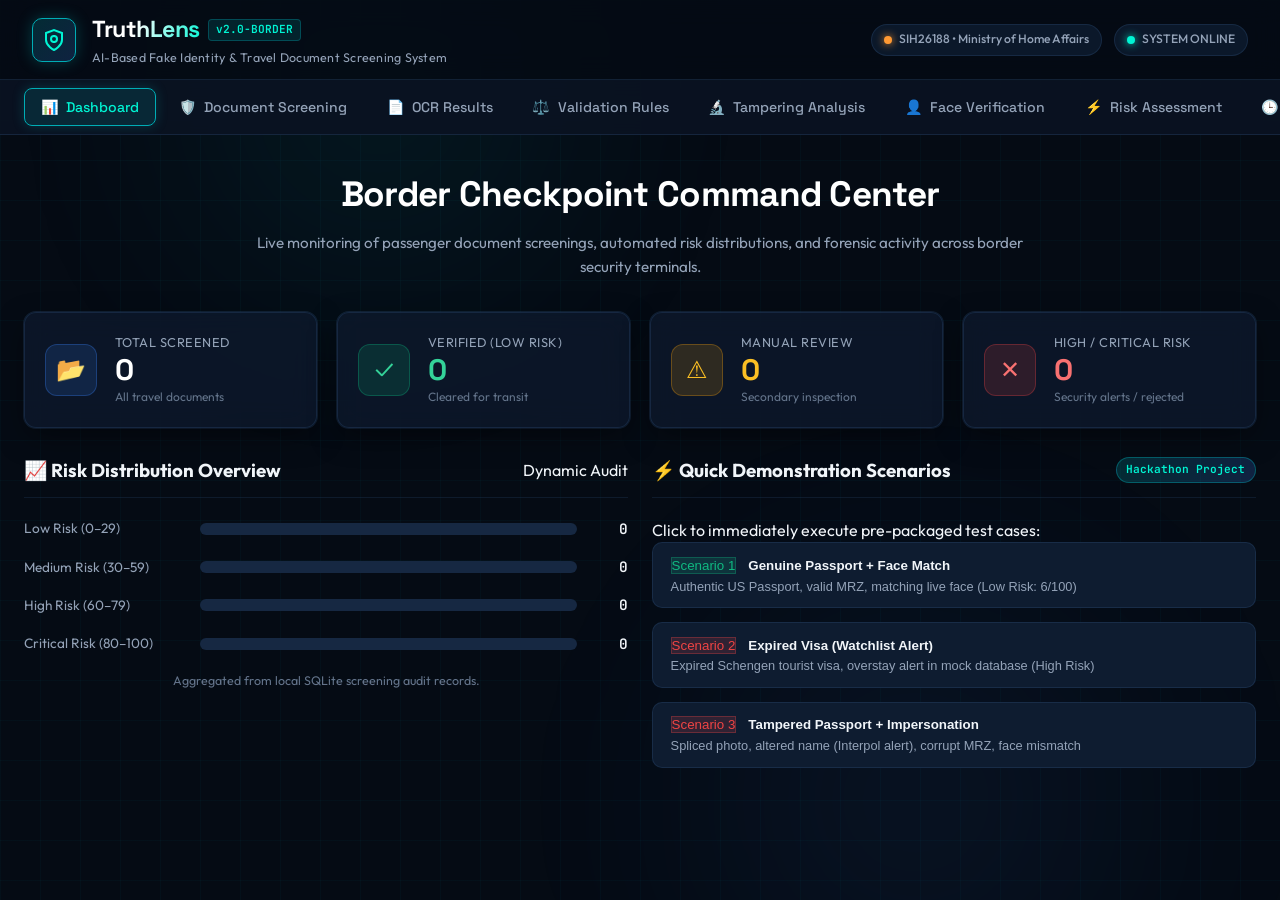
==== static/index.html @ 701fccf9 "updated by maneesha" ====
<!DOCTYPE html>
<html lang="en">

<head>
  <meta charset="UTF-8" />
  <meta name="viewport" content="width=device-width, initial-scale=1.0" />
  <title>TruthLens — AI-Based Fake Identity & Document Screening System (SIH26188)</title>
  <meta name="description"
    content="AI-Based Fake Identity & Document Screening System for Border Checkpoints (SIH26188). Autonomous screening combining OCR, ICAO 9303 MRZ, Verhoeff checksums, Error Level Analysis (ELA), and 1:1 Biometric Face Verification." />

  <!-- Modern Google Fonts -->
  <link rel="preconnect" href="https://fonts.googleapis.com">
  <link rel="preconnect" href="https://fonts.gstatic.com" crossorigin>
  <link href="https://fonts.googleapis.com/css2?family=Outfit:wght@300;400;500;600;700;800&family=Space+Grotesk:wght@400;500;600;700&family=JetBrains+Mono:wght@400;500;600&display=swap" rel="stylesheet">
  <link rel="stylesheet" href="/static/css/style.css?v=5.0" />
</head>

<body>
  <!-- Ambient Cyber Background -->
  <div class="cyber-grid"></div>
  <div class="glow-orb glow-teal"></div>
  <div class="glow-orb glow-blue"></div>

  <!-- Top Security Masthead -->
  <header class="masthead">
    <div class="header-container">
      <div class="brand-group">
        <div class="crest-icon">
          <svg viewBox="0 0 24 24" fill="none" stroke="currentColor" stroke-width="2">
            <path d="M12 22s8-4 8-10V5l-8-3-8 3v7c0 6 8 10 8 10z" />
            <circle cx="12" cy="11" r="3" stroke-width="2" />
            <path d="M12 8v-1" />
            <path d="M12 15v-1" />
          </svg>
        </div>
        <div class="brand-text">
          <div class="brand-title-row">
            <span class="brand-name">TruthLens</span>
            <span class="version-tag">v2.0-BORDER</span>
          </div>
          <p class="brand-subtitle">AI-Based Fake Identity &amp; Travel Document Screening System</p>
        </div>
      </div>

      <div class="badge-cluster">
        <div class="gov-pill">
          <span class="flag-dot"></span>
          <span>SIH26188 • Ministry of Home Affairs</span>
        </div>
        <div class="cyber-pill">
          <span class="pulse-dot"></span>
          <span id="system-status-text">SYSTEM ONLINE</span>
        </div>
      </div>
    </div>
  </header>

  <!-- Navigation Tab Bar (10 Dedicated Sections) -->
  <nav class="nav-bar">
    <div class="nav-container">
      <button type="button" class="nav-tab active" data-tab="tab-dashboard">
        <span class="nav-icon">📊</span> Dashboard
      </button>
      <button type="button" class="nav-tab" data-tab="tab-screening">
        <span class="nav-icon">🛡️</span> Document Screening
      </button>
      <button type="button" class="nav-tab" data-tab="tab-ocr">
        <span class="nav-icon">📄</span> OCR Results
      </button>
      <button type="button" class="nav-tab" data-tab="tab-validation">
        <span class="nav-icon">⚖️</span> Validation Rules
      </button>
      <button type="button" class="nav-tab" data-tab="tab-tampering">
        <span class="nav-icon">🔬</span> Tampering Analysis
      </button>
      <button type="button" class="nav-tab" data-tab="tab-face">
        <span class="nav-icon">👤</span> Face Verification
      </button>
      <button type="button" class="nav-tab" data-tab="tab-risk">
        <span class="nav-icon">⚡</span> Risk Assessment
      </button>
      <button type="button" class="nav-tab" data-tab="tab-history">
        <span class="nav-icon">🕒</span> Screening History
      </button>
      <button type="button" class="nav-tab" data-tab="tab-mockdb">
        <span class="nav-icon">🗄️</span> Mock Database
      </button>
      <button type="button" class="nav-tab" data-tab="tab-system">
        <span class="nav-icon">ℹ️</span> System Info
      </button>
    </div>
  </nav>

  <!-- Main Container -->
  <main class="main-wrapper">

    <!-- ================================================================= -->
    <!-- TAB 1: DASHBOARD OVERVIEW                                         -->
    <!-- ================================================================= -->
    <section id="tab-dashboard" class="tab-pane active">
      <div class="section-intro">
        <h1 class="page-title">Border Checkpoint Command Center</h1>
        <p class="page-desc">
          Live monitoring of passenger document screenings, automated risk distributions, and forensic activity across
          border security terminals.
        </p>
      </div>

      <!-- KPI Stat Cards -->
      <div class="kpi-grid">
        <div class="kpi-card">
          <div class="kpi-icon icon-blue">📂</div>
          <div class="kpi-details">
            <span class="kpi-label">Total Screened</span>
            <span class="kpi-value" id="kpi-total">0</span>
            <span class="kpi-meta">All travel documents</span>
          </div>
        </div>
        <div class="kpi-card">
          <div class="kpi-icon icon-green">✓</div>
          <div class="kpi-details">
            <span class="kpi-label">Verified (Low Risk)</span>
            <span class="kpi-value kpi-verified" id="kpi-verified">0</span>
            <span class="kpi-meta">Cleared for transit</span>
          </div>
        </div>
        <div class="kpi-card">
          <div class="kpi-icon icon-yellow">⚠</div>
          <div class="kpi-details">
            <span class="kpi-label">Manual Review</span>
            <span class="kpi-value kpi-review" id="kpi-review">0</span>
            <span class="kpi-meta">Secondary inspection</span>
          </div>
        </div>
        <div class="kpi-card">
          <div class="kpi-icon icon-red">✕</div>
          <div class="kpi-details">
            <span class="kpi-label">High / Critical Risk</span>
            <span class="kpi-value kpi-highrisk" id="kpi-highrisk">0</span>
            <span class="kpi-meta">Security alerts / rejected</span>
          </div>
        </div>
      </div>

      <!-- Risk Distribution & Quick Action -->
      <div class="dashboard-split">
        <div class="cyber-card">
          <div class="card-header">
            <h3>📈 Risk Distribution Overview</h3>
            <span class="badge-tech">Dynamic Audit</span>
          </div>
          <div class="card-body">
            <div class="risk-dist-bars">
              <div class="dist-row">
                <span class="dist-label">Low Risk (0–29)</span>
                <div class="dist-bar-track">
                  <div class="dist-bar-fill bar-green" id="dist-bar-low" style="width: 0%"></div>
                </div>
                <span class="dist-count" id="dist-count-low">0</span>
              </div>
              <div class="dist-row">
                <span class="dist-label">Medium Risk (30–59)</span>
                <div class="dist-bar-track">
                  <div class="dist-bar-fill bar-yellow" id="dist-bar-med" style="width: 0%"></div>
                </div>
                <span class="dist-count" id="dist-count-med">0</span>
              </div>
              <div class="dist-row">
                <span class="dist-label">High Risk (60–79)</span>
                <div class="dist-bar-track">
                  <div class="dist-bar-fill bar-orange" id="dist-bar-high" style="width: 0%"></div>
                </div>
                <span class="dist-count" id="dist-count-high">0</span>
              </div>
              <div class="dist-row">
                <span class="dist-label">Critical Risk (80–100)</span>
                <div class="dist-bar-track">
                  <div class="dist-bar-fill bar-red" id="dist-bar-critical" style="width: 0%"></div>
                </div>
                <span class="dist-count" id="dist-count-critical">0</span>
              </div>
            </div>
            <p class="chart-caption">Aggregated from local SQLite screening audit records.</p>
          </div>
        </div>

        <div class="cyber-card">
          <div class="card-header">
            <h3>⚡ Quick Demonstration Scenarios</h3>
            <span class="badge-judges">Hackathon Project</span>
          </div>
          <div class="card-body">
            <p class="card-desc">Click to immediately execute pre-packaged test cases:</p>
            <div class="demo-quick-buttons">
              <button type="button" class="quick-demo-btn btn-scenario-1" id="btn-quick-scenario-1">
                <div class="btn-top">
                  <span class="badge-green">Scenario 1</span>
                  <strong>Genuine Passport + Face Match</strong>
                </div>
                <small>Authentic US Passport, valid MRZ, matching live face (Low Risk: 6/100)</small>
              </button>

              <button type="button" class="quick-demo-btn btn-scenario-2" id="btn-quick-scenario-2">
                <div class="btn-top">
                  <span class="badge-red">Scenario 2</span>
                  <strong>Expired Visa (Watchlist Alert)</strong>
                </div>
                <small>Expired Schengen tourist visa, overstay alert in mock database (High Risk)</small>
              </button>

              <button type="button" class="quick-demo-btn btn-scenario-3" id="btn-quick-scenario-3">
                <div class="btn-top">
                  <span class="badge-red">Scenario 3</span>
                  <strong>Tampered Passport + Impersonation</strong>
                </div>
                <small>Spliced photo, altered name (Interpol alert), corrupt MRZ, face mismatch</small>
              </button>
            </div>
          </div>
        </div>
      </div>
    </section>

    <!-- ================================================================= -->
    <!-- TAB 2: DOCUMENT SCREENING & INTAKE                                -->
    <!-- ================================================================= -->
    <section id="tab-screening" class="tab-pane">
      <div class="section-intro">
        <h1 class="page-title">Document &amp; Identity Intake</h1>
        <p class="page-desc">
          Upload any travel document (Passport, Visa, National ID, Driving License, Permit) and optional passenger live
          photo or webcam snapshot to initiate screening.
        </p>
      </div>

      <!-- Interactive 7-Step Pipeline Tracker -->
      <div class="pipeline-tracker">
        <div class="pipeline-step active" data-step="1">
          <span class="step-num">1</span>
          <span class="step-title">Upload</span>
        </div>
        <div class="pipeline-arrow">→</div>
        <div class="pipeline-step" data-step="2">
          <span class="step-num">2</span>
          <span class="step-title">OCR &amp; MRZ</span>
        </div>
        <div class="pipeline-arrow">→</div>
        <div class="pipeline-step" data-step="3">
          <span class="step-num">3</span>
          <span class="step-title">Validation</span>
        </div>
        <div class="pipeline-arrow">→</div>
        <div class="pipeline-step" data-step="4">
          <span class="step-num">4</span>
          <span class="step-title">Tampering</span>
        </div>
        <div class="pipeline-arrow">→</div>
        <div class="pipeline-step" data-step="5">
          <span class="step-num">5</span>
          <span class="step-title">Face Match</span>
        </div>
        <div class="pipeline-arrow">→</div>
        <div class="pipeline-step" data-step="6">
          <span class="step-num">6</span>
          <span class="step-title">Risk Engine</span>
        </div>
        <div class="pipeline-arrow">→</div>
        <div class="pipeline-step" data-step="7">
          <span class="step-num">7</span>
          <span class="step-title">Final Verdict</span>
        </div>
      </div>

      <!-- Screening Controls & Intake Grid -->
      <div class="intake-grid">
        <!-- Document Upload Column -->
        <div class="intake-card">
          <div class="card-header">
            <h3>1. Identity / Travel Document</h3>
            <span class="badge-tech">Mandatory</span>
          </div>
          <div class="card-body">
            <div class="form-group">
              <label for="doc-type-select" class="form-label">Document Type Specification:</label>
              <select id="doc-type-select" class="form-select">
                <option value="AUTO">Auto-Detect (Passport / Visa / ID / DL)</option>
                <option value="PASSPORT">Passport (ICAO Doc 9303)</option>
                <option value="VISA">Entry / Transit Visa</option>
                <option value="AADHAAR">UIDAI Aadhaar Card</option>
                <option value="PAN">Income Tax PAN Card</option>
                <option value="DRIVING_LICENSE">Driving License</option>
                <option value="PERMIT">Travel / Residence Permit</option>
              </select>
            </div>

            <!-- Optional Identity Confirmation Inputs -->
            <div class="manual-id-grid" style="display: grid; grid-template-columns: 1fr 1fr; gap: 10px; margin-bottom: 14px;">
              <div class="form-group" style="margin-bottom: 0;">
                <label for="doc-number-input" class="form-label" style="font-size: 0.8rem; color: #94a3b8;">
                  Document / PAN No: <span style="font-weight: normal; color: #64748b;">(Optional)</span>
                </label>
                <input type="text" id="doc-number-input" class="form-select" placeholder="Auto-detect or enter" style="font-size: 0.82rem; text-transform: uppercase;" />
              </div>
              <div class="form-group" style="margin-bottom: 0;">
                <label for="person-name-input" class="form-label" style="font-size: 0.8rem; color: #94a3b8;">
                  Passenger Name: <span style="font-weight: normal; color: #64748b;">(Optional)</span>
                </label>
                <input type="text" id="person-name-input" class="form-select" placeholder="Auto-detect or enter" style="font-size: 0.82rem;" />
              </div>
            </div>

            <!-- Drag & Drop Dropzone -->
            <div class="dropzone" id="doc-dropzone">
              <input type="file" id="doc-file-input" accept="image/jpeg,image/png,image/jpg"
                class="file-input-hidden" />
              <div class="dropzone-content" id="doc-dropzone-content">
                <div class="drop-icon">📤</div>
                <h4 class="drop-title">Drop travel document image here</h4>
                <p class="drop-sub">or click to browse files (JPEG, PNG • Max 10MB)</p>
              </div>
              <div class="preview-box hidden" id="doc-preview-box">
                <img id="doc-preview-img" src="" alt="Document Preview" />
                <button type="button" class="btn-clear-img" id="btn-clear-doc" title="Remove image">✕</button>
              </div>
            </div>
          </div>
        </div>

        <!-- Live Passenger Photo / Webcam Column -->
        <div class="intake-card">
          <div class="card-header">
            <h3>2. Live Passenger Photo (Module 4)</h3>
            <span class="badge-tech">Biometric 1:1</span>
          </div>
          <div class="card-body">
            <div class="live-input-toggle">
              <button type="button" class="toggle-btn active" id="btn-mode-upload">Upload File</button>
              <button type="button" class="toggle-btn" id="btn-mode-webcam">Live Webcam</button>
            </div>

            <!-- File Upload for Live Face -->
            <div class="dropzone" id="live-dropzone">
              <input type="file" id="live-file-input" accept="image/jpeg,image/png,image/jpg"
                class="file-input-hidden" />
              <div class="dropzone-content" id="live-dropzone-content">
                <div class="drop-icon">👤</div>
                <h4 class="drop-title">Drop live passenger photo</h4>
                <p class="drop-sub">Frontal facial portrait for 1:1 biometric comparison</p>
              </div>
              <div class="preview-box hidden" id="live-preview-box">
                <img id="live-preview-img" src="" alt="Live Face Preview" />
                <button type="button" class="btn-clear-img" id="btn-clear-live" title="Remove image">✕</button>
              </div>
            </div>

            <!-- Webcam Viewfinder (Initially Hidden) -->
            <div class="webcam-box hidden" id="webcam-container">
              <video id="webcam-video" autoplay playsinline></video>
              <div class="webcam-controls">
                <button type="button" class="cyber-btn btn-secondary" id="btn-webcam-snap">📸 Capture Snapshot</button>
                <button type="button" class="cyber-btn btn-outline" id="btn-webcam-cancel">Cancel</button>
              </div>
            </div>
          </div>
        </div>
      </div>

      <!-- Action Button & Screening Progress -->
      <div class="action-bar">
        <button type="button" class="cyber-btn btn-primary" id="btn-start-screening">
          <span class="btn-icon">⚡</span>
          <span>Initiate Full AI Screening Pipeline</span>
        </button>
        <button type="button" class="cyber-btn btn-outline" id="btn-reset-form">
          <span>Reset Form</span>
        </button>
      </div>

      <!-- In-Progress Spinner Banner -->
      <div class="processing-banner hidden" id="processing-banner">
        <div class="scanner-laser"></div>
        <div class="processing-content">
          <div class="cyber-spinner"></div>
          <div class="processing-text">
            <h4 id="processing-status-title">Executing Deep Document Analysis...</h4>
            <p id="processing-status-sub">Running OCR extraction, MRZ decoding, ELA image forensics, and biometric face
              match...</p>
          </div>
        </div>
      </div>

      <!-- ============================================================= -->
      <!-- UNIFIED MASTER FORENSIC SCREENING DOSSIER (LIVE RESULT)       -->
      <!-- ============================================================= -->
      <div class="master-dossier-wrapper hidden" id="master-dossier-wrapper">
        
        <!-- Section Header Bar -->
        <div class="dossier-header-bar">
          <div class="dossier-header-title">
            <span class="pulse-indicator"></span>
            <h2>Official Screening Result &amp; Forensic Dossier</h2>
            <span class="dossier-id-badge" id="dossier-screening-id">ID: --</span>
          </div>
          <div class="dossier-header-actions">
            <span class="dossier-time" id="dossier-timestamp">--</span>
            <button type="button" class="cyber-btn btn-sm btn-print-report" id="dossier-btn-print">
              <span>🖨️ Download Certificate</span>
            </button>
          </div>
        </div>

        <!-- Master Verdict Banner -->
        <div class="dossier-verdict-banner" id="dossier-verdict-banner">
          <div class="verdict-banner-left">
            <div class="verdict-status-icon" id="dossier-verdict-icon">🛡️</div>
            <div class="verdict-status-info">
              <span class="verdict-kicker" id="dossier-verdict-kicker">AUTOMATED BORDER SCREENING DECISION</span>
              <h1 class="verdict-main-text" id="dossier-verdict-text">VERIFIED / AUTHENTIC</h1>
              <p class="verdict-reason-text" id="dossier-verdict-reason">
                Document verified authentic across optical, mathematical, and forensic checks.
              </p>
            </div>
          </div>
          <div class="verdict-banner-right">
            <div class="dossier-gauge-mini">
              <div class="gauge-value" id="dossier-risk-score">0</div>
              <div class="gauge-label">RISK SCORE / 100</div>
            </div>
            <div class="dossier-tier-badge" id="dossier-risk-tier">LOW RISK</div>
          </div>
        </div>

        <!-- 3-Column Dossier Content Grid -->
        <div class="dossier-grid">
          
          <!-- Column 1: Passenger ID Profile Card -->
          <div class="cyber-card dossier-id-card">
            <div class="card-header">
              <h3>🪪 Identity Profile</h3>
              <span class="badge-tech" id="dossier-doc-type-badge">PASSPORT</span>
            </div>
            <div class="card-body">
              <div class="id-card-layout">
                <div class="id-photo-frame">
                  <img id="dossier-face-crop-img" src="" alt="Passenger Face" class="hidden" />
                  <div class="id-photo-placeholder" id="dossier-face-placeholder">👤 No Face Crop</div>
                  <span class="id-photo-tag">Document Portrait</span>
                </div>
                <div class="id-details-list">
                  <div class="id-row">
                    <span class="id-lbl">Full Name</span>
                    <strong class="id-val highlight" id="dossier-val-name">--</strong>
                  </div>
                  <div class="id-row">
                    <span class="id-lbl">Document No</span>
                    <strong class="id-val mono" id="dossier-val-number">--</strong>
                  </div>
                  <div class="id-row">
                    <span class="id-lbl">Nationality</span>
                    <span class="id-val" id="dossier-val-country">--</span>
                  </div>
                  <div class="id-row">
                    <span class="id-lbl">Date of Birth</span>
                    <span class="id-val" id="dossier-val-dob">--</span>
                  </div>
                  <div class="id-row">
                    <span class="id-lbl">Expiry Date</span>
                    <span class="id-val" id="dossier-val-expiry">--</span>
                  </div>
                  <div class="id-row">
                    <span class="id-lbl">Validity Status</span>
                    <span class="badge-green" id="dossier-val-validity">ACTIVE / VALID</span>
                  </div>
                </div>
              </div>
            </div>
          </div>

          <!-- Column 2: Visual Forensic Evidence (Heatmap & Biometrics) -->
          <div class="cyber-card dossier-evidence-card">
            <div class="card-header">
              <h3>🔬 Visual Forensic Evidence</h3>
              <span class="badge-tech">Dual Scan</span>
            </div>
            <div class="card-body">
              <div class="evidence-duo">
                
                <!-- Forensic ELA Heatmap Box -->
                <div class="evidence-box">
                  <div class="evidence-title-row">
                    <span class="evidence-name">Tamper Heatmap (ELA)</span>
                    <span class="evidence-score" id="dossier-ela-score-badge">0.0% Tamper Index</span>
                  </div>
                  <div class="evidence-img-wrap">
                    <img id="dossier-ela-heatmap-img" src="" alt="ELA Tamper Heatmap" />
                    <div class="evidence-overlay-tag" id="dossier-ela-tag">UNIFORM COMPRESSION</div>
                  </div>
                  <p class="evidence-desc" id="dossier-ela-desc">
                    Error Level Analysis isolates resaved JPEG compression grids to expose spliced portraits and modified text.
                  </p>
                </div>

                <!-- Biometric Face Match Box -->
                <div class="evidence-box">
                  <div class="evidence-title-row">
                    <span class="evidence-name">1:1 Biometric Comparison</span>
                    <span class="evidence-score" id="dossier-face-match-badge">0% Match</span>
                  </div>
                  <div class="biometric-compare-row">
                    <div class="bio-thumb">
                      <img id="dossier-bio-doc-face" src="" alt="Doc Portrait" class="hidden" />
                      <div class="bio-thumb-placeholder" id="dossier-bio-doc-ph">Doc Face</div>
                      <span>Document</span>
                    </div>
                    <div class="bio-vs-badge" id="dossier-bio-vs">VS</div>
                    <div class="bio-thumb">
                      <img id="dossier-bio-live-face" src="" alt="Live Passenger" class="hidden" />
                      <div class="bio-thumb-placeholder" id="dossier-bio-live-ph">Live Photo</div>
                      <span>Live Photo</span>
                    </div>
                  </div>
                  <p class="evidence-desc" id="dossier-bio-desc">
                    Deep learning facial feature vector comparison (YuNet + SFace 128-d cosine distance).
                  </p>
                </div>

              </div>
            </div>
          </div>

          <!-- Column 3: 5-Point Security Clearance Checklist -->
          <div class="cyber-card dossier-checklist-card">
            <div class="card-header">
              <h3>🛡️ 5-Point Security Clearance</h3>
              <span class="badge-tech" id="dossier-checks-count">5 Checks</span>
            </div>
            <div class="card-body">
              <div class="checklist-stack" id="dossier-checklist-stack">
                <!-- Dynamically populated -->
              </div>
              <div class="officer-decision-box" id="dossier-officer-box">
                <div class="officer-box-title">👮 Border Officer Protocol:</div>
                <p class="officer-box-text" id="dossier-officer-rec">
                  Clear for transit. Document verified authentic across optical, mathematical, and forensic layers.
                </p>
              </div>
            </div>
          </div>

        </div>

        <!-- Full-Width Hugging Face AI Officer Copilot Card -->
        <div class="cyber-card dossier-hf-card" id="dossier-hf-card" style="margin-top: 20px; border-color: rgba(59, 130, 246, 0.4); background: linear-gradient(135deg, rgba(15, 23, 42, 0.95), rgba(30, 41, 59, 0.9));">
          <div class="card-header" style="display: flex; justify-content: space-between; align-items: center; border-bottom: 1px solid rgba(255, 255, 255, 0.08); padding-bottom: 12px;">
            <div style="display: flex; align-items: center; gap: 10px;">
              <span style="font-size: 1.5rem;">🤗</span>
              <div>
                <h3 style="margin: 0; font-size: 1.1rem; color: #f8fafc;">Hugging Face AI Officer Copilot</h3>
                <small style="color: #94a3b8; font-size: 0.78rem;">Autonomous Legal &amp; Forensic Intelligence Briefing (SIH26188 • Ministry of Home Affairs)</small>
              </div>
            </div>
            <div style="display: flex; gap: 8px; align-items: center;">
              <span class="badge-tech" id="dossier-hf-model-badge" style="background: rgba(59, 130, 246, 0.2); color: #60a5fa; border: 1px solid rgba(59, 130, 246, 0.4);">🤗 Mistral-7B / Qwen-2.5</span>
              <button type="button" class="cyber-btn btn-sm btn-outline" id="btn-refresh-llm" style="padding: 4px 10px; font-size: 0.75rem;">
                🔄 Regenerate
              </button>
            </div>
          </div>
          <div class="card-body" style="padding-top: 16px;">
            <div style="display: grid; grid-template-columns: 1fr 1fr; gap: 16px;">
              
              <!-- Left: Executive Summary & Evidence -->
              <div>
                <div style="margin-bottom: 14px;">
                  <h4 style="font-size: 0.85rem; text-transform: uppercase; letter-spacing: 0.05em; color: #38bdf8; margin-bottom: 6px; display: flex; align-items: center; gap: 6px;">
                    🛡️ Executive Assessment
                  </h4>
                  <p id="dossier-hf-summary" style="font-size: 0.88rem; line-height: 1.5; color: #e2e8f0; margin: 0; background: rgba(0, 0, 0, 0.25); padding: 10px 12px; border-radius: 6px; border-left: 3px solid #38bdf8;">
                    Analyzing transaction data...
                  </p>
                </div>
                <div>
                  <h4 style="font-size: 0.85rem; text-transform: uppercase; letter-spacing: 0.05em; color: #a78bfa; margin-bottom: 6px; display: flex; align-items: center; gap: 6px;">
                    🔬 Forensic &amp; Biometric Evidence
                  </h4>
                  <p id="dossier-hf-evidence" style="font-size: 0.85rem; line-height: 1.5; color: #cbd5e1; margin: 0; background: rgba(0, 0, 0, 0.25); padding: 10px 12px; border-radius: 6px; border-left: 3px solid #a78bfa;">
                    Evaluating compression artifacts and facial landmark embeddings...
                  </p>
                </div>
              </div>

              <!-- Right: Legal Grounds & Protocol -->
              <div>
                <div style="margin-bottom: 14px;">
                  <h4 style="font-size: 0.85rem; text-transform: uppercase; letter-spacing: 0.05em; color: #fbbf24; margin-bottom: 6px; display: flex; align-items: center; gap: 6px;">
                    ⚖️ Statutory Grounds (Indian Law)
                  </h4>
                  <p id="dossier-hf-legal" style="font-size: 0.85rem; line-height: 1.5; color: #cbd5e1; margin: 0; background: rgba(0, 0, 0, 0.25); padding: 10px 12px; border-radius: 6px; border-left: 3px solid #fbbf24;">
                    Mapping statutory compliance under Passports Act 1967 &amp; IPC 463/468/471...
                  </p>
                </div>
                <div>
                  <h4 style="font-size: 0.85rem; text-transform: uppercase; letter-spacing: 0.05em; color: #34d399; margin-bottom: 6px; display: flex; align-items: center; gap: 6px;">
                    🚨 Officer Operational Protocol
                  </h4>
                  <p id="dossier-hf-protocol" style="font-size: 0.85rem; line-height: 1.5; color: #cbd5e1; margin: 0; background: rgba(0, 0, 0, 0.25); padding: 10px 12px; border-radius: 6px; border-left: 3px solid #34d399;">
                    Awaiting protocol instructions...
                  </p>
                </div>
              </div>

            </div>
          </div>
        </div>

        <!-- Quick Navigation Footer to Deep Technical Tabs -->
        <div class="dossier-deep-links">
          <span class="deep-links-label">🔍 Deep Technical Audits:</span>
          <button type="button" class="btn-dossier-link" data-goto="tab-ocr">📄 Raw OCR &amp; MRZ</button>
          <button type="button" class="btn-dossier-link" data-goto="tab-validation">⚖️ Mathematical Rules</button>
          <button type="button" class="btn-dossier-link" data-goto="tab-tampering">🔬 ELA Matrix Analysis</button>
          <button type="button" class="btn-dossier-link" data-goto="tab-face">👤 Biometric Embedding</button>
          <button type="button" class="btn-dossier-link" data-goto="tab-risk">⚡ Full Risk Breakdown</button>
          <button type="button" class="btn-dossier-link" data-goto="tab-history">🕒 Screening Log</button>
        </div>

      </div>
    </section>

    <!-- ================================================================= -->
    <!-- TAB 3: OCR EXTRACTION RESULTS                                     -->
    <!-- ================================================================= -->
    <section id="tab-ocr" class="tab-pane">
      <div class="section-intro">
        <h1 class="page-title">Module 1: OCR Extraction &amp; MRZ Decoding</h1>
        <p class="page-desc">
          Optical Character Recognition extracted attributes, confidence metrics, and ICAO Doc 9303 Machine Readable
          Zone lines.
        </p>
      </div>

      <div class="cyber-card">
        <div class="card-header">
          <div class="card-title-group">
            <h3>Extracted Document Attributes</h3>
            <span class="badge-tech" id="ocr-doc-type-badge">Document: UNKNOWN</span>
          </div>
          <span class="badge-green" id="ocr-conf-badge">Mean OCR Confidence: --</span>
        </div>
        <div class="card-body">
          <div class="fields-table-wrapper">
            <table class="cyber-table" id="ocr-fields-table">
              <thead>
                <tr>
                  <th style="width: 28%">Field Attribute</th>
                  <th style="width: 52%">Extracted Value</th>
                  <th style="width: 20%">Status</th>
                </tr>
              </thead>
              <tbody id="ocr-fields-tbody">
                <tr>
                  <td colspan="3" class="table-empty">No document screened yet. Start screening from the intake tab.
                  </td>
                </tr>
              </tbody>
            </table>
          </div>

          <!-- ICAO 9303 MRZ Box -->
          <div class="mrz-card-box hidden" id="mrz-card-box">
            <h4>ICAO Doc 9303 Machine Readable Zone (MRZ)</h4>
            <div class="mrz-lines-display" id="mrz-lines-text">P&lt;USA...</div>
            <div class="mrz-checksum-summary" id="mrz-checksum-summary"></div>
          </div>

          <!-- Raw OCR Drawer -->
          <details class="raw-ocr-drawer">
            <summary>View Complete Raw OCR Text</summary>
            <pre class="raw-ocr-pre" id="raw-ocr-pre">Awaiting document...</pre>
          </details>
        </div>
      </div>
    </section>

    <!-- ================================================================= -->
    <!-- TAB 4: DOCUMENT VALIDATION RULES                                  -->
    <!-- ================================================================= -->
    <section id="tab-validation" class="tab-pane">
      <div class="section-intro">
        <h1 class="page-title">Module 2: Document Standards &amp; Database Validation</h1>
        <p class="page-desc">
          Mathematical checksum checks, date validity, border transit regulations, and Mock Watchlist query results.
        </p>
      </div>

      <div class="cyber-card">
        <div class="card-header">
          <h3>Validation Rule Audit Checklist</h3>
          <span class="badge-tech" id="val-summary-badge">Status: Pending</span>
        </div>
        <div class="card-body">
          <div class="checklist-grid" id="validation-checklist-container">
            <div class="checklist-empty">Awaiting document screening to execute validation rules.</div>
          </div>

          <!-- Mock DB Alert Callout -->
          <div class="mock-db-callout hidden" id="mock-db-callout">
            <div class="callout-icon">🚨</div>
            <div class="callout-content">
              <h4>Mock Verification Database Alert</h4>
              <p id="mock-db-callout-text"></p>
              <small class="disclaimer-text">DEMO DATA – NOT CONNECTED TO GOVERNMENT DATABASES</small>
            </div>
          </div>
        </div>
      </div>
    </section>

    <!-- ================================================================= -->
    <!-- TAB 5: TAMPERING DETECTION & FORENSICS (CORE INNOVATION)          -->
    <!-- ================================================================= -->
    <section id="tab-tampering" class="tab-pane">
      <div class="section-intro">
        <h1 class="page-title">Module 3: Tampering Detection &amp; Image Forensics</h1>
        <p class="page-desc">
          Error Level Analysis (ELA) recompression heatmaps, facial photo replacement detection, stamp forgery analysis,
          and EXIF metadata audit.
        </p>
      </div>

      <div class="tamper-layout">
        <!-- Left: Heatmap Viewer -->
        <div class="cyber-card">
          <div class="card-header">
            <h3>Forensic Error Level Analysis (ELA) Heatmap</h3>
            <div class="view-toggle-group">
              <button type="button" class="toggle-btn active" id="btn-view-overlay">Heatmap Overlay</button>
              <button type="button" class="toggle-btn" id="btn-view-pure-ela">Raw Heatmap</button>
            </div>
          </div>
          <div class="card-body heatmap-container">
            <div class="heatmap-wrapper">
              <img id="ela-heatmap-img" src="" alt="Forensic Heatmap" class="heatmap-img" />
              <div class="heatmap-legend">
                <span class="legend-chip chip-blue">Uniform (Authentic)</span>
                <span class="legend-chip chip-yellow">Moderate Delta</span>
                <span class="legend-chip chip-red">High Anomaly (Tampered)</span>
              </div>
            </div>
          </div>
        </div>

        <!-- Right: Tampering Diagnostics & EXIF -->
        <div class="cyber-card">
          <div class="card-header">
            <h3>Tamper Diagnostics &amp; Findings</h3>
            <span class="badge-red" id="tamper-score-badge">Tamper Score: --</span>
          </div>
          <div class="card-body">
            <!-- Tamper Meters -->
            <div class="tamper-metric-box">
              <div class="metric-row">
                <span>Tamper Probability:</span>
                <strong id="metric-tamper-pct">0.0%</strong>
              </div>
              <div class="metric-row">
                <span>Photo Splicing Detected:</span>
                <strong id="metric-photo-splice">No</strong>
              </div>
              <div class="metric-row">
                <span>Border Stamp Forgery:</span>
                <strong id="metric-stamp-forgery">Clean</strong>
              </div>
            </div>

            <!-- Detection Reasons List -->
            <h4 class="subhead">Explainable Forensic Reasons:</h4>
            <ul class="tamper-reasons-list" id="tamper-reasons-list">
              <li>Awaiting screening execution.</li>
            </ul>

            <!-- EXIF Metadata Audit Box -->
            <h4 class="subhead">EXIF &amp; Metadata Forensics:</h4>
            <div class="exif-audit-box" id="exif-audit-box">
              <div class="exif-row"><span>Editing Software:</span> <strong id="exif-software">Clean / None
                  Detected</strong></div>
              <div class="exif-row"><span>Timestamp Discrepancy:</span> <strong id="exif-timestamp">None</strong></div>
              <div class="exif-row"><span>Hardware Verified:</span> <strong id="exif-hardware">Yes / Optical
                  Scanner</strong></div>
            </div>
          </div>
        </div>
      </div>
    </section>

    <!-- ================================================================= -->
    <!-- TAB 6: BIOMETRIC FACE VERIFICATION                                -->
    <!-- ================================================================= -->
    <section id="tab-face" class="tab-pane">
      <div class="section-intro">
        <h1 class="page-title">Module 4: Biometric Face Verification</h1>
        <p class="page-desc">
          1:1 Biometric matching comparing facial portrait extracted from travel document against presented live
          passenger photograph.
        </p>
      </div>

      <div class="cyber-card">
        <div class="card-header">
          <h3>Biometric Facial Audit (Document vs Live Person)</h3>
          <span class="badge-tech" id="face-match-badge">Status: Pending</span>
        </div>
        <div class="card-body">
          <div class="face-compare-grid">
            <!-- Document Face Box -->
            <div class="face-crop-card">
              <h4>Document Photo Crop</h4>
              <div class="face-img-frame" id="doc-face-frame">
                <img id="doc-face-crop-img" src="" alt="Document Face" class="face-crop-img" />
                <span class="face-placeholder-text" id="doc-face-placeholder">Awaiting Document</span>
              </div>
              <span class="face-sublabel">Extracted via Anthropometric Haar Detection</span>
            </div>

            <!-- Center Match Gauge -->
            <div class="face-match-gauge">
              <div class="match-circle" id="match-circle">
                <span class="match-val" id="match-val-text">--%</span>
                <span class="match-lbl">SIMILARITY</span>
              </div>
              <div class="match-verdict-tag" id="match-verdict-tag">Awaiting Comparison</div>
              <p class="match-confidence-sub" id="match-conf-text">Confidence: --%</p>
            </div>

            <!-- Live Passenger Face Box -->
            <div class="face-crop-card">
              <h4>Live Passenger Photo</h4>
              <div class="face-img-frame" id="live-face-frame">
                <img id="live-face-crop-img" src="" alt="Live Face" class="face-crop-img" />
                <span class="face-placeholder-text" id="live-face-placeholder">Awaiting Live Photo</span>
              </div>
              <span class="face-sublabel">Presented Individual / Webcam Capture</span>
            </div>
          </div>

          <div class="face-explain-box" id="face-explain-box">
            Provide a live passenger photo to execute 1:1 facial biometric matching.
          </div>
        </div>
      </div>
    </section>

    <!-- ================================================================= -->
    <!-- TAB 7: RISK ASSESSMENT & FINAL VERDICT                            -->
    <!-- ================================================================= -->
    <section id="tab-risk" class="tab-pane">
      <div class="section-intro">
        <h1 class="page-title">Dynamic Risk Assessment &amp; Final Verdict</h1>
        <p class="page-desc">
          Composite transparent 0–100 risk score combining validation failures, tampering probability, watchlist hits,
          and biometric mismatch.
        </p>
      </div>

      <!-- Verdict Banner -->
      <div class="verdict-banner banner-pending" id="master-verdict-banner">
        <div class="verdict-icon" id="master-verdict-icon">🛡️</div>
        <div class="verdict-details">
          <span class="verdict-kicker">AUTOMATED SCREENING DECISION</span>
          <h2 class="verdict-headline" id="master-verdict-headline">Awaiting Screening Execution</h2>
          <p class="verdict-summary" id="master-verdict-summary">Initiate document screening from the intake tab to
            generate an assessment.</p>
        </div>
        <button type="button" class="cyber-btn btn-print-report" id="btn-print-certificate">
          <span>🖨️ Download Screening Certificate</span>
        </button>
      </div>

      <!-- Risk Score Radial Meter & Factors Table -->
      <div class="risk-layout">
        <div class="cyber-card">
          <div class="card-header">
            <h3>Composite Risk Score</h3>
            <span class="badge-tech">0 – 100 Scale</span>
          </div>
          <div class="card-body text-center">
            <div class="risk-gauge-circle" id="risk-gauge-circle">
              <span class="risk-number" id="risk-number-display">0</span>
              <span class="risk-denom">/ 100</span>
            </div>
            <div class="risk-tier-badge badge-green" id="risk-tier-badge">LOW RISK</div>
            <p class="risk-threshold-guide">
              0–29: LOW • 30–59: MEDIUM • 60–79: HIGH • 80–100: CRITICAL
            </p>
          </div>
        </div>

        <div class="cyber-card">
          <div class="card-header">
            <h3>Contributing Risk Factors Breakdown</h3>
            <span class="badge-tech" id="factors-count-badge">0 Factors</span>
          </div>
          <div class="card-body">
            <table class="cyber-table">
              <thead>
                <tr>
                  <th>Severity</th>
                  <th>Factor Name</th>
                  <th>Description</th>
                  <th>Points</th>
                </tr>
              </thead>
              <tbody id="risk-factors-tbody">
                <tr>
                  <td colspan="4" class="table-empty">No active risk factors recorded.</td>
                </tr>
              </tbody>
            </table>
          </div>
        </div>
      </div>
    </section>

    <!-- ================================================================= -->
    <!-- TAB 8: SCREENING HISTORY (SQLITE AUDIT TRAIL)                     -->
    <!-- ================================================================= -->
    <section id="tab-history" class="tab-pane">
      <div class="section-intro">
        <h1 class="page-title">Border Security Screening History</h1>
        <p class="page-desc">
          Persistent local SQLite audit log of all screened passengers and documents. Click any record to inspect full
          forensic report.
        </p>
      </div>

      <div class="cyber-card">
        <div class="card-header">
          <h3>Screening Audit Log</h3>
          <button type="button" class="cyber-btn btn-secondary btn-sm" id="btn-refresh-history">↻ Refresh
            History</button>
        </div>
        <div class="card-body">
          <div class="table-responsive">
            <table class="cyber-table" id="history-table">
              <thead>
                <tr>
                  <th>Screening ID</th>
                  <th>Date &amp; Time</th>
                  <th>Document Type</th>
                  <th>Subject Name</th>
                  <th>Document No</th>
                  <th>Risk Score</th>
                  <th>Verdict</th>
                  <th>Action</th>
                </tr>
              </thead>
              <tbody id="history-tbody">
                <tr>
                  <td colspan="8" class="table-empty">Loading history records...</td>
                </tr>
              </tbody>
            </table>
          </div>
        </div>
      </div>
    </section>

    <!-- ================================================================= -->
    <!-- TAB 9: MOCK VERIFICATION DATABASE                                 -->
    <!-- ================================================================= -->
    <section id="tab-mockdb" class="tab-pane">
      <div class="section-intro">
        <h1 class="page-title">Mock Border Verification Database</h1>
        <p class="page-desc">
          Simulated border control registry containing mock watchlists, Interpol notices, stolen passport stock, and
          expired visas.
        </p>
      </div>

      <div class="mock-disclaimer-banner">
        <strong>⚠️ DEMO DATA – NOT CONNECTED TO GOVERNMENT DATABASES</strong>
        <p>This database is purely local to this demonstration prototype for illustrating automated cross-border
          watchlist hits.</p>
      </div>

      <div class="cyber-card">
        <div class="card-header">
          <h3>Simulated Watchlist &amp; Revocation Registry</h3>
          <span class="badge-tech">SQLite Local Table</span>
        </div>
        <div class="card-body">
          <table class="cyber-table" id="mockdb-table">
            <thead>
              <tr>
                <th>Document No</th>
                <th>Type</th>
                <th>Subject Name</th>
                <th>Status</th>
                <th>Flagged Reason</th>
                <th>Country</th>
                <th>Security Notes</th>
              </tr>
            </thead>
            <tbody id="mockdb-tbody">
              <tr>
                <td colspan="7" class="table-empty">Loading simulated watchlist records...</td>
              </tr>
            </tbody>
          </table>
        </div>
      </div>
    </section>

    <!-- ================================================================= -->
    <!-- TAB 10: SYSTEM INFORMATION & ARCHITECTURE                         -->
    <!-- ================================================================= -->
    <section id="tab-system" class="tab-pane">
      <div class="section-intro">
        <h1 class="page-title">System Information &amp; Technical Architecture</h1>
        <p class="page-desc">
          Algorithmic specifications, hardware diagnostics, and engine status for SIH26188 evaluation.
        </p>
      </div>

      <div class="system-grid">
        <div class="cyber-card">
          <div class="card-header">
            <h3>🛡️ System Diagnostics</h3>
            <span class="badge-green">ONLINE</span>
          </div>
          <div class="card-body">
            <ul class="system-info-list" id="system-info-list">
              <li><strong>Problem Statement:</strong> SIH26188 (Ministry of Home Affairs)</li>
              <li><strong>Category:</strong> Blockchain &amp; Cybersecurity</li>
              <li><strong>Framework:</strong> FastAPI Python Core Server (Windows Native)</li>
              <li><strong>OCR Engine:</strong> Tesseract OCR with Bilateral Noise Reduction</li>
              <li><strong>Computer Vision:</strong> OpenCV 5.0 (Error Level Analysis, Haar Cascade)</li>
              <li><strong>Local Database:</strong> SQLite3 Persistent Storage</li>
            </ul>
          </div>
        </div>

        <div class="cyber-card">
          <div class="card-header">
            <h3>⚙️ 5-Layer Forensic Pipeline</h3>
            <span class="badge-tech">Deterministic</span>
          </div>
          <div class="card-body">
            <ol class="pipeline-spec-list">
              <li><strong>Layer 1: OCR &amp; MRZ</strong> — ICAO Doc 9303 7-3-1 weighting checksum verification.</li>
              <li><strong>Layer 2: Rule Engine</strong> — Expiry dates, border 6-month validity rule, and Verhoeff D5
                mathematical checksums.</li>
              <li><strong>Layer 3: Forensics (ELA)</strong> — Resaves at 90% JPEG quality to isolate spliced facial ROIs
                and pasted text.</li>
              <li><strong>Layer 4: Metadata Forensics</strong> — EXIF analysis for Adobe Photoshop, Canva, or GIMP
                signatures.</li>
              <li><strong>Layer 5: Biometric Verification</strong> — 1:1 HSV &amp; structural template facial
                correlation.</li>
            </ol>
          </div>
        </div>
      </div>
    </section>

  </main>

  <!-- Printable Border Screening Certificate (Modal / Print Template) -->
  <div class="certificate-modal hidden" id="certificate-modal">
    <div class="certificate-container" id="printable-certificate">
      <div class="cert-header">
        <div class="cert-crest">🛡️</div>
        <div class="cert-header-text">
          <h2>MINISTRY OF HOME AFFAIRS — BORDER SECURITY SCREENING</h2>
          <p>TruthLens Automated Identity &amp; Travel Document Forensic Certificate</p>
        </div>
        <div class="cert-ref">
          <span>Ref ID:</span>
          <strong id="cert-screening-id">TL-20260903-XXXX</strong>
        </div>
      </div>

      <div class="cert-divider"></div>

      <div class="cert-body">
        <div class="cert-row">
          <div class="cert-col"><strong>Document Type:</strong> <span id="cert-doc-type">PASSPORT</span></div>
          <div class="cert-col"><strong>Subject Name:</strong> <span id="cert-subject-name">JOHNATHAN DOE</span></div>
          <div class="cert-col"><strong>Document Number:</strong> <span id="cert-doc-number">A89412051</span></div>
        </div>
        <div class="cert-row">
          <div class="cert-col"><strong>Screening Timestamp:</strong> <span id="cert-timestamp">--</span></div>
          <div class="cert-col"><strong>Risk Score:</strong> <span id="cert-risk-score">6 / 100</span></div>
          <div class="cert-col"><strong>Final Verdict:</strong> <span id="cert-verdict">VERIFIED / LOW RISK</span></div>
        </div>

        <div class="cert-section-title">Forensic Audit Summary</div>
        <p id="cert-summary-text">Document verified authentic across optical, mathematical, and forensic checks.</p>

        <div class="cert-section-title">Officer Enforcement Recommendation</div>
        <p id="cert-rec-text">Clear for transit. Document verified authentic.</p>

        <div class="cert-footer">
          <small>Generated by TruthLens (SIH26188) • Recommendation requires officer oversight before
            enforcement.</small>
          <div class="cert-stamp">VERIFIED BY TRUTHLENS AI</div>
        </div>
      </div>

      <div class="cert-modal-actions">
        <button type="button" class="cyber-btn btn-primary" onclick="window.print()">Print / Save as PDF</button>
        <button type="button" class="cyber-btn btn-outline" id="btn-close-cert">Close</button>
      </div>
    </div>
  </div>

  <!-- Client Application Script -->
  <script src="/static/js/app.js?v=5.0"></script>
</body>

</html>
---- static/css/style.css ----
/* ==========================================================================
   TruthLens Design System & Styling
   SIH26188 | Ministry of Home Affairs | Blockchain & Cybersecurity
   Deep Navy & Vibrant Teal Trust-Themed Palette
   ========================================================================== */

:root {
  /* Color Palette: Cyber Navy & Trust Teal */
  --bg-darkest: #050B14;
  --bg-dark: #0A1322;
  --bg-card: rgba(14, 26, 46, 0.75);
  --bg-card-hover: rgba(20, 36, 64, 0.85);
  --bg-surface: #0E1C30;
  --bg-surface-light: #162842;
  
  --border-subtle: rgba(45, 75, 115, 0.35);
  --border-active: rgba(0, 173, 181, 0.55);
  --border-glow: rgba(0, 245, 212, 0.3);

  --teal-primary: #00ADB5;
  --teal-neon: #00F5D4;
  --teal-dark: #007A80;
  --teal-glow: rgba(0, 173, 181, 0.25);

  --blue-accent: #3B82F6;
  --blue-dark: #1D4ED8;

  /* Status Colors */
  --verdict-genuine: #10B981;
  --verdict-genuine-glow: rgba(16, 185, 129, 0.25);
  --verdict-suspicious: #F59E0B;
  --verdict-suspicious-glow: rgba(245, 158, 11, 0.25);
  --verdict-fake: #EF4444;
  --verdict-fake-glow: rgba(239, 68, 68, 0.28);

  /* Typography Colors */
  --text-main: #F1F5F9;
  --text-muted: #94A3B8;
  --text-dim: #64748B;
  --text-highlight: #FFFFFF;

  /* Typography */
  --font-display: 'Outfit', -apple-system, sans-serif;
  --font-mono: 'JetBrains Mono', monospace;
  --font-tech: 'Space Grotesk', sans-serif;

  /* Shadows & Glassmorphism */
  --shadow-card: 0 10px 30px -5px rgba(0, 0, 0, 0.5), 0 0 0 1px var(--border-subtle);
  --shadow-glow-teal: 0 0 25px -3px rgba(0, 173, 181, 0.35);
  --glass-blur: blur(14px);
}

/* ==========================================================================
   Base & Reset
   ========================================================================== */
*, *::before, *::after {
  box-sizing: border-box;
  margin: 0;
  padding: 0;
}

html {
  font-size: 16px;
  scroll-behavior: smooth;
}

body {
  background-color: var(--bg-darkest);
  color: var(--text-main);
  font-family: var(--font-display);
  line-height: 1.55;
  min-height: 100vh;
  overflow-x: hidden;
  position: relative;
  -webkit-font-smoothing: antialiased;
}

/* Cyber Grid Background */
.cyber-grid {
  position: fixed;
  top: 0;
  left: 0;
  width: 100vw;
  height: 100vh;
  background-image: 
    linear-gradient(to right, rgba(0, 173, 181, 0.04) 1px, transparent 1px),
    linear-gradient(to bottom, rgba(0, 173, 181, 0.04) 1px, transparent 1px);
  background-size: 40px 40px;
  pointer-events: none;
  z-index: 0;
}

/* Ambient Glow Orbs */
.glow-orb {
  position: fixed;
  border-radius: 50%;
  filter: blur(120px);
  pointer-events: none;
  z-index: 0;
  opacity: 0.45;
}

.glow-teal {
  width: 500px;
  height: 500px;
  top: -150px;
  left: 10%;
  background: radial-gradient(circle, rgba(0, 173, 181, 0.35) 0%, transparent 70%);
}

.glow-blue {
  width: 600px;
  height: 600px;
  bottom: -200px;
  right: 5%;
  background: radial-gradient(circle, rgba(59, 130, 246, 0.25) 0%, transparent 70%);
}

/* ==========================================================================
   Masthead & Header
   ========================================================================== */
.masthead {
  position: sticky;
  top: 0;
  z-index: 100;
  background: rgba(5, 11, 20, 0.85);
  backdrop-filter: var(--glass-blur);
  border-bottom: 1px solid var(--border-subtle);
  padding: 0.75rem 2rem;
}

.header-container {
  max-width: 1380px;
  margin: 0 auto;
  display: flex;
  align-items: center;
  justify-content: space-between;
  gap: 1.5rem;
}

.brand-group {
  display: flex;
  align-items: center;
  gap: 1rem;
}

.crest-icon {
  width: 44px;
  height: 44px;
  border-radius: 10px;
  background: linear-gradient(135deg, rgba(0, 173, 181, 0.2), rgba(59, 130, 246, 0.2));
  border: 1px solid var(--teal-primary);
  display: flex;
  align-items: center;
  justify-content: center;
  color: var(--teal-neon);
  box-shadow: 0 0 15px rgba(0, 173, 181, 0.3);
}

.crest-icon svg {
  width: 24px;
  height: 24px;
}

.brand-title-row {
  display: flex;
  align-items: center;
  gap: 0.5rem;
}

.brand-name {
  font-family: var(--font-tech);
  font-size: 1.45rem;
  font-weight: 700;
  letter-spacing: -0.02em;
  background: linear-gradient(110deg, #FFFFFF 40%, var(--teal-neon) 100%);
  -webkit-background-clip: text;
  -webkit-text-fill-color: transparent;
}

.version-tag {
  font-size: 0.7rem;
  font-family: var(--font-mono);
  background: rgba(0, 173, 181, 0.15);
  color: var(--teal-neon);
  border: 1px solid rgba(0, 173, 181, 0.3);
  padding: 0.1rem 0.45rem;
  border-radius: 4px;
  font-weight: 600;
}

.brand-subtitle {
  font-size: 0.78rem;
  color: var(--text-muted);
  letter-spacing: 0.02em;
}

.badge-cluster {
  display: flex;
  align-items: center;
  gap: 0.75rem;
}

.gov-pill, .cyber-pill {
  display: flex;
  align-items: center;
  gap: 0.45rem;
  font-size: 0.76rem;
  font-weight: 500;
  padding: 0.35rem 0.75rem;
  border-radius: 999px;
  background: rgba(14, 28, 48, 0.85);
  border: 1px solid var(--border-subtle);
  color: var(--text-muted);
}

.flag-dot {
  width: 8px;
  height: 8px;
  border-radius: 50%;
  background: #FF9933;
  box-shadow: 0 0 8px #FF9933;
}

.pulse-dot {
  width: 8px;
  height: 8px;
  border-radius: 50%;
  background: var(--teal-neon);
  box-shadow: 0 0 8px var(--teal-neon);
  animation: pulse-glow 2s infinite;
}

@keyframes pulse-glow {
  0%, 100% { opacity: 1; transform: scale(1); }
  50% { opacity: 0.4; transform: scale(0.85); }
}

/* ==========================================================================
   Main Wrapper & Screen Switching
   ========================================================================== */
.main-wrapper {
  max-width: 1380px;
  margin: 0 auto;
  padding: 2rem 1.5rem 4rem;
  position: relative;
  z-index: 1;
}

.view-screen {
  display: none;
  animation: fadeIn 0.35s ease-out forwards;
}

.view-screen.active {
  display: block;
}

@keyframes fadeIn {
  from { opacity: 0; transform: translateY(8px); }
  to { opacity: 1; transform: translateY(0); }
}

/* ==========================================================================
   Screen 1: Upload & Intake
   ========================================================================== */
.section-intro {
  text-align: center;
  max-width: 780px;
  margin: 0 auto 2rem;
}

.page-title {
  font-family: var(--font-tech);
  font-size: 2.2rem;
  font-weight: 700;
  color: var(--text-highlight);
  letter-spacing: -0.02em;
  margin-bottom: 0.6rem;
}

.page-desc {
  font-size: 0.95rem;
  color: var(--text-muted);
  line-height: 1.6;
}

.page-desc strong {
  color: var(--teal-neon);
}

/* Demo Samples Bar */
.demo-samples-card {
  background: var(--bg-card);
  backdrop-filter: var(--glass-blur);
  border: 1px solid var(--border-subtle);
  border-radius: 14px;
  padding: 1.25rem 1.5rem;
  margin-bottom: 2rem;
  box-shadow: var(--shadow-card);
}

.demo-header {
  display: flex;
  align-items: center;
  justify-content: space-between;
  margin-bottom: 1rem;
  border-bottom: 1px solid rgba(45, 75, 115, 0.25);
  padding-bottom: 0.75rem;
}

.demo-title-group {
  display: flex;
  align-items: center;
  gap: 0.5rem;
}

.demo-icon {
  font-size: 1.2rem;
}

.demo-title-group h3 {
  font-size: 1rem;
  font-weight: 600;
  color: var(--text-highlight);
}

.demo-sub {
  font-size: 0.8rem;
  color: var(--text-dim);
  margin-left: 0.5rem;
}

.badge-judges {
  font-size: 0.7rem;
  font-family: var(--font-mono);
  background: linear-gradient(90deg, rgba(0, 173, 181, 0.2), rgba(59, 130, 246, 0.2));
  color: var(--teal-neon);
  border: 1px solid rgba(0, 173, 181, 0.4);
  padding: 0.2rem 0.6rem;
  border-radius: 999px;
  font-weight: 600;
}

.sample-btn-grid {
  display: grid;
  grid-template-columns: repeat(auto-fit, minmax(280px, 1fr));
  gap: 1rem;
}

.sample-btn {
  background: rgba(10, 20, 36, 0.7);
  border: 1px solid var(--border-subtle);
  border-radius: 10px;
  padding: 0.85rem 1rem;
  display: flex;
  align-items: center;
  gap: 0.75rem;
  cursor: pointer;
  text-align: left;
  transition: all 0.2s ease;
  position: relative;
  overflow: hidden;
}

.sample-btn:hover {
  background: var(--bg-card-hover);
  border-color: var(--teal-primary);
  transform: translateY(-2px);
  box-shadow: 0 4px 15px rgba(0, 173, 181, 0.2);
}

.sample-btn.selected {
  border-color: var(--teal-neon);
  background: rgba(0, 173, 181, 0.12);
  box-shadow: 0 0 15px rgba(0, 245, 212, 0.25);
}

.sample-status-dot {
  width: 10px;
  height: 10px;
  border-radius: 50%;
  flex-shrink: 0;
}

.dot-green { background: var(--verdict-genuine); box-shadow: 0 0 8px var(--verdict-genuine); }
.dot-red { background: var(--verdict-fake); box-shadow: 0 0 8px var(--verdict-fake); }

.sample-info {
  flex: 1;
  min-width: 0;
}

.sample-name {
  display: block;
  font-size: 0.88rem;
  color: var(--text-highlight);
  white-space: nowrap;
  overflow: hidden;
  text-overflow: ellipsis;
}

.sample-meta {
  display: block;
  font-size: 0.74rem;
  color: var(--text-dim);
  white-space: nowrap;
  overflow: hidden;
  text-overflow: ellipsis;
}

.sample-expected {
  font-size: 0.68rem;
  font-family: var(--font-mono);
  padding: 0.2rem 0.5rem;
  border-radius: 4px;
  font-weight: 600;
  flex-shrink: 0;
}

.badge-green { background: rgba(16, 185, 129, 0.15); color: var(--verdict-genuine); border: 1px solid rgba(16, 185, 129, 0.3); }
.badge-red { background: rgba(239, 68, 68, 0.15); color: var(--verdict-fake); border: 1px solid rgba(239, 68, 68, 0.3); }

/* Dropzone */
.upload-container {
  max-width: 860px;
  margin: 0 auto 2.5rem;
}

.dropzone {
  background: var(--bg-card);
  backdrop-filter: var(--glass-blur);
  border: 2px dashed rgba(0, 173, 181, 0.4);
  border-radius: 16px;
  padding: 2.5rem 2rem;
  text-align: center;
  position: relative;
  cursor: pointer;
  transition: all 0.25s ease;
  box-shadow: var(--shadow-card);
  min-height: 260px;
  display: flex;
  flex-direction: column;
  justify-content: center;
  align-items: center;
}

.dropzone:hover, .dropzone.dragover {
  border-color: var(--teal-neon);
  background: rgba(16, 32, 58, 0.85);
  box-shadow: var(--shadow-glow-teal);
  transform: translateY(-2px);
}

.dropzone input[type="file"] {
  position: absolute;
  top: 0;
  left: 0;
  width: 100%;
  height: 100%;
  opacity: 0;
  cursor: pointer;
  z-index: 10;
}

.upload-orb {
  width: 68px;
  height: 68px;
  border-radius: 50%;
  background: linear-gradient(135deg, rgba(0, 173, 181, 0.15), rgba(59, 130, 246, 0.15));
  border: 1px solid rgba(0, 173, 181, 0.4);
  color: var(--teal-neon);
  display: flex;
  align-items: center;
  justify-content: center;
  margin: 0 auto 1.25rem;
  box-shadow: 0 0 20px rgba(0, 173, 181, 0.2);
  transition: transform 0.2s ease;
}

.dropzone:hover .upload-orb {
  transform: scale(1.08);
}

.upload-orb svg {
  width: 32px;
  height: 32px;
}

.dropzone-title {
  font-size: 1.25rem;
  font-weight: 600;
  color: var(--text-highlight);
  margin-bottom: 0.35rem;
}

.dropzone-text {
  font-size: 0.9rem;
  color: var(--text-muted);
  margin-bottom: 1rem;
}

.browse-link {
  color: var(--teal-neon);
  text-decoration: underline;
  font-weight: 500;
}

.supported-formats {
  font-size: 0.75rem;
  color: var(--text-dim);
  font-family: var(--font-mono);
}

/* Preview Inside Dropzone */
.preview-content {
  width: 100%;
  max-width: 520px;
  margin: 0 auto;
}

.preview-img-wrapper {
  position: relative;
  border-radius: 10px;
  overflow: hidden;
  border: 1px solid var(--teal-primary);
  box-shadow: 0 6px 20px rgba(0, 0, 0, 0.6);
  max-height: 240px;
  background: #000;
}

.preview-img-wrapper img {
  width: 100%;
  height: auto;
  max-height: 240px;
  object-fit: contain;
  display: block;
}

.btn-clear-img {
  position: absolute;
  top: 8px;
  right: 8px;
  width: 28px;
  height: 28px;
  border-radius: 50%;
  background: rgba(239, 68, 68, 0.85);
  color: #fff;
  border: none;
  cursor: pointer;
  display: flex;
  align-items: center;
  justify-content: center;
  font-size: 0.85rem;
  z-index: 20;
  transition: background 0.2s;
}

.btn-clear-img:hover {
  background: #DC2626;
}

.preview-meta {
  margin-top: 0.85rem;
  display: flex;
  justify-content: space-between;
  font-size: 0.82rem;
  background: rgba(10, 20, 36, 0.8);
  padding: 0.5rem 0.85rem;
  border-radius: 6px;
  border: 1px solid var(--border-subtle);
}

.meta-label {
  color: var(--text-dim);
  margin-right: 0.35rem;
}

.meta-val {
  color: var(--teal-neon);
}

/* Action Bar */
.action-bar {
  margin-top: 1.5rem;
  display: flex;
  justify-content: center;
}

.btn-primary-cta {
  background: linear-gradient(135deg, var(--teal-primary) 0%, #00818A 100%);
  color: #FFFFFF;
  font-family: var(--font-tech);
  font-size: 1.05rem;
  font-weight: 600;
  letter-spacing: 0.02em;
  padding: 0.95rem 2.5rem;
  border-radius: 12px;
  border: none;
  cursor: pointer;
  display: flex;
  align-items: center;
  gap: 0.75rem;
  box-shadow: 0 4px 20px rgba(0, 173, 181, 0.4);
  transition: all 0.2s ease;
}

.btn-primary-cta:hover:not(:disabled) {
  background: linear-gradient(135deg, var(--teal-neon) 0%, var(--teal-primary) 100%);
  color: var(--bg-darkest);
  transform: translateY(-2px);
  box-shadow: 0 6px 25px rgba(0, 245, 212, 0.5);
}

.btn-primary-cta:disabled {
  opacity: 0.45;
  cursor: not-allowed;
  box-shadow: none;
}

.btn-icon svg {
  width: 20px;
  height: 20px;
}

/* 4 Pillars Grid */
.pillars-grid {
  display: grid;
  grid-template-columns: repeat(auto-fit, minmax(240px, 1fr));
  gap: 1.25rem;
  max-width: 1200px;
  margin: 0 auto;
}

.pillar-card {
  background: rgba(14, 26, 46, 0.5);
  border: 1px solid var(--border-subtle);
  border-radius: 12px;
  padding: 1.25rem;
  transition: border-color 0.2s;
}

.pillar-card:hover {
  border-color: rgba(0, 173, 181, 0.4);
}

.pillar-icon {
  font-size: 1.5rem;
  margin-bottom: 0.5rem;
}

.pillar-card h4 {
  font-size: 0.95rem;
  color: var(--text-highlight);
  margin-bottom: 0.35rem;
}

.pillar-card p {
  font-size: 0.8rem;
  color: var(--text-dim);
  line-height: 1.5;
}

/* ==========================================================================
   Processing & Radar State
   ========================================================================== */
.processing-card {
  max-width: 680px;
  margin: 3rem auto;
  background: var(--bg-card);
  backdrop-filter: var(--glass-blur);
  border: 1px solid var(--border-active);
  border-radius: 18px;
  padding: 3rem 2.5rem;
  text-align: center;
  box-shadow: var(--shadow-glow-teal);
}

/* Radar Animation */
.radar-spinner-container {
  width: 120px;
  height: 120px;
  margin: 0 auto 2rem;
  position: relative;
  display: flex;
  align-items: center;
  justify-content: center;
}

.radar-circle {
  position: absolute;
  width: 100%;
  height: 100%;
  border-radius: 50%;
  border: 2px solid rgba(0, 173, 181, 0.25);
  box-shadow: inset 0 0 20px rgba(0, 173, 181, 0.1);
}

.radar-circle::before {
  content: '';
  position: absolute;
  top: 20%;
  left: 20%;
  width: 60%;
  height: 60%;
  border-radius: 50%;
  border: 1px dashed rgba(0, 173, 181, 0.35);
}

.radar-sweep {
  position: absolute;
  width: 50%;
  height: 50%;
  top: 0;
  left: 50%;
  transform-origin: bottom left;
  background: linear-gradient(45deg, rgba(0, 245, 212, 0.6) 0%, transparent 80%);
  border-radius: 100% 0 0 0;
  animation: radar-spin 2s linear infinite;
}

@keyframes radar-spin {
  from { transform: rotate(0deg); }
  to { transform: rotate(360deg); }
}

.radar-core {
  position: relative;
  z-index: 2;
  color: var(--teal-neon);
}

.radar-core svg {
  width: 32px;
  height: 32px;
}

.processing-title {
  font-family: var(--font-tech);
  font-size: 1.5rem;
  color: var(--text-highlight);
  margin-bottom: 0.4rem;
}

.processing-desc {
  font-size: 0.9rem;
  color: var(--text-muted);
  margin-bottom: 2rem;
}

.progress-checklist {
  display: flex;
  flex-direction: column;
  gap: 0.65rem;
  text-align: left;
  background: rgba(10, 20, 36, 0.7);
  padding: 1.25rem 1.5rem;
  border-radius: 12px;
  border: 1px solid var(--border-subtle);
}

.step-item {
  display: flex;
  align-items: center;
  gap: 0.75rem;
  font-size: 0.85rem;
  color: var(--text-dim);
  transition: all 0.25s ease;
}

.step-item.active {
  color: var(--teal-neon);
  font-weight: 500;
}

.step-item.completed {
  color: var(--verdict-genuine);
}

.step-status-icon {
  font-size: 1rem;
  width: 20px;
  text-align: center;
}

/* ==========================================================================
   Screen 2: Result Dashboard
   ========================================================================== */
.result-topbar {
  display: flex;
  align-items: center;
  justify-content: space-between;
  margin-bottom: 1.5rem;
  flex-wrap: wrap;
  gap: 1rem;
}

.dossier-meta {
  display: flex;
  align-items: center;
  gap: 0.75rem;
}

.dossier-tag {
  font-family: var(--font-mono);
  font-size: 0.72rem;
  background: rgba(59, 130, 246, 0.15);
  color: var(--blue-accent);
  border: 1px solid rgba(59, 130, 246, 0.3);
  padding: 0.2rem 0.5rem;
  border-radius: 4px;
  font-weight: 600;
}

.dossier-id {
  font-family: var(--font-mono);
  font-size: 0.85rem;
  color: var(--text-highlight);
  font-weight: 600;
}

.dossier-time {
  font-size: 0.8rem;
  color: var(--text-dim);
}

.result-actions {
  display: flex;
  align-items: center;
  gap: 0.75rem;
}

.btn-secondary {
  background: rgba(14, 28, 48, 0.85);
  color: var(--text-main);
  border: 1px solid var(--border-subtle);
  font-size: 0.85rem;
  padding: 0.55rem 1rem;
  border-radius: 8px;
  cursor: pointer;
  display: flex;
  align-items: center;
  gap: 0.5rem;
  transition: all 0.2s;
}

.btn-secondary:hover {
  background: var(--bg-card-hover);
  border-color: var(--teal-primary);
  color: var(--teal-neon);
}

.btn-primary {
  background: var(--teal-primary);
  color: #fff;
  border: none;
  font-size: 0.85rem;
  font-weight: 600;
  padding: 0.55rem 1.15rem;
  border-radius: 8px;
  cursor: pointer;
  display: flex;
  align-items: center;
  gap: 0.5rem;
  transition: all 0.2s;
}

.btn-primary:hover {
  background: var(--teal-neon);
  color: var(--bg-darkest);
}

/* Verdict Hero Card (State Differentiated) */
.verdict-hero-card {
  background: var(--bg-card);
  backdrop-filter: var(--glass-blur);
  border: 2px solid var(--border-subtle);
  border-radius: 16px;
  padding: 1.75rem 2.25rem;
  margin-bottom: 1.75rem;
  display: flex;
  align-items: center;
  justify-content: space-between;
  gap: 2rem;
  box-shadow: var(--shadow-card);
  transition: all 0.3s ease;
  position: relative;
  overflow: hidden;
}

/* Genuine Glow State */
.verdict-hero-card.verdict-genuine {
  border-color: var(--verdict-genuine);
  background: linear-gradient(135deg, rgba(16, 185, 129, 0.12) 0%, rgba(10, 25, 47, 0.85) 100%);
  box-shadow: 0 0 35px var(--verdict-genuine-glow);
}

/* Suspicious Glow State */
.verdict-hero-card.verdict-suspicious {
  border-color: var(--verdict-suspicious);
  background: linear-gradient(135deg, rgba(245, 158, 11, 0.12) 0%, rgba(10, 25, 47, 0.85) 100%);
  box-shadow: 0 0 35px var(--verdict-suspicious-glow);
}

/* Fake / Tampered Glow State */
.verdict-hero-card.verdict-fake {
  border-color: var(--verdict-fake);
  background: linear-gradient(135deg, rgba(239, 68, 68, 0.15) 0%, rgba(10, 25, 47, 0.85) 100%);
  box-shadow: 0 0 35px var(--verdict-fake-glow);
}

.verdict-primary-col {
  flex: 1;
}

.verdict-badge-row {
  display: flex;
  align-items: center;
  gap: 0.6rem;
  margin-bottom: 0.6rem;
}

.verdict-shield-icon {
  font-size: 1.4rem;
}

.verdict-badge-pill {
  font-family: var(--font-mono);
  font-size: 0.75rem;
  font-weight: 700;
  letter-spacing: 0.05em;
  padding: 0.25rem 0.65rem;
  border-radius: 4px;
}

.verdict-genuine .verdict-badge-pill { background: rgba(16, 185, 129, 0.2); color: var(--verdict-genuine); border: 1px solid var(--verdict-genuine); }
.verdict-suspicious .verdict-badge-pill { background: rgba(245, 158, 11, 0.2); color: var(--verdict-suspicious); border: 1px solid var(--verdict-suspicious); }
.verdict-fake .verdict-badge-pill { background: rgba(239, 68, 68, 0.2); color: var(--verdict-fake); border: 1px solid var(--verdict-fake); }

.doc-type-pill {
  font-size: 0.75rem;
  background: rgba(255, 255, 255, 0.08);
  color: var(--text-muted);
  padding: 0.25rem 0.65rem;
  border-radius: 4px;
}

.verdict-main-title {
  font-family: var(--font-tech);
  font-size: 2.5rem;
  font-weight: 800;
  letter-spacing: -0.01em;
  line-height: 1.1;
  margin-bottom: 0.5rem;
}

.verdict-genuine .verdict-main-title { color: var(--verdict-genuine); }
.verdict-suspicious .verdict-main-title { color: var(--verdict-suspicious); }
.verdict-fake .verdict-main-title { color: var(--verdict-fake); }

.verdict-summary {
  font-size: 0.95rem;
  color: var(--text-muted);
  max-width: 680px;
}

/* Circular Confidence Dial */
.confidence-dial {
  width: 125px;
  height: 125px;
  position: relative;
  display: flex;
  align-items: center;
  justify-content: center;
}

.dial-svg {
  width: 100%;
  height: 100%;
  transform: rotate(-90deg);
}

.dial-bg {
  fill: none;
  stroke: rgba(255, 255, 255, 0.08);
  stroke-width: 8;
}

.dial-fill {
  fill: none;
  stroke: var(--teal-primary);
  stroke-width: 8;
  stroke-linecap: round;
  stroke-dasharray: 264;
  stroke-dashoffset: 26.4; /* default ~90% */
  transition: stroke-dashoffset 0.8s ease, stroke 0.3s ease;
}

.verdict-genuine .dial-fill { stroke: var(--verdict-genuine); }
.verdict-suspicious .dial-fill { stroke: var(--verdict-suspicious); }
.verdict-fake .dial-fill { stroke: var(--verdict-fake); }

.dial-value-box {
  position: absolute;
  text-align: center;
  display: flex;
  flex-direction: column;
  align-items: center;
}

.dial-number {
  font-family: var(--font-tech);
  font-size: 1.6rem;
  font-weight: 700;
  color: var(--text-highlight);
  line-height: 1;
}

.dial-percent {
  font-size: 0.9rem;
  color: var(--text-dim);
}

.dial-label {
  font-size: 0.65rem;
  color: var(--text-dim);
  text-transform: uppercase;
  letter-spacing: 0.05em;
  margin-top: 2px;
}

/* Metrics Ribbon */
.metrics-ribbon {
  display: grid;
  grid-template-columns: repeat(auto-fit, minmax(220px, 1fr));
  gap: 1rem;
  margin-bottom: 2rem;
}

.metric-chip {
  background: var(--bg-card);
  backdrop-filter: var(--glass-blur);
  border: 1px solid var(--border-subtle);
  border-radius: 12px;
  padding: 1rem 1.25rem;
  display: flex;
  flex-direction: column;
  gap: 0.2rem;
  box-shadow: var(--shadow-card);
}

.chip-label {
  font-size: 0.74rem;
  color: var(--text-dim);
  text-transform: uppercase;
  letter-spacing: 0.04em;
}

.chip-val {
  font-family: var(--font-tech);
  font-size: 1.35rem;
  color: var(--text-highlight);
}

.chip-sub {
  font-size: 0.75rem;
  color: var(--teal-neon);
}

/* Result 2-Column Grid */
.result-grid-2col {
  display: grid;
  grid-template-columns: 1fr 1fr;
  gap: 1.75rem;
  margin-bottom: 2rem;
}

@media (max-width: 1024px) {
  .result-grid-2col {
    grid-template-columns: 1fr;
  }
}

.forensic-card {
  background: var(--bg-card);
  backdrop-filter: var(--glass-blur);
  border: 1px solid var(--border-subtle);
  border-radius: 16px;
  padding: 1.5rem;
  box-shadow: var(--shadow-card);
}

.card-header {
  display: flex;
  align-items: center;
  justify-content: space-between;
  margin-bottom: 1.25rem;
  border-bottom: 1px solid rgba(45, 75, 115, 0.25);
  padding-bottom: 0.75rem;
}

.card-title-group {
  display: flex;
  align-items: center;
  gap: 0.5rem;
}

.card-icon {
  font-size: 1.2rem;
}

.card-title-group h3 {
  font-family: var(--font-tech);
  font-size: 1.05rem;
  color: var(--text-highlight);
  font-weight: 600;
}

.card-tag {
  font-size: 0.72rem;
  font-family: var(--font-mono);
  background: rgba(255, 255, 255, 0.06);
  color: var(--text-muted);
  padding: 0.2rem 0.5rem;
  border-radius: 4px;
}

/* Explainability Reasons List (The Star Feature) */
.reasons-intro {
  font-size: 0.82rem;
  color: var(--text-dim);
  margin-bottom: 0.85rem;
}

.reasons-bullet-list {
  list-style: none;
  display: flex;
  flex-direction: column;
  gap: 0.75rem;
  margin-bottom: 1.75rem;
}

.reason-item {
  display: flex;
  align-items: flex-start;
  gap: 0.75rem;
  background: rgba(10, 20, 36, 0.75);
  border: 1px solid var(--border-subtle);
  border-radius: 8px;
  padding: 0.75rem 0.95rem;
  font-size: 0.85rem;
  line-height: 1.5;
}

.reason-item.sev-critical {
  border-color: rgba(239, 68, 68, 0.45);
  background: rgba(239, 68, 68, 0.08);
}

.reason-item.sev-warning {
  border-color: rgba(245, 158, 11, 0.45);
  background: rgba(245, 158, 11, 0.08);
}

.reason-item.sev-pass {
  border-color: rgba(16, 185, 129, 0.35);
  background: rgba(16, 185, 129, 0.06);
}

.sev-badge {
  font-size: 0.65rem;
  font-family: var(--font-mono);
  font-weight: 700;
  padding: 0.2rem 0.45rem;
  border-radius: 4px;
  flex-shrink: 0;
  text-transform: uppercase;
  margin-top: 1px;
}

.badge-sev-critical { background: var(--verdict-fake); color: #FFFFFF; }
.badge-sev-warning { background: var(--verdict-suspicious); color: #000000; }
.badge-sev-pass { background: var(--verdict-genuine); color: #000000; }
.badge-sev-info { background: #3B82F6; color: #FFFFFF; }

.reason-content {
  flex: 1;
}

.reason-cat {
  display: inline-block;
  font-size: 0.7rem;
  font-family: var(--font-mono);
  color: var(--teal-neon);
  margin-right: 0.35rem;
}

.reason-text {
  color: var(--text-main);
}

/* Cross-Verification Matrix Table */
.cross-matrix-section {
  border-top: 1px solid rgba(45, 75, 115, 0.3);
  padding-top: 1.25rem;
}

.cross-matrix-section h4 {
  font-size: 0.88rem;
  color: var(--text-highlight);
  margin-bottom: 0.75rem;
}

.table-responsive {
  overflow-x: auto;
}

.matrix-table {
  width: 100%;
  border-collapse: collapse;
  font-size: 0.8rem;
}

.matrix-table th {
  background: rgba(10, 20, 36, 0.85);
  color: var(--text-dim);
  text-align: left;
  padding: 0.6rem 0.75rem;
  font-weight: 600;
  font-size: 0.74rem;
  text-transform: uppercase;
  letter-spacing: 0.04em;
  border-bottom: 1px solid var(--border-subtle);
}

.matrix-table td {
  padding: 0.65rem 0.75rem;
  border-bottom: 1px solid rgba(45, 75, 115, 0.2);
  color: var(--text-muted);
}

.matrix-table tr:hover td {
  background: rgba(255, 255, 255, 0.02);
}

.matrix-table strong {
  color: var(--text-highlight);
}

.status-pill {
  font-size: 0.68rem;
  font-family: var(--font-mono);
  font-weight: 700;
  padding: 0.15rem 0.45rem;
  border-radius: 4px;
  display: inline-block;
}

.status-match { background: rgba(16, 185, 129, 0.15); color: var(--verdict-genuine); border: 1px solid rgba(16, 185, 129, 0.3); }
.status-mismatch { background: rgba(239, 68, 68, 0.15); color: var(--verdict-fake); border: 1px solid rgba(239, 68, 68, 0.3); }
.status-partial { background: rgba(245, 158, 11, 0.15); color: var(--verdict-suspicious); border: 1px solid rgba(245, 158, 11, 0.3); }
.status-missing { background: rgba(255, 255, 255, 0.08); color: var(--text-dim); }

/* Visualizer Card (ELA Heatmap) */
.view-toggle-pills {
  display: flex;
  gap: 0.35rem;
  background: rgba(10, 20, 36, 0.75);
  padding: 0.25rem;
  border-radius: 8px;
  border: 1px solid var(--border-subtle);
}

.toggle-pill {
  background: none;
  border: none;
  color: var(--text-dim);
  font-size: 0.75rem;
  font-weight: 500;
  padding: 0.35rem 0.65rem;
  border-radius: 6px;
  cursor: pointer;
  transition: all 0.2s;
}

.toggle-pill.active {
  background: var(--teal-primary);
  color: #fff;
}

.forensic-viewport {
  margin-bottom: 1.25rem;
}

.viewport-frame {
  position: relative;
  background: #000;
  border-radius: 12px;
  overflow: hidden;
  border: 1px solid var(--border-subtle);
  min-height: 280px;
  display: flex;
  align-items: center;
  justify-content: center;
}

.viewport-frame img {
  width: 100%;
  height: auto;
  max-height: 380px;
  object-fit: contain;
  display: block;
}

.viewport-tag {
  position: absolute;
  bottom: 8px;
  left: 8px;
  font-size: 0.7rem;
  font-family: var(--font-mono);
  background: rgba(0, 0, 0, 0.75);
  backdrop-filter: blur(4px);
  color: var(--teal-neon);
  padding: 0.25rem 0.6rem;
  border-radius: 4px;
  border: 1px solid rgba(0, 173, 181, 0.3);
}

.heatmap-legend {
  margin-top: 0.75rem;
  display: flex;
  align-items: center;
  justify-content: space-between;
  gap: 0.75rem;
  font-size: 0.72rem;
  color: var(--text-dim);
}

.legend-bar {
  flex: 1;
  height: 8px;
  border-radius: 4px;
  background: linear-gradient(90deg, #000080, #0000FF, #00FFFF, #FFFF00, #FF0000);
}

.ela-stat-box {
  display: grid;
  grid-template-columns: repeat(3, 1fr);
  gap: 0.75rem;
  background: rgba(10, 20, 36, 0.85);
  border: 1px solid var(--border-subtle);
  border-radius: 8px;
  padding: 0.85rem;
  margin-bottom: 1rem;
  text-align: center;
}

.stat-label {
  display: block;
  font-size: 0.72rem;
  color: var(--text-dim);
  margin-bottom: 0.2rem;
}

.stat-val {
  font-family: var(--font-tech);
  font-size: 1.1rem;
  color: var(--text-highlight);
}

.forensic-note {
  font-size: 0.76rem;
  color: var(--text-dim);
  line-height: 1.5;
  background: rgba(255, 255, 255, 0.02);
  border-left: 2px solid var(--teal-primary);
  padding: 0.5rem 0.75rem;
  border-radius: 0 6px 6px 0;
}

/* Raw Drawer */
.raw-inspector-drawer {
  background: var(--bg-card);
  backdrop-filter: var(--glass-blur);
  border: 1px solid var(--border-subtle);
  border-radius: 12px;
  padding: 0.85rem 1.25rem;
}

.raw-inspector-drawer summary {
  font-size: 0.85rem;
  font-weight: 600;
  color: var(--text-muted);
  cursor: pointer;
  outline: none;
}

.raw-inspector-drawer summary:hover {
  color: var(--teal-neon);
}

.inspector-content {
  display: grid;
  grid-template-columns: 1fr 1fr;
  gap: 1rem;
  margin-top: 1rem;
  padding-top: 0.75rem;
  border-top: 1px solid rgba(45, 75, 115, 0.2);
}

@media (max-width: 768px) {
  .inspector-content { grid-template-columns: 1fr; }
}

.inspector-box h5 {
  font-size: 0.8rem;
  color: var(--text-dim);
  margin-bottom: 0.5rem;
}

.code-box {
  background: #02060D;
  border: 1px solid var(--border-subtle);
  border-radius: 8px;
  padding: 0.75rem;
  font-family: var(--font-mono);
  font-size: 0.75rem;
  color: #38BDF8;
  max-height: 160px;
  overflow-y: auto;
  white-space: pre-wrap;
  word-break: break-all;
}

/* ==========================================================================
   Print Stylesheet (Official Government Forensic Certificate)
   ========================================================================== */
.print-certificate-container {
  display: none;
}

@media print {
  body {
    background: #FFFFFF !important;
    color: #000000 !important;
  }

  .cyber-grid, .glow-orb, .masthead, .main-wrapper {
    display: none !important;
  }

  .print-certificate-container {
    display: block !important;
    padding: 2rem;
    font-family: 'Times New Roman', serif;
    color: #000000;
  }

  .cert-header {
    text-align: center;
    border-bottom: 2px double #000;
    padding-bottom: 1rem;
    margin-bottom: 1.5rem;
  }

  .cert-header h2 { font-size: 1.3rem; margin-bottom: 0.3rem; }
  .cert-header h3 { font-size: 1.1rem; margin-bottom: 0.3rem; }
  .cert-header p { font-size: 0.85rem; color: #555; }

  .cert-verdict {
    border: 3px solid #000;
    padding: 1rem;
    text-align: center;
    margin-bottom: 1.5rem;
    font-weight: bold;
    font-size: 1.4rem;
  }

  .cert-body {
    font-size: 0.95rem;
    line-height: 1.6;
  }

  .cert-body table {
    width: 100%;
    border-collapse: collapse;
    margin: 1rem 0;
  }

  .cert-body th, .cert-body td {
    border: 1px solid #333;
    padding: 0.5rem;
    text-align: left;
  }
}

/* ==========================================================================
   Border Checkpoint Navigation Bar (10 Tabs)
   ========================================================================== */
.nav-bar {
  background: rgba(10, 19, 34, 0.92);
  border-bottom: 1px solid var(--border-subtle);
  position: sticky;
  top: 0;
  z-index: 99;
  backdrop-filter: var(--glass-blur);
}

.nav-container {
  max-width: 1400px;
  margin: 0 auto;
  display: flex;
  gap: 0.35rem;
  overflow-x: auto;
  padding: 0.5rem 1.5rem;
}

.nav-tab {
  background: transparent;
  border: 1px solid transparent;
  color: var(--text-muted);
  padding: 0.55rem 1rem;
  border-radius: 8px;
  font-family: var(--font-tech);
  font-size: 0.88rem;
  font-weight: 500;
  cursor: pointer;
  display: flex;
  align-items: center;
  gap: 0.45rem;
  white-space: nowrap;
  transition: all 0.2s ease;
}

.nav-tab:hover {
  background: var(--bg-surface-light);
  color: var(--text-main);
  border-color: var(--border-subtle);
}

.nav-tab.active {
  background: rgba(0, 173, 181, 0.15);
  color: var(--teal-neon);
  border-color: var(--teal-primary);
  box-shadow: 0 0 12px rgba(0, 173, 181, 0.25);
}

/* Tab Panes */
.tab-pane {
  display: none;
  animation: fadeInPane 0.25s ease forwards;
}

.tab-pane.active {
  display: block;
}

@keyframes fadeInPane {
  from { opacity: 0; transform: translateY(6px); }
  to { opacity: 1; transform: translateY(0); }
}

/* ==========================================================================
   Dashboard KPI Cards & Split View
   ========================================================================== */
.kpi-grid {
  display: grid;
  grid-template-columns: repeat(auto-fit, minmax(240px, 1fr));
  gap: 1.25rem;
  margin-bottom: 1.75rem;
}

.kpi-card {
  background: var(--bg-card);
  border: 1px solid var(--border-subtle);
  border-radius: 12px;
  padding: 1.25rem;
  display: flex;
  align-items: center;
  gap: 1.1rem;
  backdrop-filter: var(--glass-blur);
  box-shadow: var(--shadow-card);
  transition: transform 0.2s ease;
}

.kpi-card:hover {
  transform: translateY(-2px);
  border-color: var(--border-active);
}

.kpi-icon {
  width: 52px;
  height: 52px;
  border-radius: 12px;
  display: flex;
  align-items: center;
  justify-content: center;
  font-size: 1.5rem;
  flex-shrink: 0;
}

.icon-blue { background: rgba(59, 130, 246, 0.15); color: #60A5FA; border: 1px solid rgba(59, 130, 246, 0.3); }
.icon-green { background: rgba(16, 185, 129, 0.15); color: #34D399; border: 1px solid rgba(16, 185, 129, 0.3); }
.icon-yellow { background: rgba(245, 158, 11, 0.15); color: #FBBF24; border: 1px solid rgba(245, 158, 11, 0.3); }
.icon-red { background: rgba(239, 68, 68, 0.15); color: #F87171; border: 1px solid rgba(239, 68, 68, 0.3); }

.kpi-details {
  display: flex;
  flex-direction: column;
}

.kpi-label {
  font-size: 0.8rem;
  color: var(--text-muted);
  text-transform: uppercase;
  letter-spacing: 0.5px;
}

.kpi-value {
  font-size: 1.85rem;
  font-weight: 700;
  font-family: var(--font-tech);
  color: var(--text-highlight);
  line-height: 1.2;
}

.kpi-verified { color: #34D399; }
.kpi-review { color: #FBBF24; }
.kpi-highrisk { color: #F87171; }

.kpi-meta {
  font-size: 0.75rem;
  color: var(--text-dim);
}

.dashboard-split {
  display: grid;
  grid-template-columns: 1fr 1fr;
  gap: 1.5rem;
  margin-bottom: 2rem;
}

@media (max-width: 900px) {
  .dashboard-split { grid-template-columns: 1fr; }
}

/* Risk Distribution Horizontal Bars */
.risk-dist-bars {
  display: flex;
  flex-direction: column;
  gap: 1rem;
  margin: 1rem 0;
}

.dist-row {
  display: flex;
  align-items: center;
  gap: 1rem;
}

.dist-label {
  width: 160px;
  font-size: 0.85rem;
  color: var(--text-muted);
  flex-shrink: 0;
}

.dist-bar-track {
  flex: 1;
  height: 12px;
  background: var(--bg-surface-light);
  border-radius: 6px;
  overflow: hidden;
}

.dist-bar-fill {
  height: 100%;
  border-radius: 6px;
  transition: width 0.6s cubic-bezier(0.4, 0, 0.2, 1);
}

.bar-green { background: #10B981; }
.bar-yellow { background: #F59E0B; }
.bar-orange { background: #F97316; }
.bar-red { background: #EF4444; }

.dist-count {
  width: 35px;
  text-align: right;
  font-family: var(--font-mono);
  font-weight: 600;
  font-size: 0.9rem;
}

.chart-caption {
  font-size: 0.78rem;
  color: var(--text-dim);
  text-align: center;
  margin-top: 0.5rem;
}

/* Quick Demo Scenario Buttons */
.demo-quick-buttons {
  display: flex;
  flex-direction: column;
  gap: 0.85rem;
}

.quick-demo-btn {
  background: var(--bg-surface);
  border: 1px solid var(--border-subtle);
  border-radius: 10px;
  padding: 0.85rem 1.1rem;
  text-align: left;
  cursor: pointer;
  transition: all 0.2s ease;
  color: var(--text-main);
  display: flex;
  flex-direction: column;
  gap: 0.3rem;
}

.quick-demo-btn:hover {
  background: var(--bg-surface-light);
  border-color: var(--border-active);
  transform: translateX(4px);
}

.quick-demo-btn .btn-top {
  display: flex;
  align-items: center;
  gap: 0.75rem;
}

.quick-demo-btn small {
  color: var(--text-muted);
  font-size: 0.8rem;
}

/* ==========================================================================
   Interactive 7-Step Pipeline Tracker
   ========================================================================== */
.pipeline-tracker {
  display: flex;
  align-items: center;
  justify-content: space-between;
  background: var(--bg-card);
  border: 1px solid var(--border-subtle);
  border-radius: 12px;
  padding: 0.85rem 1.5rem;
  margin-bottom: 1.5rem;
  overflow-x: auto;
}

.pipeline-step {
  display: flex;
  align-items: center;
  gap: 0.5rem;
  color: var(--text-dim);
  font-family: var(--font-tech);
  font-size: 0.85rem;
  font-weight: 500;
  white-space: nowrap;
}

.pipeline-step .step-num {
  width: 26px;
  height: 26px;
  border-radius: 50%;
  background: var(--bg-surface-light);
  border: 1px solid var(--border-subtle);
  display: flex;
  align-items: center;
  justify-content: center;
  font-size: 0.75rem;
  font-weight: 700;
}

.pipeline-step.active {
  color: var(--teal-neon);
}

.pipeline-step.active .step-num {
  background: var(--teal-primary);
  color: #000;
  border-color: var(--teal-neon);
  box-shadow: 0 0 10px rgba(0, 173, 181, 0.4);
}

.pipeline-step.completed {
  color: #34D399;
}

.pipeline-step.completed .step-num {
  background: #10B981;
  color: #000;
}

.pipeline-arrow {
  color: var(--text-dim);
  font-size: 0.9rem;
}

/* ==========================================================================
   Document & Live Face Intake Grid
   ========================================================================== */
.intake-grid {
  display: grid;
  grid-template-columns: 1fr 1fr;
  gap: 1.5rem;
  margin-bottom: 1.5rem;
}

@media (max-width: 900px) {
  .intake-grid { grid-template-columns: 1fr; }
}

.intake-card {
  background: var(--bg-card);
  border: 1px solid var(--border-subtle);
  border-radius: 12px;
  overflow: hidden;
}

.form-group {
  margin-bottom: 1rem;
}

.form-label {
  display: block;
  font-size: 0.82rem;
  color: var(--text-muted);
  margin-bottom: 0.4rem;
  font-weight: 500;
}

.form-select {
  width: 100%;
  background: var(--bg-surface);
  border: 1px solid var(--border-subtle);
  color: var(--text-main);
  padding: 0.65rem 0.9rem;
  border-radius: 8px;
  font-family: var(--font-display);
  font-size: 0.9rem;
  outline: none;
}

.form-select:focus {
  border-color: var(--teal-primary);
}

/* Dropzone & Preview Box */
.dropzone {
  border: 2px dashed var(--border-subtle);
  border-radius: 12px;
  padding: 2rem 1.5rem;
  text-align: center;
  cursor: pointer;
  transition: all 0.2s ease;
  background: rgba(14, 28, 48, 0.4);
  position: relative;
  min-height: 220px;
  display: flex;
  align-items: center;
  justify-content: center;
}

.dropzone:hover, .dropzone.dragover {
  border-color: var(--teal-primary);
  background: rgba(0, 173, 181, 0.08);
}

.file-input-hidden {
  display: none;
}

.drop-icon {
  font-size: 2.4rem;
  margin-bottom: 0.5rem;
}

.drop-title {
  font-size: 1.05rem;
  font-weight: 600;
  margin-bottom: 0.25rem;
}

.drop-sub {
  font-size: 0.82rem;
  color: var(--text-dim);
}

.preview-box {
  width: 100%;
  position: relative;
}

.preview-box img {
  max-width: 100%;
  max-height: 240px;
  border-radius: 8px;
  object-fit: contain;
  border: 1px solid var(--border-subtle);
}

.btn-clear-img {
  position: absolute;
  top: -10px;
  right: -10px;
  width: 28px;
  height: 28px;
  background: #EF4444;
  color: #fff;
  border: none;
  border-radius: 50%;
  font-weight: bold;
  cursor: pointer;
  box-shadow: 0 2px 8px rgba(0,0,0,0.4);
}

/* Live Mode Toggle & Webcam */
.live-input-toggle {
  display: flex;
  gap: 0.5rem;
  margin-bottom: 1rem;
}

.toggle-btn {
  flex: 1;
  background: var(--bg-surface);
  border: 1px solid var(--border-subtle);
  color: var(--text-muted);
  padding: 0.5rem;
  border-radius: 6px;
  cursor: pointer;
  font-size: 0.85rem;
  font-weight: 500;
  transition: all 0.2s;
}

.toggle-btn.active {
  background: var(--teal-primary);
  color: #000;
  font-weight: 600;
  border-color: var(--teal-neon);
}

.webcam-box {
  border: 1px solid var(--border-subtle);
  border-radius: 12px;
  overflow: hidden;
  background: #000;
  text-align: center;
}

.webcam-box video {
  width: 100%;
  max-height: 220px;
  object-fit: cover;
  display: block;
}

.webcam-controls {
  padding: 0.75rem;
  display: flex;
  gap: 0.5rem;
  justify-content: center;
  background: var(--bg-surface);
}

/* Action Bar */
.action-bar {
  display: flex;
  gap: 1rem;
  margin-bottom: 1.5rem;
}

/* Processing Spinner Banner */
.processing-banner {
  background: rgba(14, 26, 46, 0.95);
  border: 1px solid var(--teal-primary);
  border-radius: 12px;
  padding: 1.5rem 2rem;
  margin-bottom: 1.5rem;
  box-shadow: 0 0 25px rgba(0, 173, 181, 0.3);
  position: relative;
  overflow: hidden;
}

.scanner-laser {
  position: absolute;
  top: 0;
  left: 0;
  right: 0;
  height: 3px;
  background: linear-gradient(90deg, transparent, var(--teal-neon), transparent);
  animation: scanLaser 1.5s infinite ease-in-out;
}

@keyframes scanLaser {
  0% { transform: translateY(0); }
  50% { transform: translateY(80px); }
  100% { transform: translateY(0); }
}

.processing-content {
  display: flex;
  align-items: center;
  gap: 1.5rem;
}

.cyber-spinner {
  width: 44px;
  height: 44px;
  border: 3px solid rgba(0, 173, 181, 0.2);
  border-top-color: var(--teal-neon);
  border-radius: 50%;
  animation: spin 0.8s linear infinite;
  flex-shrink: 0;
}

@keyframes spin {
  to { transform: rotate(360deg); }
}

/* ==========================================================================
   Face Verification Side-by-Side Cards
   ========================================================================== */
.face-compare-grid {
  display: grid;
  grid-template-columns: 1fr auto 1fr;
  gap: 1.5rem;
  align-items: center;
  margin: 1.5rem 0;
}

@media (max-width: 800px) {
  .face-compare-grid { grid-template-columns: 1fr; }
}

.face-crop-card {
  background: var(--bg-surface);
  border: 1px solid var(--border-subtle);
  border-radius: 12px;
  padding: 1.25rem;
  text-align: center;
}

.face-crop-card h4 {
  font-size: 0.95rem;
  color: var(--text-muted);
  margin-bottom: 0.85rem;
}

.face-img-frame {
  width: 180px;
  height: 220px;
  margin: 0 auto 0.75rem auto;
  border: 2px dashed var(--border-subtle);
  border-radius: 10px;
  display: flex;
  align-items: center;
  justify-content: center;
  background: var(--bg-darkest);
  overflow: hidden;
  position: relative;
}

.face-crop-img {
  width: 100%;
  height: 100%;
  object-fit: cover;
}

.face-placeholder-text {
  font-size: 0.8rem;
  color: var(--text-dim);
  padding: 1rem;
}

.face-sublabel {
  font-size: 0.78rem;
  color: var(--text-dim);
}

.face-match-gauge {
  display: flex;
  flex-direction: column;
  align-items: center;
  justify-content: center;
  padding: 1rem;
}

.match-circle {
  width: 110px;
  height: 110px;
  border-radius: 50%;
  border: 4px solid var(--teal-primary);
  display: flex;
  flex-direction: column;
  align-items: center;
  justify-content: center;
  margin-bottom: 0.75rem;
  box-shadow: 0 0 20px rgba(0, 173, 181, 0.25);
}

.match-val {
  font-size: 1.7rem;
  font-weight: 800;
  font-family: var(--font-tech);
  color: var(--teal-neon);
  line-height: 1;
}

.match-lbl {
  font-size: 0.65rem;
  color: var(--text-dim);
  letter-spacing: 0.5px;
  margin-top: 4px;
}

.match-verdict-tag {
  font-family: var(--font-tech);
  font-weight: 700;
  font-size: 0.95rem;
  padding: 0.35rem 0.85rem;
  border-radius: 6px;
  margin-bottom: 0.35rem;
  background: rgba(0, 173, 181, 0.15);
  color: var(--teal-neon);
}

.match-confidence-sub {
  font-size: 0.78rem;
  color: var(--text-dim);
}

.face-explain-box {
  background: var(--bg-surface);
  border: 1px solid var(--border-subtle);
  border-radius: 8px;
  padding: 0.85rem 1.25rem;
  font-size: 0.9rem;
  color: var(--text-muted);
  line-height: 1.5;
}

/* ==========================================================================
   Master Verdict Banner & Risk Score Circle
   ========================================================================== */
.verdict-banner {
  background: var(--bg-card);
  border: 2px solid var(--border-subtle);
  border-radius: 14px;
  padding: 1.5rem 2rem;
  display: flex;
  align-items: center;
  gap: 1.75rem;
  margin-bottom: 1.75rem;
  box-shadow: var(--shadow-card);
}

.banner-verified {
  border-color: #10B981;
  background: linear-gradient(135deg, rgba(16, 185, 129, 0.12), rgba(14, 26, 46, 0.9));
}

.banner-review {
  border-color: #F59E0B;
  background: linear-gradient(135deg, rgba(245, 158, 11, 0.12), rgba(14, 26, 46, 0.9));
}

.banner-highrisk {
  border-color: #EF4444;
  background: linear-gradient(135deg, rgba(239, 68, 68, 0.14), rgba(14, 26, 46, 0.9));
}

.verdict-icon {
  font-size: 3rem;
  flex-shrink: 0;
}

.verdict-details {
  flex: 1;
}

.verdict-kicker {
  font-size: 0.75rem;
  letter-spacing: 1px;
  text-transform: uppercase;
  color: var(--text-dim);
  font-family: var(--font-tech);
}

.verdict-headline {
  font-size: 1.75rem;
  font-weight: 800;
  margin: 0.2rem 0;
}

.verdict-summary {
  font-size: 0.92rem;
  color: var(--text-muted);
}

.btn-print-report {
  background: rgba(59, 130, 246, 0.15);
  border-color: #3B82F6;
  color: #93C5FD;
  white-space: nowrap;
}

.btn-print-report:hover {
  background: #3B82F6;
  color: #fff;
}

/* Risk Score Radial Circle */
.risk-layout {
  display: grid;
  grid-template-columns: 320px 1fr;
  gap: 1.5rem;
  margin-bottom: 2rem;
}

@media (max-width: 850px) {
  .risk-layout { grid-template-columns: 1fr; }
}

.risk-gauge-circle {
  width: 140px;
  height: 140px;
  border-radius: 50%;
  border: 6px solid var(--teal-primary);
  margin: 1.5rem auto 1rem auto;
  display: flex;
  flex-direction: column;
  align-items: center;
  justify-content: center;
  box-shadow: 0 0 25px rgba(0, 173, 181, 0.25);
}

.risk-number {
  font-size: 2.8rem;
  font-weight: 800;
  font-family: var(--font-tech);
  line-height: 1;
}

.risk-denom {
  font-size: 0.85rem;
  color: var(--text-dim);
}

.risk-tier-badge {
  display: inline-block;
  font-family: var(--font-tech);
  font-weight: 700;
  padding: 0.35rem 1rem;
  border-radius: 20px;
  font-size: 0.9rem;
  margin-bottom: 0.75rem;
}

.risk-threshold-guide {
  font-size: 0.76rem;
  color: var(--text-dim);
}

/* ==========================================================================
   Mock Database Disclaimer & Table
   ========================================================================== */
.mock-disclaimer-banner {
  background: rgba(245, 158, 11, 0.15);
  border: 1px solid #F59E0B;
  border-radius: 10px;
  padding: 1rem 1.5rem;
  margin-bottom: 1.5rem;
  color: #FDE68A;
}

.mock-disclaimer-banner strong {
  display: block;
  font-size: 0.95rem;
  margin-bottom: 0.25rem;
}

.mock-disclaimer-banner p {
  font-size: 0.85rem;
  color: var(--text-muted);
}

/* Modal for Printable Certificate */
.certificate-modal {
  position: fixed;
  inset: 0;
  background: rgba(5, 11, 20, 0.85);
  backdrop-filter: var(--glass-blur);
  z-index: 999;
  display: flex;
  align-items: center;
  justify-content: center;
  padding: 1.5rem;
}

.certificate-modal.hidden {
  display: none !important;
}

.certificate-container {
  background: #0A1322;
  border: 2px solid var(--border-active);
  border-radius: 14px;
  max-width: 800px;
  width: 100%;
  max-height: 90vh;
  overflow-y: auto;
  padding: 2rem;
  box-shadow: 0 20px 50px rgba(0,0,0,0.8);
}

.cert-header {
  display: flex;
  align-items: center;
  gap: 1rem;
  margin-bottom: 1rem;
}

.cert-crest { font-size: 2.5rem; }
.cert-header-text h2 { font-size: 1.15rem; font-weight: 700; color: #fff; }
.cert-header-text p { font-size: 0.82rem; color: var(--text-muted); }
.cert-ref { margin-left: auto; text-align: right; font-family: var(--font-mono); font-size: 0.8rem; }
.cert-ref strong { display: block; color: var(--teal-neon); font-size: 0.95rem; }

.cert-divider {
  height: 1px;
  background: var(--border-subtle);
  margin: 1rem 0;
}

.cert-row {
  display: grid;
  grid-template-columns: repeat(3, 1fr);
  gap: 1rem;
  margin-bottom: 0.85rem;
  font-size: 0.88rem;
}

.cert-section-title {
  font-size: 0.85rem;
  text-transform: uppercase;
  color: var(--text-dim);
  font-weight: 700;
  margin: 1.25rem 0 0.4rem 0;
}

.cert-footer {
  margin-top: 1.5rem;
  border-top: 1px dashed var(--border-subtle);
  padding-top: 1rem;
  display: flex;
  align-items: center;
  justify-content: space-between;
}

.cert-stamp {
  border: 2px solid #10B981;
  color: #10B981;
  font-family: var(--font-tech);
  font-weight: 800;
  font-size: 0.8rem;
  padding: 0.35rem 0.75rem;
  transform: rotate(-5deg);
  border-radius: 4px;
}

.cert-modal-actions {
  display: flex;
  gap: 1rem;
  margin-top: 1.5rem;
  justify-content: flex-end;
}

/* ==========================================================================
   MASTER FORENSIC SCREENING DOSSIER (LIVE ALL-IN-ONE RESULT)
   ========================================================================== */
.master-dossier-wrapper {
  margin-top: 2.5rem;
  padding-top: 2rem;
  border-top: 1px solid rgba(0, 173, 181, 0.25);
  animation: fadeInDossier 0.5s cubic-bezier(0.16, 1, 0.3, 1);
}

@keyframes fadeInDossier {
  from {
    opacity: 0;
    transform: translateY(24px);
  }
  to {
    opacity: 1;
    transform: translateY(0);
  }
}

.dossier-header-bar {
  display: flex;
  align-items: center;
  justify-content: space-between;
  margin-bottom: 1.25rem;
  flex-wrap: wrap;
  gap: 1rem;
}

.dossier-header-title {
  display: flex;
  align-items: center;
  gap: 0.85rem;
}

.dossier-header-title h2 {
  font-family: var(--font-tech);
  font-size: 1.4rem;
  font-weight: 700;
  color: var(--text-highlight);
  letter-spacing: -0.02em;
}

.pulse-indicator {
  width: 10px;
  height: 10px;
  border-radius: 50%;
  background: var(--teal-neon);
  box-shadow: 0 0 12px var(--teal-neon);
  animation: pulseGlow 1.8s infinite;
}

@keyframes pulseGlow {
  0%, 100% { opacity: 1; transform: scale(1); }
  50% { opacity: 0.4; transform: scale(0.85); }
}

.dossier-id-badge {
  font-family: var(--font-mono);
  font-size: 0.82rem;
  background: rgba(0, 173, 181, 0.15);
  color: var(--teal-neon);
  border: 1px solid rgba(0, 173, 181, 0.35);
  padding: 0.2rem 0.6rem;
  border-radius: 4px;
}

.dossier-header-actions {
  display: flex;
  align-items: center;
  gap: 1rem;
}

.dossier-time {
  font-family: var(--font-mono);
  font-size: 0.82rem;
  color: var(--text-muted);
}

/* Master Verdict Banner */
.dossier-verdict-banner {
  display: flex;
  align-items: center;
  justify-content: space-between;
  padding: 1.6rem 2rem;
  border-radius: 12px;
  margin-bottom: 2rem;
  background: rgba(14, 28, 48, 0.8);
  border: 1px solid var(--border-subtle);
  backdrop-filter: var(--glass-blur);
  box-shadow: 0 12px 36px rgba(0, 0, 0, 0.4);
  transition: all 0.35s ease;
  position: relative;
  overflow: hidden;
}

.dossier-verdict-banner::before {
  content: '';
  position: absolute;
  top: 0;
  left: 0;
  width: 5px;
  height: 100%;
}

.dossier-verdict-banner.verdict-genuine {
  border-color: rgba(16, 185, 129, 0.5);
  background: linear-gradient(135deg, rgba(16, 185, 129, 0.12) 0%, rgba(10, 19, 34, 0.85) 100%);
  box-shadow: 0 10px 30px rgba(16, 185, 129, 0.15);
}
.dossier-verdict-banner.verdict-genuine::before {
  background: #10B981;
}

.dossier-verdict-banner.verdict-fake {
  border-color: rgba(239, 68, 68, 0.5);
  background: linear-gradient(135deg, rgba(239, 68, 68, 0.15) 0%, rgba(10, 19, 34, 0.85) 100%);
  box-shadow: 0 10px 30px rgba(239, 68, 68, 0.18);
}
.dossier-verdict-banner.verdict-fake::before {
  background: #EF4444;
}

.dossier-verdict-banner.verdict-review {
  border-color: rgba(245, 158, 11, 0.5);
  background: linear-gradient(135deg, rgba(245, 158, 11, 0.12) 0%, rgba(10, 19, 34, 0.85) 100%);
  box-shadow: 0 10px 30px rgba(245, 158, 11, 0.15);
}
.dossier-verdict-banner.verdict-review::before {
  background: #F59E0B;
}

.verdict-banner-left {
  display: flex;
  align-items: center;
  gap: 1.5rem;
  max-width: 70%;
}

.verdict-status-icon {
  font-size: 3.2rem;
  line-height: 1;
  filter: drop-shadow(0 0 10px rgba(255, 255, 255, 0.2));
}

.verdict-kicker {
  font-family: var(--font-tech);
  font-size: 0.72rem;
  letter-spacing: 0.12em;
  color: var(--teal-neon);
  font-weight: 700;
  text-transform: uppercase;
  margin-bottom: 0.3rem;
  display: block;
}

.verdict-main-text {
  font-family: var(--font-tech);
  font-size: 1.85rem;
  font-weight: 800;
  letter-spacing: -0.01em;
  color: #fff;
  margin-bottom: 0.4rem;
}

.verdict-genuine .verdict-main-text { color: #10B981; }
.verdict-fake .verdict-main-text { color: #F87171; }
.verdict-review .verdict-main-text { color: #FBBF24; }

.verdict-reason-text {
  font-size: 0.95rem;
  color: var(--text-main);
  line-height: 1.45;
}

.verdict-banner-right {
  display: flex;
  flex-direction: column;
  align-items: center;
  gap: 0.6rem;
  text-align: center;
}

.dossier-gauge-mini {
  background: rgba(5, 11, 20, 0.75);
  border: 2px solid var(--border-subtle);
  border-radius: 50%;
  width: 90px;
  height: 90px;
  display: flex;
  flex-direction: column;
  align-items: center;
  justify-content: center;
  box-shadow: inset 0 0 15px rgba(0, 0, 0, 0.6);
}

.dossier-gauge-mini .gauge-value {
  font-family: var(--font-tech);
  font-size: 2rem;
  font-weight: 900;
  line-height: 1;
  color: #fff;
}

.dossier-gauge-mini .gauge-label {
  font-size: 0.55rem;
  font-family: var(--font-tech);
  letter-spacing: 0.08em;
  color: var(--text-dim);
  margin-top: 0.2rem;
}

.dossier-tier-badge {
  font-family: var(--font-tech);
  font-size: 0.75rem;
  font-weight: 700;
  letter-spacing: 0.08em;
  padding: 0.25rem 0.8rem;
  border-radius: 20px;
}

/* Dossier 3-Column Grid */
.dossier-grid {
  display: grid;
  grid-template-columns: 1fr 1.15fr 1fr;
  gap: 1.5rem;
  margin-bottom: 2rem;
}

@media (max-width: 1200px) {
  .dossier-grid {
    grid-template-columns: 1fr;
  }
}

/* Column 1: ID Card Layout */
.id-card-layout {
  display: flex;
  flex-direction: column;
  gap: 1.25rem;
}

.id-photo-frame {
  position: relative;
  width: 140px;
  height: 170px;
  margin: 0 auto;
  border-radius: 8px;
  overflow: hidden;
  border: 2px solid var(--border-active);
  box-shadow: 0 6px 18px rgba(0, 0, 0, 0.5);
  background: #050B14;
}

.id-photo-frame img {
  width: 100%;
  height: 100%;
  object-fit: cover;
  display: block;
}

.id-photo-placeholder {
  width: 100%;
  height: 100%;
  display: flex;
  align-items: center;
  justify-content: center;
  font-size: 0.85rem;
  color: var(--text-dim);
  text-align: center;
  padding: 0.5rem;
}

.id-photo-tag {
  position: absolute;
  bottom: 0;
  left: 0;
  width: 100%;
  background: rgba(0, 0, 0, 0.75);
  font-size: 0.65rem;
  text-align: center;
  padding: 0.2rem;
  color: var(--teal-neon);
  letter-spacing: 0.05em;
  font-family: var(--font-tech);
  text-transform: uppercase;
}

.id-details-list {
  display: flex;
  flex-direction: column;
  gap: 0.75rem;
  background: rgba(5, 11, 20, 0.4);
  padding: 1rem;
  border-radius: 8px;
  border: 1px solid rgba(45, 75, 115, 0.25);
}

.id-row {
  display: flex;
  justify-content: space-between;
  align-items: center;
  font-size: 0.88rem;
  border-bottom: 1px dashed rgba(45, 75, 115, 0.2);
  padding-bottom: 0.4rem;
}
.id-row:last-child {
  border-bottom: none;
  padding-bottom: 0;
}

.id-lbl {
  color: var(--text-muted);
  font-size: 0.8rem;
}

.id-val {
  color: var(--text-main);
  text-align: right;
  font-weight: 500;
}

.id-val.highlight {
  color: #fff;
  font-weight: 700;
  font-size: 0.95rem;
}

.id-val.mono {
  font-family: var(--font-mono);
  color: var(--teal-neon);
  letter-spacing: 0.05em;
}

/* Column 2: Evidence Duo */
.evidence-duo {
  display: flex;
  flex-direction: column;
  gap: 1.5rem;
}

.evidence-box {
  background: rgba(5, 11, 20, 0.45);
  border: 1px solid rgba(45, 75, 115, 0.3);
  border-radius: 8px;
  padding: 0.9rem;
}

.evidence-title-row {
  display: flex;
  justify-content: space-between;
  align-items: center;
  margin-bottom: 0.6rem;
}

.evidence-name {
  font-family: var(--font-tech);
  font-size: 0.88rem;
  font-weight: 700;
  color: #fff;
}

.evidence-score {
  font-family: var(--font-mono);
  font-size: 0.78rem;
  background: rgba(0, 173, 181, 0.15);
  color: var(--teal-neon);
  padding: 0.15rem 0.55rem;
  border-radius: 4px;
}

.evidence-img-wrap {
  position: relative;
  border-radius: 6px;
  overflow: hidden;
  height: 130px;
  background: #050B14;
  margin-bottom: 0.5rem;
}

.evidence-img-wrap img {
  width: 100%;
  height: 100%;
  object-fit: contain;
  display: block;
}

.evidence-overlay-tag {
  position: absolute;
  top: 0.4rem;
  right: 0.4rem;
  background: rgba(0, 0, 0, 0.8);
  font-size: 0.65rem;
  color: #10B981;
  padding: 0.15rem 0.45rem;
  border-radius: 3px;
  font-family: var(--font-tech);
  letter-spacing: 0.05em;
}

.biometric-compare-row {
  display: flex;
  align-items: center;
  justify-content: center;
  gap: 1rem;
  padding: 0.5rem 0;
  margin-bottom: 0.4rem;
}

.bio-thumb {
  display: flex;
  flex-direction: column;
  align-items: center;
  gap: 0.35rem;
}

.bio-thumb img, .bio-thumb-placeholder {
  width: 70px;
  height: 80px;
  border-radius: 6px;
  object-fit: cover;
  border: 1px solid var(--border-subtle);
  background: #050B14;
}

.bio-thumb-placeholder {
  display: flex;
  align-items: center;
  justify-content: center;
  font-size: 0.72rem;
  color: var(--text-dim);
  text-align: center;
}

.bio-thumb span {
  font-size: 0.7rem;
  color: var(--text-muted);
}

.bio-vs-badge {
  font-family: var(--font-tech);
  font-size: 0.75rem;
  font-weight: 800;
  background: rgba(45, 75, 115, 0.3);
  color: var(--teal-neon);
  padding: 0.35rem 0.5rem;
  border-radius: 50%;
  border: 1px solid rgba(0, 173, 181, 0.3);
}

.evidence-desc {
  font-size: 0.78rem;
  color: var(--text-muted);
  line-height: 1.35;
}

/* Column 3: 5-Point Security Clearance Checklist */
.checklist-stack {
  display: flex;
  flex-direction: column;
  gap: 0.75rem;
  margin-bottom: 1.25rem;
}

.checkpoint-card {
  display: flex;
  align-items: flex-start;
  gap: 0.85rem;
  padding: 0.75rem 0.9rem;
  background: rgba(5, 11, 20, 0.45);
  border: 1px solid rgba(45, 75, 115, 0.25);
  border-radius: 8px;
  transition: border-color 0.2s;
}

.checkpoint-card.status-pass {
  border-left: 3px solid #10B981;
}

.checkpoint-card.status-fail {
  border-left: 3px solid #EF4444;
  background: rgba(239, 68, 68, 0.08);
}

.checkpoint-card.status-warn {
  border-left: 3px solid #F59E0B;
}

.checkpoint-card.status-info {
  border-left: 3px solid #3B82F6;
}

.cp-icon {
  font-size: 1.1rem;
  line-height: 1.2;
}

.cp-body {
  flex: 1;
}

.cp-title-row {
  display: flex;
  justify-content: space-between;
  align-items: center;
  margin-bottom: 0.25rem;
}

.cp-title {
  font-weight: 700;
  font-size: 0.85rem;
  color: #fff;
}

.cp-badge {
  font-family: var(--font-tech);
  font-size: 0.65rem;
  font-weight: 700;
  padding: 0.1rem 0.45rem;
  border-radius: 3px;
  text-transform: uppercase;
}

.cp-badge.pass { background: rgba(16, 185, 129, 0.2); color: #10B981; }
.cp-badge.fail { background: rgba(239, 68, 68, 0.2); color: #F87171; }
.cp-badge.warn { background: rgba(245, 158, 11, 0.2); color: #FBBF24; }
.cp-badge.info { background: rgba(59, 130, 246, 0.2); color: #60A5FA; }

.cp-detail {
  font-size: 0.78rem;
  color: var(--text-muted);
  line-height: 1.35;
}

.officer-decision-box {
  background: rgba(0, 173, 181, 0.08);
  border: 1px solid rgba(0, 173, 181, 0.25);
  border-radius: 8px;
  padding: 0.85rem;
}

.officer-box-title {
  font-family: var(--font-tech);
  font-size: 0.78rem;
  font-weight: 700;
  color: var(--teal-neon);
  margin-bottom: 0.3rem;
}

.officer-box-text {
  font-size: 0.82rem;
  color: var(--text-main);
  line-height: 1.4;
}

/* Dossier Deep Links */
.dossier-deep-links {
  display: flex;
  align-items: center;
  flex-wrap: wrap;
  gap: 0.75rem;
  padding: 1rem 1.25rem;
  background: rgba(10, 19, 34, 0.6);
  border: 1px solid var(--border-subtle);
  border-radius: 8px;
}

.deep-links-label {
  font-family: var(--font-tech);
  font-size: 0.8rem;
  font-weight: 700;
  color: var(--text-muted);
}

.btn-dossier-link {
  background: rgba(14, 28, 48, 0.8);
  border: 1px solid rgba(45, 75, 115, 0.4);
  color: var(--text-main);
  padding: 0.4rem 0.85rem;
  border-radius: 6px;
  font-size: 0.82rem;
  font-family: var(--font-display);
  cursor: pointer;
  transition: all 0.2s ease;
}

.btn-dossier-link:hover {
  background: var(--teal-glow);
  border-color: var(--teal-neon);
  color: #fff;
  transform: translateY(-1px);
}
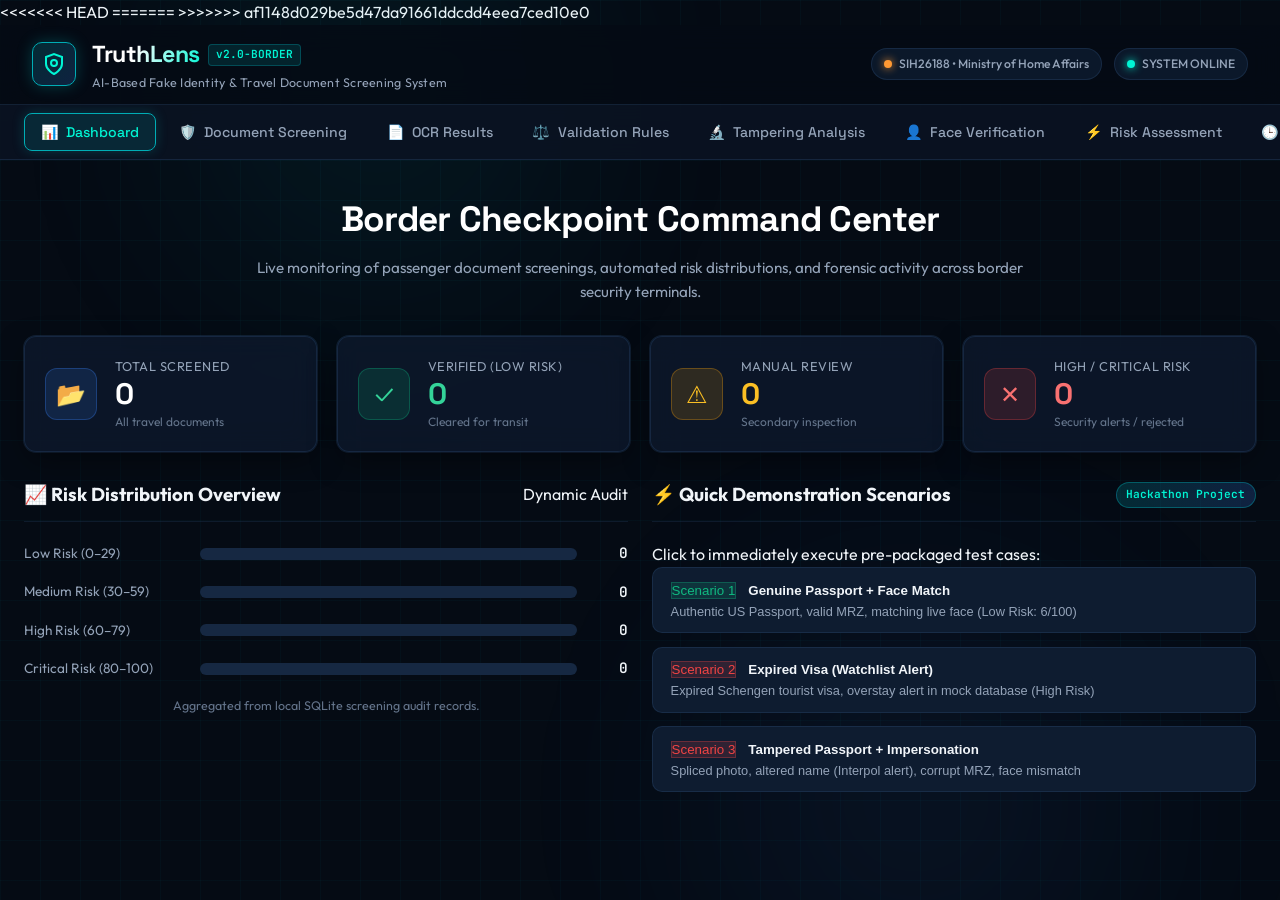
==== commit f94f9d17: "updated by maneesha2" ====
--- a/static/index.html
+++ b/static/index.html
@@ -12,7 +12,11 @@
   <link rel="preconnect" href="https://fonts.googleapis.com">
   <link rel="preconnect" href="https://fonts.gstatic.com" crossorigin>
   <link href="https://fonts.googleapis.com/css2?family=Outfit:wght@300;400;500;600;700;800&family=Space+Grotesk:wght@400;500;600;700&family=JetBrains+Mono:wght@400;500;600&display=swap" rel="stylesheet">
+<<<<<<< HEAD
   <link rel="stylesheet" href="/static/css/style.css?v=5.0" />
+=======
+  <link rel="stylesheet" href="/static/css/style.css?v=6.0" />
+>>>>>>> af1148d029be5d47da91661ddcdd4eea7ced10e0
 </head>
 
 <body>
@@ -549,69 +553,6 @@
 
         </div>
 
-        <!-- Full-Width Hugging Face AI Officer Copilot Card -->
-        <div class="cyber-card dossier-hf-card" id="dossier-hf-card" style="margin-top: 20px; border-color: rgba(59, 130, 246, 0.4); background: linear-gradient(135deg, rgba(15, 23, 42, 0.95), rgba(30, 41, 59, 0.9));">
-          <div class="card-header" style="display: flex; justify-content: space-between; align-items: center; border-bottom: 1px solid rgba(255, 255, 255, 0.08); padding-bottom: 12px;">
-            <div style="display: flex; align-items: center; gap: 10px;">
-              <span style="font-size: 1.5rem;">🤗</span>
-              <div>
-                <h3 style="margin: 0; font-size: 1.1rem; color: #f8fafc;">Hugging Face AI Officer Copilot</h3>
-                <small style="color: #94a3b8; font-size: 0.78rem;">Autonomous Legal &amp; Forensic Intelligence Briefing (SIH26188 • Ministry of Home Affairs)</small>
-              </div>
-            </div>
-            <div style="display: flex; gap: 8px; align-items: center;">
-              <span class="badge-tech" id="dossier-hf-model-badge" style="background: rgba(59, 130, 246, 0.2); color: #60a5fa; border: 1px solid rgba(59, 130, 246, 0.4);">🤗 Mistral-7B / Qwen-2.5</span>
-              <button type="button" class="cyber-btn btn-sm btn-outline" id="btn-refresh-llm" style="padding: 4px 10px; font-size: 0.75rem;">
-                🔄 Regenerate
-              </button>
-            </div>
-          </div>
-          <div class="card-body" style="padding-top: 16px;">
-            <div style="display: grid; grid-template-columns: 1fr 1fr; gap: 16px;">
-              
-              <!-- Left: Executive Summary & Evidence -->
-              <div>
-                <div style="margin-bottom: 14px;">
-                  <h4 style="font-size: 0.85rem; text-transform: uppercase; letter-spacing: 0.05em; color: #38bdf8; margin-bottom: 6px; display: flex; align-items: center; gap: 6px;">
-                    🛡️ Executive Assessment
-                  </h4>
-                  <p id="dossier-hf-summary" style="font-size: 0.88rem; line-height: 1.5; color: #e2e8f0; margin: 0; background: rgba(0, 0, 0, 0.25); padding: 10px 12px; border-radius: 6px; border-left: 3px solid #38bdf8;">
-                    Analyzing transaction data...
-                  </p>
-                </div>
-                <div>
-                  <h4 style="font-size: 0.85rem; text-transform: uppercase; letter-spacing: 0.05em; color: #a78bfa; margin-bottom: 6px; display: flex; align-items: center; gap: 6px;">
-                    🔬 Forensic &amp; Biometric Evidence
-                  </h4>
-                  <p id="dossier-hf-evidence" style="font-size: 0.85rem; line-height: 1.5; color: #cbd5e1; margin: 0; background: rgba(0, 0, 0, 0.25); padding: 10px 12px; border-radius: 6px; border-left: 3px solid #a78bfa;">
-                    Evaluating compression artifacts and facial landmark embeddings...
-                  </p>
-                </div>
-              </div>
-
-              <!-- Right: Legal Grounds & Protocol -->
-              <div>
-                <div style="margin-bottom: 14px;">
-                  <h4 style="font-size: 0.85rem; text-transform: uppercase; letter-spacing: 0.05em; color: #fbbf24; margin-bottom: 6px; display: flex; align-items: center; gap: 6px;">
-                    ⚖️ Statutory Grounds (Indian Law)
-                  </h4>
-                  <p id="dossier-hf-legal" style="font-size: 0.85rem; line-height: 1.5; color: #cbd5e1; margin: 0; background: rgba(0, 0, 0, 0.25); padding: 10px 12px; border-radius: 6px; border-left: 3px solid #fbbf24;">
-                    Mapping statutory compliance under Passports Act 1967 &amp; IPC 463/468/471...
-                  </p>
-                </div>
-                <div>
-                  <h4 style="font-size: 0.85rem; text-transform: uppercase; letter-spacing: 0.05em; color: #34d399; margin-bottom: 6px; display: flex; align-items: center; gap: 6px;">
-                    🚨 Officer Operational Protocol
-                  </h4>
-                  <p id="dossier-hf-protocol" style="font-size: 0.85rem; line-height: 1.5; color: #cbd5e1; margin: 0; background: rgba(0, 0, 0, 0.25); padding: 10px 12px; border-radius: 6px; border-left: 3px solid #34d399;">
-                    Awaiting protocol instructions...
-                  </p>
-                </div>
-              </div>
-
-            </div>
-          </div>
-        </div>
 
         <!-- Quick Navigation Footer to Deep Technical Tabs -->
         <div class="dossier-deep-links">
@@ -1114,7 +1055,7 @@
   </div>
 
   <!-- Client Application Script -->
-  <script src="/static/js/app.js?v=5.0"></script>
+  <script src="/static/js/app.js?v=6.0"></script>
 </body>
 
 </html>
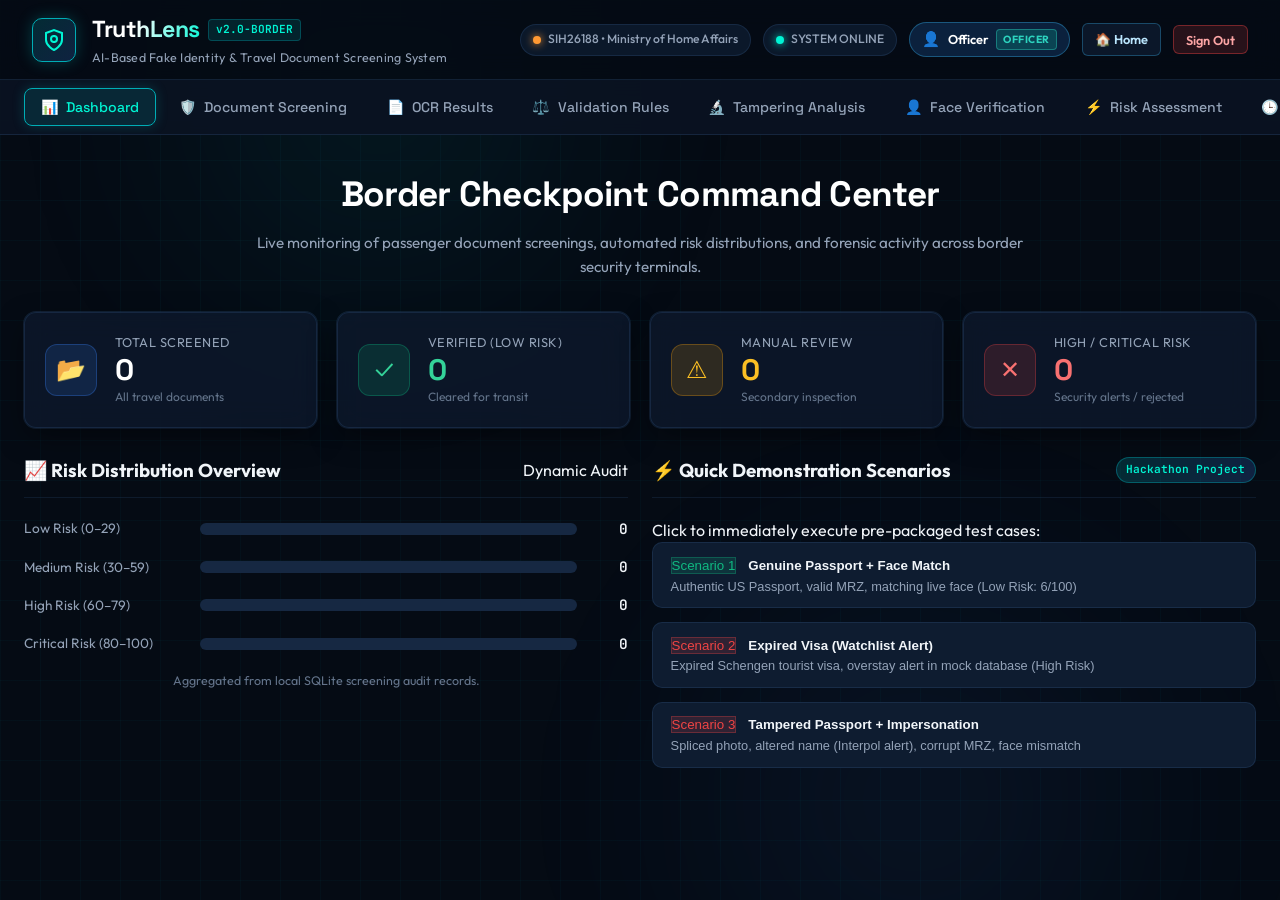
==== commit 690940af: "Add login integeration" ====
--- a/static/index.html
+++ b/static/index.html
@@ -12,11 +12,7 @@
   <link rel="preconnect" href="https://fonts.googleapis.com">
   <link rel="preconnect" href="https://fonts.gstatic.com" crossorigin>
   <link href="https://fonts.googleapis.com/css2?family=Outfit:wght@300;400;500;600;700;800&family=Space+Grotesk:wght@400;500;600;700&family=JetBrains+Mono:wght@400;500;600&display=swap" rel="stylesheet">
-<<<<<<< HEAD
-  <link rel="stylesheet" href="/static/css/style.css?v=5.0" />
-=======
   <link rel="stylesheet" href="/static/css/style.css?v=6.0" />
->>>>>>> af1148d029be5d47da91661ddcdd4eea7ced10e0
 </head>
 
 <body>
@@ -55,6 +51,13 @@
           <span class="pulse-dot"></span>
           <span id="system-status-text">SYSTEM ONLINE</span>
         </div>
+        <div class="officer-session-pill" id="officer-session-pill" title="Active Security Officer Session">
+          <span class="officer-icon">👤</span>
+          <span class="officer-name" id="officer-name-display">Officer</span>
+          <span class="officer-role-tag" id="officer-role-display">OFFICER</span>
+        </div>
+        <a href="/" class="masthead-home-btn" title="TruthLens Home &amp; Solutions">🏠 Home</a>
+        <button type="button" class="btn-dashboard-logout" id="btn-dashboard-logout" title="Sign Out of Session">Sign Out</button>
       </div>
     </div>
   </header>
--- a/static/css/style.css
+++ b/static/css/style.css
@@ -2976,3 +2976,85 @@
   transform: translateY(-1px);
 }
 
+/* ==========================================================================
+   TruthLens Officer Session Controls (Masthead)
+   ========================================================================== */
+.officer-session-pill {
+  display: inline-flex;
+  align-items: center;
+  gap: 0.45rem;
+  background: rgba(14, 38, 70, 0.85);
+  border: 1px solid rgba(56, 189, 248, 0.35);
+  border-radius: 20px;
+  padding: 0.35rem 0.75rem;
+  font-size: 0.8rem;
+  color: #e0f2fe;
+}
+
+.officer-session-pill .officer-icon {
+  font-size: 0.9rem;
+}
+
+.officer-session-pill .officer-name {
+  font-weight: 600;
+  color: #ffffff;
+  max-width: 140px;
+  white-space: nowrap;
+  overflow: hidden;
+  text-overflow: ellipsis;
+}
+
+.officer-session-pill .officer-role-tag {
+  background: rgba(13, 148, 136, 0.3);
+  color: #2dd4bf;
+  border: 1px solid rgba(45, 212, 191, 0.4);
+  border-radius: 4px;
+  padding: 0.1rem 0.4rem;
+  font-size: 0.65rem;
+  font-weight: 700;
+  letter-spacing: 0.5px;
+}
+
+.masthead-home-btn {
+  display: inline-flex;
+  align-items: center;
+  gap: 0.35rem;
+  background: rgba(14, 28, 48, 0.8);
+  border: 1px solid rgba(56, 189, 248, 0.3);
+  color: #bae6fd;
+  padding: 0.35rem 0.75rem;
+  border-radius: 6px;
+  font-size: 0.8rem;
+  font-family: var(--font-display, inherit);
+  text-decoration: none;
+  font-weight: 600;
+  transition: all 0.2s ease;
+}
+
+.masthead-home-btn:hover {
+  background: rgba(56, 189, 248, 0.15);
+  border-color: #38bdf8;
+  color: #ffffff;
+  transform: translateY(-1px);
+}
+
+.btn-dashboard-logout {
+  background: rgba(239, 68, 68, 0.15);
+  border: 1px solid rgba(239, 68, 68, 0.4);
+  color: #fca5a5;
+  padding: 0.35rem 0.75rem;
+  border-radius: 6px;
+  font-size: 0.8rem;
+  font-family: var(--font-display, inherit);
+  font-weight: 600;
+  cursor: pointer;
+  transition: all 0.2s ease;
+}
+
+.btn-dashboard-logout:hover {
+  background: rgba(239, 68, 68, 0.3);
+  border-color: #ef4444;
+  color: #ffffff;
+  transform: translateY(-1px);
+}
+
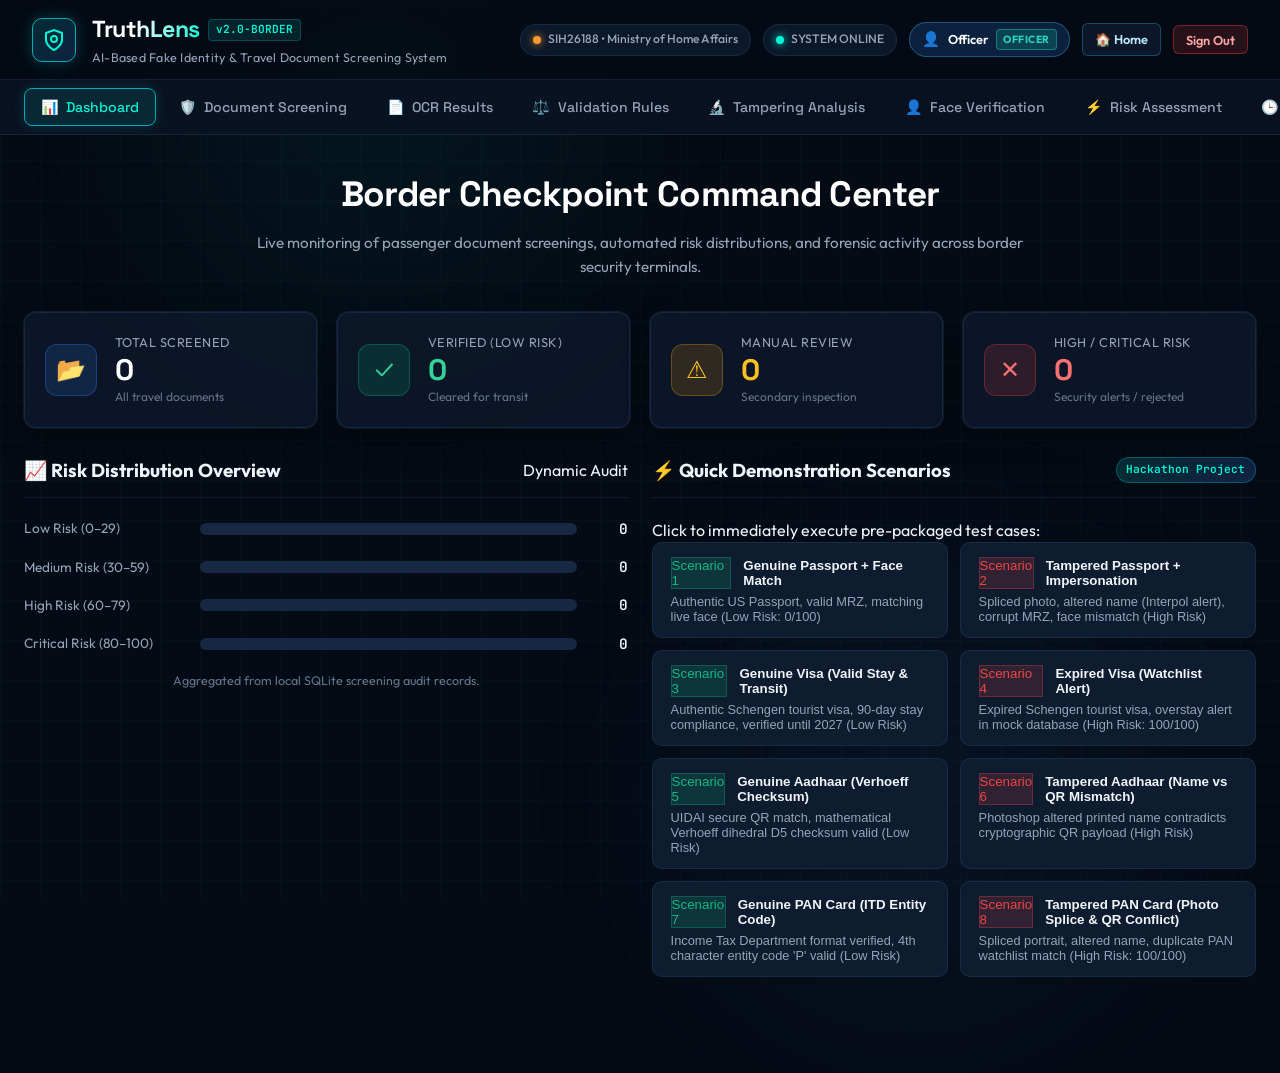
==== commit 41969343: "feat: complete TruthLens SIH26188 pipeline with 4-layer screening, audit chain, data masking, and 8 " ====
--- a/static/index.html
+++ b/static/index.html
@@ -12,7 +12,7 @@
   <link rel="preconnect" href="https://fonts.googleapis.com">
   <link rel="preconnect" href="https://fonts.gstatic.com" crossorigin>
   <link href="https://fonts.googleapis.com/css2?family=Outfit:wght@300;400;500;600;700;800&family=Space+Grotesk:wght@400;500;600;700&family=JetBrains+Mono:wght@400;500;600&display=swap" rel="stylesheet">
-  <link rel="stylesheet" href="/static/css/style.css?v=6.0" />
+  <link rel="stylesheet" href="/static/css/style.css?v=9.0" />
 </head>
 
 <body>
@@ -89,6 +89,9 @@
       <button type="button" class="nav-tab" data-tab="tab-history">
         <span class="nav-icon">🕒</span> Screening History
       </button>
+      <button type="button" class="nav-tab" data-tab="tab-audit">
+        <span class="nav-icon">⛓️</span> Audit Integrity
+      </button>
       <button type="button" class="nav-tab" data-tab="tab-mockdb">
         <span class="nav-icon">🗄️</span> Mock Database
       </button>
@@ -199,28 +202,72 @@
           <div class="card-body">
             <p class="card-desc">Click to immediately execute pre-packaged test cases:</p>
             <div class="demo-quick-buttons">
+              <!-- PASSPORT PAIR -->
               <button type="button" class="quick-demo-btn btn-scenario-1" id="btn-quick-scenario-1">
                 <div class="btn-top">
                   <span class="badge-green">Scenario 1</span>
                   <strong>Genuine Passport + Face Match</strong>
                 </div>
-                <small>Authentic US Passport, valid MRZ, matching live face (Low Risk: 6/100)</small>
+                <small>Authentic US Passport, valid MRZ, matching live face (Low Risk: 0/100)</small>
               </button>
 
               <button type="button" class="quick-demo-btn btn-scenario-2" id="btn-quick-scenario-2">
                 <div class="btn-top">
                   <span class="badge-red">Scenario 2</span>
-                  <strong>Expired Visa (Watchlist Alert)</strong>
-                </div>
-                <small>Expired Schengen tourist visa, overstay alert in mock database (High Risk)</small>
+                  <strong>Tampered Passport + Impersonation</strong>
+                </div>
+                <small>Spliced photo, altered name (Interpol alert), corrupt MRZ, face mismatch (High Risk)</small>
               </button>
 
+              <!-- VISA PAIR -->
               <button type="button" class="quick-demo-btn btn-scenario-3" id="btn-quick-scenario-3">
                 <div class="btn-top">
-                  <span class="badge-red">Scenario 3</span>
-                  <strong>Tampered Passport + Impersonation</strong>
-                </div>
-                <small>Spliced photo, altered name (Interpol alert), corrupt MRZ, face mismatch</small>
+                  <span class="badge-green">Scenario 3</span>
+                  <strong>Genuine Visa (Valid Stay & Transit)</strong>
+                </div>
+                <small>Authentic Schengen tourist visa, 90-day stay compliance, verified until 2027 (Low Risk)</small>
+              </button>
+
+              <button type="button" class="quick-demo-btn btn-scenario-4" id="btn-quick-scenario-4">
+                <div class="btn-top">
+                  <span class="badge-red">Scenario 4</span>
+                  <strong>Expired Visa (Watchlist Alert)</strong>
+                </div>
+                <small>Expired Schengen tourist visa, overstay alert in mock database (High Risk: 100/100)</small>
+              </button>
+
+              <!-- AADHAAR PAIR -->
+              <button type="button" class="quick-demo-btn btn-scenario-5" id="btn-quick-scenario-5">
+                <div class="btn-top">
+                  <span class="badge-green">Scenario 5</span>
+                  <strong>Genuine Aadhaar (Verhoeff Checksum)</strong>
+                </div>
+                <small>UIDAI secure QR match, mathematical Verhoeff dihedral D5 checksum valid (Low Risk)</small>
+              </button>
+
+              <button type="button" class="quick-demo-btn btn-scenario-6" id="btn-quick-scenario-6">
+                <div class="btn-top">
+                  <span class="badge-red">Scenario 6</span>
+                  <strong>Tampered Aadhaar (Name vs QR Mismatch)</strong>
+                </div>
+                <small>Photoshop altered printed name contradicts cryptographic QR payload (High Risk)</small>
+              </button>
+
+              <!-- PAN CARD PAIR -->
+              <button type="button" class="quick-demo-btn btn-scenario-7" id="btn-quick-scenario-7">
+                <div class="btn-top">
+                  <span class="badge-green">Scenario 7</span>
+                  <strong>Genuine PAN Card (ITD Entity Code)</strong>
+                </div>
+                <small>Income Tax Department format verified, 4th character entity code 'P' valid (Low Risk)</small>
+              </button>
+
+              <button type="button" class="quick-demo-btn btn-scenario-8" id="btn-quick-scenario-8">
+                <div class="btn-top">
+                  <span class="badge-red">Scenario 8</span>
+                  <strong>Tampered PAN Card (Photo Splice & QR Conflict)</strong>
+                </div>
+                <small>Spliced portrait, altered name, duplicate PAN watchlist match (High Risk: 100/100)</small>
               </button>
             </div>
           </div>
@@ -340,32 +387,49 @@
             <span class="badge-tech">Biometric 1:1</span>
           </div>
           <div class="card-body">
+            <!-- Mode Switcher (Upload vs Live Camera) -->
             <div class="live-input-toggle">
-              <button type="button" class="toggle-btn active" id="btn-mode-upload">Upload File</button>
-              <button type="button" class="toggle-btn" id="btn-mode-webcam">Live Webcam</button>
-            </div>
-
-            <!-- File Upload for Live Face -->
-            <div class="dropzone" id="live-dropzone">
-              <input type="file" id="live-file-input" accept="image/jpeg,image/png,image/jpg"
-                class="file-input-hidden" />
-              <div class="dropzone-content" id="live-dropzone-content">
-                <div class="drop-icon">👤</div>
-                <h4 class="drop-title">Drop live passenger photo</h4>
-                <p class="drop-sub">Frontal facial portrait for 1:1 biometric comparison</p>
-              </div>
-              <div class="preview-box hidden" id="live-preview-box">
-                <img id="live-preview-img" src="" alt="Live Face Preview" />
-                <button type="button" class="btn-clear-img" id="btn-clear-live" title="Remove image">✕</button>
-              </div>
-            </div>
-
-            <!-- Webcam Viewfinder (Initially Hidden) -->
-            <div class="webcam-box hidden" id="webcam-container">
-              <video id="webcam-video" autoplay playsinline></video>
-              <div class="webcam-controls">
-                <button type="button" class="cyber-btn btn-secondary" id="btn-webcam-snap">📸 Capture Snapshot</button>
-                <button type="button" class="cyber-btn btn-outline" id="btn-webcam-cancel">Cancel</button>
+              <button type="button" class="toggle-btn active" id="btn-mode-upload">
+                <span class="toggle-icon">📁</span> Upload Photo
+              </button>
+              <button type="button" class="toggle-btn" id="btn-mode-webcam">
+                <span class="toggle-icon">📷</span> Use Live Camera
+              </button>
+            </div>
+
+            <!-- Panel 1: File Upload for Live Face -->
+            <div class="live-mode-panel" id="panel-live-upload">
+              <div class="dropzone" id="live-dropzone">
+                <input type="file" id="live-file-input" accept="image/jpeg,image/png,image/jpg"
+                  class="file-input-hidden" />
+                <div class="dropzone-content" id="live-dropzone-content">
+                  <div class="drop-icon">👤</div>
+                  <h4 class="drop-title">Drop live passenger photo</h4>
+                  <p class="drop-sub">or click to browse portrait (JPEG, PNG)</p>
+                </div>
+                <div class="preview-box hidden" id="live-preview-box">
+                  <img id="live-preview-img" src="" alt="Live Face Preview" />
+                  <button type="button" class="btn-clear-img" id="btn-clear-live" title="Remove image">✕</button>
+                </div>
+              </div>
+            </div>
+
+            <!-- Panel 2: Live Webcam Viewfinder (Only shown when Live Camera is clicked) -->
+            <div class="live-mode-panel hidden" id="panel-live-webcam">
+              <div class="webcam-box" id="webcam-container">
+                <div class="webcam-live-bar">
+                  <span class="live-indicator-dot"></span>
+                  <span>LIVE CAMERA FEED ACTIVE</span>
+                </div>
+                <video id="webcam-video" autoplay playsinline muted></video>
+                <div class="webcam-controls">
+                  <button type="button" class="cyber-btn btn-primary" id="btn-webcam-snap">
+                    <span>📸 Capture Snapshot</span>
+                  </button>
+                  <button type="button" class="cyber-btn btn-outline" id="btn-webcam-cancel">
+                    <span>✕ Cancel</span>
+                  </button>
+                </div>
               </div>
             </div>
           </div>
@@ -545,6 +609,20 @@
               <div class="checklist-stack" id="dossier-checklist-stack">
                 <!-- Dynamically populated -->
               </div>
+              <!-- Officer Summary (Plain-Language AI Explanation) -->
+              <div class="officer-summary-box" id="dossier-officer-summary-box">
+                <div class="officer-summary-header">
+                  <div class="summary-title-group">
+                    <span class="summary-icon">🛡️</span>
+                    <span class="summary-heading">Officer Briefing &amp; Plain-Language Rationale</span>
+                  </div>
+                  <span class="ai-source-badge badge-local" id="dossier-summary-source-badge">🔒 LOCAL-FIRST PRIVACY ENGINE</span>
+                </div>
+                <p class="officer-summary-text" id="dossier-officer-summary">
+                  Awaiting screening execution to generate non-technical plain language summary.
+                </p>
+              </div>
+
               <div class="officer-decision-box" id="dossier-officer-box">
                 <div class="officer-box-title">👮 Border Officer Protocol:</div>
                 <p class="officer-box-text" id="dossier-officer-rec">
@@ -878,24 +956,26 @@
       </div>
 
       <div class="cyber-card">
-        <div class="card-header">
+        <div class="card-header" style="display: flex; justify-content: space-between; align-items: center;">
           <h3>Screening Audit Log</h3>
-          <button type="button" class="cyber-btn btn-secondary btn-sm" id="btn-refresh-history">↻ Refresh
-            History</button>
+          <div style="display: flex; gap: 8px; align-items: center;">
+            <button type="button" class="cyber-btn btn-secondary btn-sm" id="btn-refresh-history">↻ Refresh History</button>
+            <button type="button" class="cyber-btn btn-danger btn-sm" id="btn-clear-history" style="background: rgba(239, 68, 68, 0.15); border: 1px solid rgba(239, 68, 68, 0.4); color: #fca5a5;">🗑️ Clear History</button>
+          </div>
         </div>
         <div class="card-body">
           <div class="table-responsive">
             <table class="cyber-table" id="history-table">
               <thead>
                 <tr>
-                  <th>Screening ID</th>
-                  <th>Date &amp; Time</th>
-                  <th>Document Type</th>
-                  <th>Subject Name</th>
-                  <th>Document No</th>
-                  <th>Risk Score</th>
-                  <th>Verdict</th>
-                  <th>Action</th>
+                  <th style="min-width: 170px;">Screening ID</th>
+                  <th style="min-width: 160px;">Date &amp; Time</th>
+                  <th style="min-width: 120px;">Document Type</th>
+                  <th style="min-width: 170px;">Subject Name</th>
+                  <th style="min-width: 160px;">Document No</th>
+                  <th style="min-width: 100px; text-align: center;">Risk Score</th>
+                  <th style="min-width: 200px;">Verdict</th>
+                  <th style="min-width: 100px; text-align: center;">Action</th>
                 </tr>
               </thead>
               <tbody id="history-tbody">
@@ -933,24 +1013,26 @@
           <span class="badge-tech">SQLite Local Table</span>
         </div>
         <div class="card-body">
-          <table class="cyber-table" id="mockdb-table">
-            <thead>
-              <tr>
-                <th>Document No</th>
-                <th>Type</th>
-                <th>Subject Name</th>
-                <th>Status</th>
-                <th>Flagged Reason</th>
-                <th>Country</th>
-                <th>Security Notes</th>
-              </tr>
-            </thead>
-            <tbody id="mockdb-tbody">
-              <tr>
-                <td colspan="7" class="table-empty">Loading simulated watchlist records...</td>
-              </tr>
-            </tbody>
-          </table>
+          <div class="table-responsive">
+            <table class="cyber-table" id="mockdb-table">
+              <thead>
+                <tr>
+                  <th style="min-width: 140px;">Document No</th>
+                  <th style="min-width: 120px;">Type</th>
+                  <th style="min-width: 160px;">Subject Name</th>
+                  <th style="min-width: 130px;">Status</th>
+                  <th style="min-width: 250px;">Flagged Reason</th>
+                  <th style="min-width: 90px; text-align: center;">Country</th>
+                  <th style="min-width: 200px;">Security Notes</th>
+                </tr>
+              </thead>
+              <tbody id="mockdb-tbody">
+                <tr>
+                  <td colspan="7" class="table-empty">Loading simulated watchlist records...</td>
+                </tr>
+              </tbody>
+            </table>
+          </div>
         </div>
       </div>
     </section>
@@ -1006,6 +1088,93 @@
       </div>
     </section>
 
+    <!-- ================================================================= -->
+    <!-- TAB 11: CRYPTOGRAPHIC AUDIT INTEGRITY (HASH-CHAINING)             -->
+    <!-- ================================================================= -->
+    <section id="tab-audit" class="tab-pane">
+      <div class="section-intro">
+        <h1 class="page-title">Tamper-Proof Audit Trail (Cryptographic Hash-Chaining)</h1>
+        <p class="page-desc">
+          Blockchain-inspired cryptographic ledger. Every completed screening is hashed via SHA-256 and sequentially linked
+          to the previous block's hash. Any retroactive modification or database tampering instantly breaks the chain.
+        </p>
+      </div>
+
+      <!-- Audit KPI Summary Cards -->
+      <div class="kpi-grid">
+        <div class="kpi-card">
+          <div class="kpi-icon icon-blue">⛓️</div>
+          <div class="kpi-details">
+            <span class="kpi-label">Chained Blocks</span>
+            <span class="kpi-value" id="audit-kpi-total">0</span>
+            <span class="kpi-meta">Sequential SHA-256 blocks</span>
+          </div>
+        </div>
+        <div class="kpi-card">
+          <div class="kpi-icon icon-green" id="audit-kpi-status-icon">🛡️</div>
+          <div class="kpi-details">
+            <span class="kpi-label">Ledger Integrity</span>
+            <span class="kpi-value" id="audit-kpi-status" style="font-size: 1.1rem; color: #10b981;">VERIFIED</span>
+            <span class="kpi-meta" id="audit-kpi-status-meta">Zero tampering detected</span>
+          </div>
+        </div>
+        <div class="kpi-card">
+          <div class="kpi-icon icon-purple">🔑</div>
+          <div class="kpi-details">
+            <span class="kpi-label">Genesis Hash Anchor</span>
+            <span class="kpi-value" style="font-size: 0.85rem; font-family: monospace; color: #94a3b8;">00000000...</span>
+            <span class="kpi-meta">Fixed Genesis Block</span>
+          </div>
+        </div>
+      </div>
+
+      <!-- Control Bar & Action Banner -->
+      <div class="cyber-card" style="margin-top: 1.5rem;">
+        <div class="card-header" style="display: flex; justify-content: space-between; align-items: center; flex-wrap: wrap; gap: 10px;">
+          <div>
+            <h3>Audit Chain Cryptographic Verifier</h3>
+            <span class="badge-tech">SHA-256 Continuous Invariant</span>
+          </div>
+          <div style="display: flex; gap: 10px;">
+            <button type="button" class="cyber-btn btn-primary" id="btn-verify-audit-chain">
+              <span class="btn-icon">🔍</span> Verify Chain Integrity
+            </button>
+            <button type="button" class="cyber-btn btn-outline" id="btn-refresh-audit-chain">
+              <span class="btn-icon">🔄</span> Refresh Ledger
+            </button>
+          </div>
+        </div>
+        <div class="card-body">
+          <!-- Verification Result Banner -->
+          <div id="audit-verification-banner" class="audit-banner neutral">
+            <div class="audit-banner-icon" id="audit-banner-icon">ℹ️</div>
+            <div class="audit-banner-content">
+              <h4 id="audit-banner-title">Chain Verification Ready</h4>
+              <p id="audit-banner-desc">Click "Verify Chain Integrity" to audit all cryptographic links from Genesis to the latest screening block.</p>
+            </div>
+          </div>
+        </div>
+      </div>
+
+      <!-- Visual Hash Chain & Block Explorer -->
+      <div class="cyber-card" style="margin-top: 1.5rem;">
+        <div class="card-header">
+          <h3>Visual Hash-Chain Explorer</h3>
+          <span class="badge-tech">Sequential Linked Blocks</span>
+        </div>
+        <div class="card-body">
+          <p style="color: #94a3b8; font-size: 0.9rem; margin-bottom: 1.25rem;">
+            Each block binds the complete JSON screening result, the timestamp, and the preceding record's 64-char SHA-256 hash.
+          </p>
+          <div class="hash-chain-scroll-container">
+            <div class="hash-chain-list" id="hash-chain-visual-list">
+              <div class="hash-chain-empty">Loading cryptographic audit blocks...</div>
+            </div>
+          </div>
+        </div>
+      </div>
+    </section>
+
   </main>
 
   <!-- Printable Border Screening Certificate (Modal / Print Template) -->
@@ -1058,7 +1227,7 @@
   </div>
 
   <!-- Client Application Script -->
-  <script src="/static/js/app.js?v=6.0"></script>
+  <script src="/static/js/app.js?v=9.0"></script>
 </body>
 
 </html>
--- a/static/css/style.css
+++ b/static/css/style.css
@@ -57,6 +57,11 @@
   box-sizing: border-box;
   margin: 0;
   padding: 0;
+}
+
+/* Global Hidden Utility */
+.hidden {
+  display: none !important;
 }
 
 html {
@@ -537,28 +542,7 @@
   display: block;
 }
 
-.btn-clear-img {
-  position: absolute;
-  top: 8px;
-  right: 8px;
-  width: 28px;
-  height: 28px;
-  border-radius: 50%;
-  background: rgba(239, 68, 68, 0.85);
-  color: #fff;
-  border: none;
-  cursor: pointer;
-  display: flex;
-  align-items: center;
-  justify-content: center;
-  font-size: 0.85rem;
-  z-index: 20;
-  transition: background 0.2s;
-}
-
-.btn-clear-img:hover {
-  background: #DC2626;
-}
+/* Preview Image Wrapper */
 
 .preview-meta {
   margin-top: 0.85rem;
@@ -1701,9 +1685,9 @@
 
 /* Quick Demo Scenario Buttons */
 .demo-quick-buttons {
-  display: flex;
-  flex-direction: column;
-  gap: 0.85rem;
+  display: grid;
+  grid-template-columns: repeat(auto-fit, minmax(250px, 1fr));
+  gap: 0.75rem;
 }
 
 .quick-demo-btn {
@@ -1894,6 +1878,9 @@
 .preview-box {
   width: 100%;
   position: relative;
+  display: flex;
+  justify-content: center;
+  align-items: center;
 }
 
 .preview-box img {
@@ -1902,71 +1889,146 @@
   border-radius: 8px;
   object-fit: contain;
   border: 1px solid var(--border-subtle);
-}
-
+  display: block;
+}
+
+/* Prominent Clear / Cancel Button */
 .btn-clear-img {
-  position: absolute;
-  top: -10px;
-  right: -10px;
-  width: 28px;
-  height: 28px;
-  background: #EF4444;
-  color: #fff;
-  border: none;
-  border-radius: 50%;
-  font-weight: bold;
-  cursor: pointer;
-  box-shadow: 0 2px 8px rgba(0,0,0,0.4);
-}
-
-/* Live Mode Toggle & Webcam */
+  position: absolute !important;
+  top: 6px !important;
+  right: 6px !important;
+  width: 32px !important;
+  height: 32px !important;
+  background: #EF4444 !important;
+  color: #ffffff !important;
+  border: 2px solid #ffffff !important;
+  border-radius: 50% !important;
+  font-weight: 800 !important;
+  font-size: 0.95rem !important;
+  cursor: pointer !important;
+  z-index: 999 !important;
+  pointer-events: auto !important;
+  display: flex !important;
+  align-items: center !important;
+  justify-content: center !important;
+  box-shadow: 0 4px 14px rgba(0, 0, 0, 0.7) !important;
+  transition: transform 0.2s ease, background 0.2s ease !important;
+}
+
+.btn-clear-img:hover {
+  background: #DC2626 !important;
+  transform: scale(1.15) !important;
+}
+
+/* Dropzone state when preview is active */
+.dropzone.has-preview {
+  cursor: default;
+  padding: 1.25rem 1rem;
+}
+
+.dropzone.has-preview input[type="file"] {
+  display: none !important;
+  pointer-events: none !important;
+}
+
+/* Live Mode Panels & Toggle */
+.live-mode-panel {
+  width: 100%;
+}
+
 .live-input-toggle {
   display: flex;
-  gap: 0.5rem;
+  gap: 0.6rem;
   margin-bottom: 1rem;
+  background: rgba(10, 20, 36, 0.6);
+  padding: 4px;
+  border-radius: 10px;
+  border: 1px solid rgba(0, 173, 181, 0.2);
 }
 
 .toggle-btn {
   flex: 1;
-  background: var(--bg-surface);
-  border: 1px solid var(--border-subtle);
+  background: transparent;
+  border: 1px solid transparent;
   color: var(--text-muted);
-  padding: 0.5rem;
-  border-radius: 6px;
+  padding: 0.6rem 0.8rem;
+  border-radius: 8px;
   cursor: pointer;
   font-size: 0.85rem;
-  font-weight: 500;
-  transition: all 0.2s;
+  font-weight: 600;
+  display: flex;
+  align-items: center;
+  justify-content: center;
+  gap: 6px;
+  transition: all 0.2s ease;
 }
 
 .toggle-btn.active {
   background: var(--teal-primary);
-  color: #000;
-  font-weight: 600;
-  border-color: var(--teal-neon);
-}
-
+  color: #051329;
+  font-weight: 700;
+  box-shadow: 0 0 15px rgba(0, 173, 181, 0.35);
+}
+
+.toggle-btn:hover:not(.active) {
+  background: rgba(0, 173, 181, 0.1);
+  color: var(--text-highlight);
+}
+
+/* Live Webcam Box & Status Indicator */
 .webcam-box {
-  border: 1px solid var(--border-subtle);
+  border: 2px solid #00ADB5;
+  box-shadow: 0 0 25px rgba(0, 173, 181, 0.25);
   border-radius: 12px;
   overflow: hidden;
   background: #000;
   text-align: center;
+  position: relative;
+}
+
+.webcam-live-bar {
+  display: flex;
+  align-items: center;
+  justify-content: center;
+  gap: 8px;
+  padding: 8px 12px;
+  background: rgba(10, 20, 36, 0.95);
+  border-bottom: 1px solid rgba(0, 173, 181, 0.35);
+  font-size: 0.8rem;
+  font-weight: 700;
+  color: #00ADB5;
+  letter-spacing: 0.6px;
+}
+
+.live-indicator-dot {
+  width: 10px;
+  height: 10px;
+  border-radius: 50%;
+  background: #EF4444;
+  box-shadow: 0 0 10px #EF4444;
+  animation: live-indicator-blink 1.2s infinite ease-in-out;
+}
+
+@keyframes live-indicator-blink {
+  0%, 100% { opacity: 1; transform: scale(1); }
+  50% { opacity: 0.35; transform: scale(0.85); }
 }
 
 .webcam-box video {
   width: 100%;
-  max-height: 220px;
+  height: 220px;
   object-fit: cover;
   display: block;
+  background: #000;
 }
 
 .webcam-controls {
-  padding: 0.75rem;
-  display: flex;
-  gap: 0.5rem;
+  padding: 0.85rem 1rem;
+  display: flex;
+  gap: 0.75rem;
   justify-content: center;
-  background: var(--bg-surface);
+  background: rgba(10, 20, 36, 0.9);
+  border-top: 1px solid rgba(0, 173, 181, 0.2);
 }
 
 /* Action Bar */
@@ -2917,6 +2979,90 @@
   line-height: 1.35;
 }
 
+.officer-summary-box {
+  background: linear-gradient(135deg, rgba(16, 185, 129, 0.08) 0%, rgba(14, 165, 233, 0.08) 100%);
+  border: 1px solid rgba(14, 165, 233, 0.3);
+  border-radius: 8px;
+  padding: 0.85rem 1rem;
+  margin-bottom: 0.85rem;
+  box-shadow: 0 4px 14px rgba(0, 0, 0, 0.25);
+  position: relative;
+  overflow: hidden;
+}
+
+.officer-summary-box::before {
+  content: "";
+  position: absolute;
+  top: 0;
+  left: 0;
+  width: 3px;
+  height: 100%;
+  background: linear-gradient(180deg, #10B981 0%, #0EA5E9 100%);
+}
+
+.officer-summary-header {
+  display: flex;
+  justify-content: space-between;
+  align-items: center;
+  margin-bottom: 0.45rem;
+}
+
+.summary-title-group {
+  display: flex;
+  align-items: center;
+  gap: 0.4rem;
+}
+
+.summary-icon {
+  font-size: 0.95rem;
+}
+
+.summary-heading {
+  font-family: var(--font-tech);
+  font-size: 0.8rem;
+  font-weight: 700;
+  letter-spacing: 0.04em;
+  color: #E2E8F0;
+  text-transform: uppercase;
+}
+
+.ai-source-badge {
+  font-family: var(--font-tech);
+  font-size: 0.65rem;
+  font-weight: 700;
+  letter-spacing: 0.05em;
+  padding: 0.2rem 0.55rem;
+  border-radius: 12px;
+  display: inline-flex;
+  align-items: center;
+  gap: 0.35rem;
+  transition: all 0.25s ease;
+  user-select: none;
+}
+
+.ai-source-badge.badge-local,
+.ai-source-badge.local-badge {
+  background: rgba(16, 185, 129, 0.15);
+  color: #34D399;
+  border: 1px solid rgba(16, 185, 129, 0.45);
+  box-shadow: 0 0 10px rgba(16, 185, 129, 0.2);
+}
+
+.ai-source-badge.badge-cloud {
+  background: rgba(14, 165, 233, 0.15);
+  color: #38BDF8;
+  border: 1px solid rgba(14, 165, 233, 0.45);
+  box-shadow: 0 0 10px rgba(14, 165, 233, 0.2);
+}
+
+
+.officer-summary-text {
+  font-size: 0.83rem;
+  color: #F1F5F9;
+  line-height: 1.45;
+  font-weight: 400;
+}
+
 .officer-decision-box {
   background: rgba(0, 173, 181, 0.08);
   border: 1px solid rgba(0, 173, 181, 0.25);
@@ -3058,3 +3204,310 @@
   transform: translateY(-1px);
 }
 
+/* ==========================================================================
+   Cyber Table & Screening Audit Log Styling
+   ========================================================================== */
+.table-responsive {
+  width: 100%;
+  overflow-x: auto;
+  border-radius: 8px;
+  border: 1px solid var(--border-subtle);
+  background: rgba(10, 19, 34, 0.6);
+  box-shadow: 0 4px 20px rgba(0, 0, 0, 0.25);
+  margin-top: 0.75rem;
+}
+
+.cyber-table {
+  width: 100%;
+  border-collapse: collapse;
+  text-align: left;
+  font-size: 0.88rem;
+  color: var(--text-main);
+}
+
+.cyber-table thead {
+  background: rgba(14, 28, 48, 0.95);
+  border-bottom: 2px solid rgba(0, 173, 181, 0.4);
+}
+
+.cyber-table th {
+  padding: 14px 18px;
+  font-family: var(--font-tech);
+  font-size: 0.8rem;
+  text-transform: uppercase;
+  letter-spacing: 0.06em;
+  color: var(--teal-neon);
+  font-weight: 700;
+  white-space: nowrap;
+  border-right: 1px solid rgba(45, 75, 115, 0.2);
+}
+
+.cyber-table th:last-child {
+  border-right: none;
+}
+
+.cyber-table td {
+  padding: 13px 18px;
+  border-bottom: 1px solid rgba(45, 75, 115, 0.25);
+  border-right: 1px solid rgba(45, 75, 115, 0.15);
+  vertical-align: middle;
+  white-space: nowrap;
+}
+
+.cyber-table td:last-child {
+  border-right: none;
+}
+
+.cyber-table tbody tr {
+  transition: background 0.2s ease;
+}
+
+.cyber-table tbody tr:hover {
+  background: rgba(0, 173, 181, 0.06);
+}
+
+.cyber-table .table-empty {
+  text-align: center;
+  padding: 3.5rem 1rem;
+  color: var(--text-muted);
+  font-style: italic;
+  font-size: 0.92rem;
+}
+
+/* Privacy Masked Document Number Badge (DPDP Act Compliance) */
+.masked-doc-badge {
+  background: rgba(15, 23, 42, 0.65);
+  border: 1px solid rgba(56, 189, 248, 0.25);
+  padding: 3px 8px;
+  border-radius: 6px;
+  color: #bae6fd;
+  font-family: var(--font-mono);
+  letter-spacing: 0.08em;
+  font-size: 0.82rem;
+  display: inline-block;
+  box-shadow: inset 0 1px 3px rgba(0, 0, 0, 0.3);
+}
+
+/* ========================================================================== */
+/* CRYPTOGRAPHIC AUDIT TRAIL & HASH-CHAIN STYLES                             */
+/* ========================================================================== */
+
+.audit-banner {
+  display: flex;
+  align-items: center;
+  gap: 1.25rem;
+  padding: 1.25rem 1.5rem;
+  border-radius: 12px;
+  background: rgba(15, 23, 42, 0.6);
+  border: 1px solid rgba(56, 189, 248, 0.2);
+  transition: all 0.3s ease;
+}
+
+.audit-banner.neutral {
+  border-color: rgba(148, 163, 184, 0.3);
+  background: rgba(30, 41, 59, 0.4);
+}
+
+.audit-banner.success {
+  border-color: rgba(16, 185, 129, 0.6);
+  background: linear-gradient(135deg, rgba(16, 185, 129, 0.12) 0%, rgba(15, 23, 42, 0.7) 100%);
+  box-shadow: 0 0 25px rgba(16, 185, 129, 0.15);
+}
+
+.audit-banner.error {
+  border-color: rgba(244, 63, 94, 0.7);
+  background: linear-gradient(135deg, rgba(244, 63, 94, 0.15) 0%, rgba(15, 23, 42, 0.7) 100%);
+  box-shadow: 0 0 30px rgba(244, 63, 94, 0.25);
+}
+
+.audit-banner-icon {
+  font-size: 2.2rem;
+  flex-shrink: 0;
+}
+
+.audit-banner-content h4 {
+  margin: 0 0 0.35rem 0;
+  font-size: 1.15rem;
+  font-weight: 700;
+  color: #f8fafc;
+}
+
+.audit-banner.success .audit-banner-content h4 {
+  color: #34d399;
+}
+
+.audit-banner.error .audit-banner-content h4 {
+  color: #fb7185;
+}
+
+.audit-banner-content p {
+  margin: 0;
+  font-size: 0.92rem;
+  color: #cbd5e1;
+  line-height: 1.5;
+}
+
+/* Visual Hash Chain Horizontal Scroll */
+.hash-chain-scroll-container {
+  width: 100%;
+  overflow-x: auto;
+  padding: 1rem 0.5rem 1.5rem 0.5rem;
+}
+
+.hash-chain-scroll-container::-webkit-scrollbar {
+  height: 8px;
+}
+
+.hash-chain-scroll-container::-webkit-scrollbar-track {
+  background: rgba(15, 23, 42, 0.6);
+  border-radius: 4px;
+}
+
+.hash-chain-scroll-container::-webkit-scrollbar-thumb {
+  background: rgba(56, 189, 248, 0.3);
+  border-radius: 4px;
+}
+
+.hash-chain-scroll-container::-webkit-scrollbar-thumb:hover {
+  background: rgba(56, 189, 248, 0.6);
+}
+
+.hash-chain-list {
+  display: flex;
+  align-items: center;
+  gap: 14px;
+  min-width: min-content;
+}
+
+.hash-chain-empty {
+  text-align: center;
+  padding: 3rem 1.5rem;
+  color: #94a3b8;
+  font-style: italic;
+  width: 100%;
+}
+
+.hash-chain-node {
+  background: rgba(15, 23, 42, 0.85);
+  border: 1px solid rgba(56, 189, 248, 0.3);
+  border-radius: 12px;
+  padding: 1.1rem 1.25rem;
+  min-width: 220px;
+  max-width: 260px;
+  flex-shrink: 0;
+  position: relative;
+  box-shadow: 0 4px 16px rgba(0, 0, 0, 0.4);
+  transition: transform 0.2s ease, border-color 0.2s ease, box-shadow 0.2s ease;
+}
+
+.hash-chain-node:hover {
+  transform: translateY(-4px);
+  border-color: rgba(56, 189, 248, 0.7);
+  box-shadow: 0 8px 24px rgba(56, 189, 248, 0.2);
+}
+
+.hash-chain-node.genesis {
+  border-color: rgba(168, 85, 247, 0.5);
+  background: linear-gradient(135deg, rgba(88, 28, 135, 0.25) 0%, rgba(15, 23, 42, 0.85) 100%);
+}
+
+.hash-chain-node.genesis .node-badge {
+  background: rgba(168, 85, 247, 0.2);
+  color: #c084fc;
+  border: 1px solid rgba(168, 85, 247, 0.4);
+}
+
+.node-badge {
+  display: inline-block;
+  font-size: 0.7rem;
+  font-weight: 700;
+  letter-spacing: 0.5px;
+  padding: 2px 8px;
+  border-radius: 6px;
+  background: rgba(56, 189, 248, 0.15);
+  color: #38bdf8;
+  border: 1px solid rgba(56, 189, 248, 0.3);
+  margin-bottom: 0.5rem;
+}
+
+.node-id {
+  font-size: 0.95rem;
+  font-weight: 700;
+  color: #f1f5f9;
+  font-family: var(--font-tech);
+  margin-bottom: 0.4rem;
+  white-space: nowrap;
+  overflow: hidden;
+  text-overflow: ellipsis;
+}
+
+.node-hash,
+.node-prev {
+  font-size: 0.78rem;
+  color: #94a3b8;
+  margin-bottom: 0.25rem;
+  display: flex;
+  align-items: center;
+  gap: 6px;
+}
+
+.hash-label {
+  font-size: 0.68rem;
+  color: #64748b;
+  font-weight: 600;
+}
+
+.code-hash {
+  font-family: 'JetBrains Mono', monospace;
+  color: #38bdf8;
+  background: rgba(0, 0, 0, 0.4);
+  padding: 1px 6px;
+  border-radius: 4px;
+  font-size: 0.75rem;
+}
+
+.code-prev {
+  font-family: 'JetBrains Mono', monospace;
+  color: #a855f7;
+  background: rgba(0, 0, 0, 0.4);
+  padding: 1px 6px;
+  border-radius: 4px;
+  font-size: 0.75rem;
+}
+
+.node-meta {
+  font-size: 0.72rem;
+  color: #64748b;
+  margin-top: 0.5rem;
+  border-top: 1px solid rgba(148, 163, 184, 0.1);
+  padding-top: 0.4rem;
+}
+
+.hash-chain-connector {
+  display: flex;
+  flex-direction: column;
+  align-items: center;
+  justify-content: center;
+  color: #38bdf8;
+  flex-shrink: 0;
+  padding: 0 4px;
+}
+
+.chain-link-icon {
+  font-size: 0.85rem;
+  opacity: 0.8;
+}
+
+.chain-arrow {
+  font-size: 1.25rem;
+  font-weight: bold;
+  color: #06b6d4;
+  animation: pulse-arrow 2s infinite;
+}
+
+@keyframes pulse-arrow {
+  0%, 100% { transform: translateX(0); opacity: 0.7; }
+  50% { transform: translateX(3px); opacity: 1; }
+}
+
+
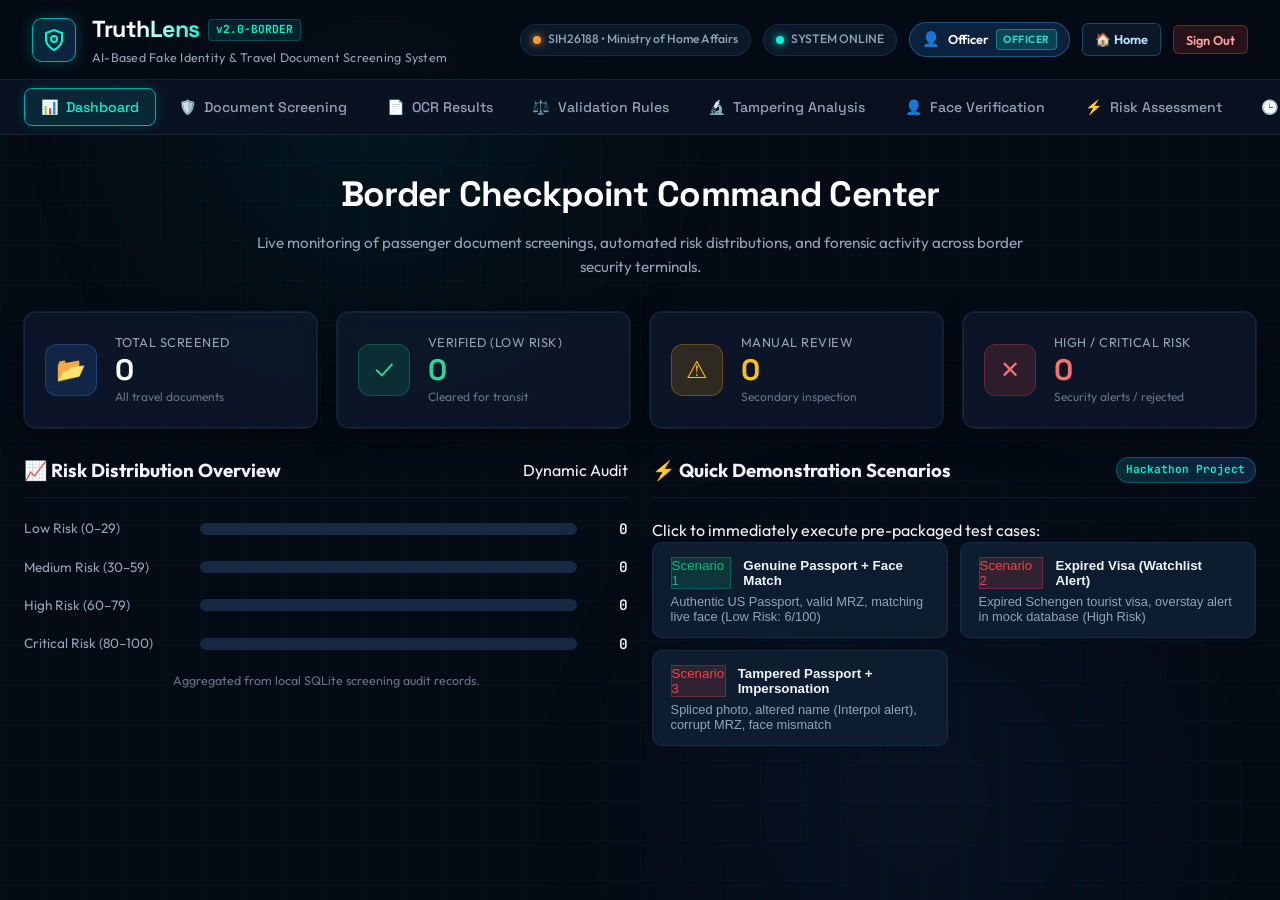
==== commit e9f3aecd: "updation in MRZ" ====
--- a/static/index.html
+++ b/static/index.html
@@ -12,7 +12,7 @@
   <link rel="preconnect" href="https://fonts.googleapis.com">
   <link rel="preconnect" href="https://fonts.gstatic.com" crossorigin>
   <link href="https://fonts.googleapis.com/css2?family=Outfit:wght@300;400;500;600;700;800&family=Space+Grotesk:wght@400;500;600;700&family=JetBrains+Mono:wght@400;500;600&display=swap" rel="stylesheet">
-  <link rel="stylesheet" href="/static/css/style.css?v=9.0" />
+  <link rel="stylesheet" href="/static/css/style.css?v=6.0" />
 </head>
 
 <body>
@@ -89,9 +89,6 @@
       <button type="button" class="nav-tab" data-tab="tab-history">
         <span class="nav-icon">🕒</span> Screening History
       </button>
-      <button type="button" class="nav-tab" data-tab="tab-audit">
-        <span class="nav-icon">⛓️</span> Audit Integrity
-      </button>
       <button type="button" class="nav-tab" data-tab="tab-mockdb">
         <span class="nav-icon">🗄️</span> Mock Database
       </button>
@@ -202,72 +199,28 @@
           <div class="card-body">
             <p class="card-desc">Click to immediately execute pre-packaged test cases:</p>
             <div class="demo-quick-buttons">
-              <!-- PASSPORT PAIR -->
               <button type="button" class="quick-demo-btn btn-scenario-1" id="btn-quick-scenario-1">
                 <div class="btn-top">
                   <span class="badge-green">Scenario 1</span>
                   <strong>Genuine Passport + Face Match</strong>
                 </div>
-                <small>Authentic US Passport, valid MRZ, matching live face (Low Risk: 0/100)</small>
+                <small>Authentic US Passport, valid MRZ, matching live face (Low Risk: 6/100)</small>
               </button>
 
               <button type="button" class="quick-demo-btn btn-scenario-2" id="btn-quick-scenario-2">
                 <div class="btn-top">
                   <span class="badge-red">Scenario 2</span>
+                  <strong>Expired Visa (Watchlist Alert)</strong>
+                </div>
+                <small>Expired Schengen tourist visa, overstay alert in mock database (High Risk)</small>
+              </button>
+
+              <button type="button" class="quick-demo-btn btn-scenario-3" id="btn-quick-scenario-3">
+                <div class="btn-top">
+                  <span class="badge-red">Scenario 3</span>
                   <strong>Tampered Passport + Impersonation</strong>
                 </div>
-                <small>Spliced photo, altered name (Interpol alert), corrupt MRZ, face mismatch (High Risk)</small>
-              </button>
-
-              <!-- VISA PAIR -->
-              <button type="button" class="quick-demo-btn btn-scenario-3" id="btn-quick-scenario-3">
-                <div class="btn-top">
-                  <span class="badge-green">Scenario 3</span>
-                  <strong>Genuine Visa (Valid Stay & Transit)</strong>
-                </div>
-                <small>Authentic Schengen tourist visa, 90-day stay compliance, verified until 2027 (Low Risk)</small>
-              </button>
-
-              <button type="button" class="quick-demo-btn btn-scenario-4" id="btn-quick-scenario-4">
-                <div class="btn-top">
-                  <span class="badge-red">Scenario 4</span>
-                  <strong>Expired Visa (Watchlist Alert)</strong>
-                </div>
-                <small>Expired Schengen tourist visa, overstay alert in mock database (High Risk: 100/100)</small>
-              </button>
-
-              <!-- AADHAAR PAIR -->
-              <button type="button" class="quick-demo-btn btn-scenario-5" id="btn-quick-scenario-5">
-                <div class="btn-top">
-                  <span class="badge-green">Scenario 5</span>
-                  <strong>Genuine Aadhaar (Verhoeff Checksum)</strong>
-                </div>
-                <small>UIDAI secure QR match, mathematical Verhoeff dihedral D5 checksum valid (Low Risk)</small>
-              </button>
-
-              <button type="button" class="quick-demo-btn btn-scenario-6" id="btn-quick-scenario-6">
-                <div class="btn-top">
-                  <span class="badge-red">Scenario 6</span>
-                  <strong>Tampered Aadhaar (Name vs QR Mismatch)</strong>
-                </div>
-                <small>Photoshop altered printed name contradicts cryptographic QR payload (High Risk)</small>
-              </button>
-
-              <!-- PAN CARD PAIR -->
-              <button type="button" class="quick-demo-btn btn-scenario-7" id="btn-quick-scenario-7">
-                <div class="btn-top">
-                  <span class="badge-green">Scenario 7</span>
-                  <strong>Genuine PAN Card (ITD Entity Code)</strong>
-                </div>
-                <small>Income Tax Department format verified, 4th character entity code 'P' valid (Low Risk)</small>
-              </button>
-
-              <button type="button" class="quick-demo-btn btn-scenario-8" id="btn-quick-scenario-8">
-                <div class="btn-top">
-                  <span class="badge-red">Scenario 8</span>
-                  <strong>Tampered PAN Card (Photo Splice & QR Conflict)</strong>
-                </div>
-                <small>Spliced portrait, altered name, duplicate PAN watchlist match (High Risk: 100/100)</small>
+                <small>Spliced photo, altered name (Interpol alert), corrupt MRZ, face mismatch</small>
               </button>
             </div>
           </div>
@@ -387,49 +340,32 @@
             <span class="badge-tech">Biometric 1:1</span>
           </div>
           <div class="card-body">
-            <!-- Mode Switcher (Upload vs Live Camera) -->
             <div class="live-input-toggle">
-              <button type="button" class="toggle-btn active" id="btn-mode-upload">
-                <span class="toggle-icon">📁</span> Upload Photo
-              </button>
-              <button type="button" class="toggle-btn" id="btn-mode-webcam">
-                <span class="toggle-icon">📷</span> Use Live Camera
-              </button>
-            </div>
-
-            <!-- Panel 1: File Upload for Live Face -->
-            <div class="live-mode-panel" id="panel-live-upload">
-              <div class="dropzone" id="live-dropzone">
-                <input type="file" id="live-file-input" accept="image/jpeg,image/png,image/jpg"
-                  class="file-input-hidden" />
-                <div class="dropzone-content" id="live-dropzone-content">
-                  <div class="drop-icon">👤</div>
-                  <h4 class="drop-title">Drop live passenger photo</h4>
-                  <p class="drop-sub">or click to browse portrait (JPEG, PNG)</p>
-                </div>
-                <div class="preview-box hidden" id="live-preview-box">
-                  <img id="live-preview-img" src="" alt="Live Face Preview" />
-                  <button type="button" class="btn-clear-img" id="btn-clear-live" title="Remove image">✕</button>
-                </div>
-              </div>
-            </div>
-
-            <!-- Panel 2: Live Webcam Viewfinder (Only shown when Live Camera is clicked) -->
-            <div class="live-mode-panel hidden" id="panel-live-webcam">
-              <div class="webcam-box" id="webcam-container">
-                <div class="webcam-live-bar">
-                  <span class="live-indicator-dot"></span>
-                  <span>LIVE CAMERA FEED ACTIVE</span>
-                </div>
-                <video id="webcam-video" autoplay playsinline muted></video>
-                <div class="webcam-controls">
-                  <button type="button" class="cyber-btn btn-primary" id="btn-webcam-snap">
-                    <span>📸 Capture Snapshot</span>
-                  </button>
-                  <button type="button" class="cyber-btn btn-outline" id="btn-webcam-cancel">
-                    <span>✕ Cancel</span>
-                  </button>
-                </div>
+              <button type="button" class="toggle-btn active" id="btn-mode-upload">Upload File</button>
+              <button type="button" class="toggle-btn" id="btn-mode-webcam">Live Webcam</button>
+            </div>
+
+            <!-- File Upload for Live Face -->
+            <div class="dropzone" id="live-dropzone">
+              <input type="file" id="live-file-input" accept="image/jpeg,image/png,image/jpg"
+                class="file-input-hidden" />
+              <div class="dropzone-content" id="live-dropzone-content">
+                <div class="drop-icon">👤</div>
+                <h4 class="drop-title">Drop live passenger photo</h4>
+                <p class="drop-sub">Frontal facial portrait for 1:1 biometric comparison</p>
+              </div>
+              <div class="preview-box hidden" id="live-preview-box">
+                <img id="live-preview-img" src="" alt="Live Face Preview" />
+                <button type="button" class="btn-clear-img" id="btn-clear-live" title="Remove image">✕</button>
+              </div>
+            </div>
+
+            <!-- Webcam Viewfinder (Initially Hidden) -->
+            <div class="webcam-box hidden" id="webcam-container">
+              <video id="webcam-video" autoplay playsinline></video>
+              <div class="webcam-controls">
+                <button type="button" class="cyber-btn btn-secondary" id="btn-webcam-snap">📸 Capture Snapshot</button>
+                <button type="button" class="cyber-btn btn-outline" id="btn-webcam-cancel">Cancel</button>
               </div>
             </div>
           </div>
@@ -609,20 +545,6 @@
               <div class="checklist-stack" id="dossier-checklist-stack">
                 <!-- Dynamically populated -->
               </div>
-              <!-- Officer Summary (Plain-Language AI Explanation) -->
-              <div class="officer-summary-box" id="dossier-officer-summary-box">
-                <div class="officer-summary-header">
-                  <div class="summary-title-group">
-                    <span class="summary-icon">🛡️</span>
-                    <span class="summary-heading">Officer Briefing &amp; Plain-Language Rationale</span>
-                  </div>
-                  <span class="ai-source-badge badge-local" id="dossier-summary-source-badge">🔒 LOCAL-FIRST PRIVACY ENGINE</span>
-                </div>
-                <p class="officer-summary-text" id="dossier-officer-summary">
-                  Awaiting screening execution to generate non-technical plain language summary.
-                </p>
-              </div>
-
               <div class="officer-decision-box" id="dossier-officer-box">
                 <div class="officer-box-title">👮 Border Officer Protocol:</div>
                 <p class="officer-box-text" id="dossier-officer-rec">
@@ -654,10 +576,9 @@
     <!-- ================================================================= -->
     <section id="tab-ocr" class="tab-pane">
       <div class="section-intro">
-        <h1 class="page-title">Module 1: OCR Extraction &amp; MRZ Decoding</h1>
+        <h1 class="page-title">Module 1: OCR Extraction &amp; Field Analysis</h1>
         <p class="page-desc">
-          Optical Character Recognition extracted attributes, confidence metrics, and ICAO Doc 9303 Machine Readable
-          Zone lines.
+          Optical Character Recognition extracted attributes, confidence metrics, and identity/travel field analysis.
         </p>
       </div>
 
@@ -667,7 +588,10 @@
             <h3>Extracted Document Attributes</h3>
             <span class="badge-tech" id="ocr-doc-type-badge">Document: UNKNOWN</span>
           </div>
-          <span class="badge-green" id="ocr-conf-badge">Mean OCR Confidence: --</span>
+          <div class="ocr-conf-group" style="text-align: right;">
+            <span class="badge-green" id="ocr-conf-badge">Mean OCR Confidence: --</span>
+            <div class="ocr-conf-subtext" id="ocr-conf-subtext" style="font-size: 0.72rem; color: var(--text-muted, #8b9bb4); margin-top: 4px;">Recognition confidence only — not authenticity proof.</div>
+          </div>
         </div>
         <div class="card-body">
           <div class="fields-table-wrapper">
@@ -688,8 +612,8 @@
             </table>
           </div>
 
-          <!-- ICAO 9303 MRZ Box -->
-          <div class="mrz-card-box hidden" id="mrz-card-box">
+          <!-- ICAO 9303 MRZ Box (Displayed conditionally for Passport/Visa only) -->
+          <div class="mrz-card-box hidden" id="mrz-card-box" style="display: none;">
             <h4>ICAO Doc 9303 Machine Readable Zone (MRZ)</h4>
             <div class="mrz-lines-display" id="mrz-lines-text">P&lt;USA...</div>
             <div class="mrz-checksum-summary" id="mrz-checksum-summary"></div>
@@ -697,7 +621,7 @@
 
           <!-- Raw OCR Drawer -->
           <details class="raw-ocr-drawer">
-            <summary>View Complete Raw OCR Text</summary>
+            <summary>View Complete OCR Text</summary>
             <pre class="raw-ocr-pre" id="raw-ocr-pre">Awaiting document...</pre>
           </details>
         </div>
@@ -956,26 +880,24 @@
       </div>
 
       <div class="cyber-card">
-        <div class="card-header" style="display: flex; justify-content: space-between; align-items: center;">
+        <div class="card-header">
           <h3>Screening Audit Log</h3>
-          <div style="display: flex; gap: 8px; align-items: center;">
-            <button type="button" class="cyber-btn btn-secondary btn-sm" id="btn-refresh-history">↻ Refresh History</button>
-            <button type="button" class="cyber-btn btn-danger btn-sm" id="btn-clear-history" style="background: rgba(239, 68, 68, 0.15); border: 1px solid rgba(239, 68, 68, 0.4); color: #fca5a5;">🗑️ Clear History</button>
-          </div>
+          <button type="button" class="cyber-btn btn-secondary btn-sm" id="btn-refresh-history">↻ Refresh
+            History</button>
         </div>
         <div class="card-body">
           <div class="table-responsive">
             <table class="cyber-table" id="history-table">
               <thead>
                 <tr>
-                  <th style="min-width: 170px;">Screening ID</th>
-                  <th style="min-width: 160px;">Date &amp; Time</th>
-                  <th style="min-width: 120px;">Document Type</th>
-                  <th style="min-width: 170px;">Subject Name</th>
-                  <th style="min-width: 160px;">Document No</th>
-                  <th style="min-width: 100px; text-align: center;">Risk Score</th>
-                  <th style="min-width: 200px;">Verdict</th>
-                  <th style="min-width: 100px; text-align: center;">Action</th>
+                  <th>Screening ID</th>
+                  <th>Date &amp; Time</th>
+                  <th>Document Type</th>
+                  <th>Subject Name</th>
+                  <th>Document No</th>
+                  <th>Risk Score</th>
+                  <th>Verdict</th>
+                  <th>Action</th>
                 </tr>
               </thead>
               <tbody id="history-tbody">
@@ -1013,26 +935,24 @@
           <span class="badge-tech">SQLite Local Table</span>
         </div>
         <div class="card-body">
-          <div class="table-responsive">
-            <table class="cyber-table" id="mockdb-table">
-              <thead>
-                <tr>
-                  <th style="min-width: 140px;">Document No</th>
-                  <th style="min-width: 120px;">Type</th>
-                  <th style="min-width: 160px;">Subject Name</th>
-                  <th style="min-width: 130px;">Status</th>
-                  <th style="min-width: 250px;">Flagged Reason</th>
-                  <th style="min-width: 90px; text-align: center;">Country</th>
-                  <th style="min-width: 200px;">Security Notes</th>
-                </tr>
-              </thead>
-              <tbody id="mockdb-tbody">
-                <tr>
-                  <td colspan="7" class="table-empty">Loading simulated watchlist records...</td>
-                </tr>
-              </tbody>
-            </table>
-          </div>
+          <table class="cyber-table" id="mockdb-table">
+            <thead>
+              <tr>
+                <th>Document No</th>
+                <th>Type</th>
+                <th>Subject Name</th>
+                <th>Status</th>
+                <th>Flagged Reason</th>
+                <th>Country</th>
+                <th>Security Notes</th>
+              </tr>
+            </thead>
+            <tbody id="mockdb-tbody">
+              <tr>
+                <td colspan="7" class="table-empty">Loading simulated watchlist records...</td>
+              </tr>
+            </tbody>
+          </table>
         </div>
       </div>
     </section>
@@ -1088,93 +1008,6 @@
       </div>
     </section>
 
-    <!-- ================================================================= -->
-    <!-- TAB 11: CRYPTOGRAPHIC AUDIT INTEGRITY (HASH-CHAINING)             -->
-    <!-- ================================================================= -->
-    <section id="tab-audit" class="tab-pane">
-      <div class="section-intro">
-        <h1 class="page-title">Tamper-Proof Audit Trail (Cryptographic Hash-Chaining)</h1>
-        <p class="page-desc">
-          Blockchain-inspired cryptographic ledger. Every completed screening is hashed via SHA-256 and sequentially linked
-          to the previous block's hash. Any retroactive modification or database tampering instantly breaks the chain.
-        </p>
-      </div>
-
-      <!-- Audit KPI Summary Cards -->
-      <div class="kpi-grid">
-        <div class="kpi-card">
-          <div class="kpi-icon icon-blue">⛓️</div>
-          <div class="kpi-details">
-            <span class="kpi-label">Chained Blocks</span>
-            <span class="kpi-value" id="audit-kpi-total">0</span>
-            <span class="kpi-meta">Sequential SHA-256 blocks</span>
-          </div>
-        </div>
-        <div class="kpi-card">
-          <div class="kpi-icon icon-green" id="audit-kpi-status-icon">🛡️</div>
-          <div class="kpi-details">
-            <span class="kpi-label">Ledger Integrity</span>
-            <span class="kpi-value" id="audit-kpi-status" style="font-size: 1.1rem; color: #10b981;">VERIFIED</span>
-            <span class="kpi-meta" id="audit-kpi-status-meta">Zero tampering detected</span>
-          </div>
-        </div>
-        <div class="kpi-card">
-          <div class="kpi-icon icon-purple">🔑</div>
-          <div class="kpi-details">
-            <span class="kpi-label">Genesis Hash Anchor</span>
-            <span class="kpi-value" style="font-size: 0.85rem; font-family: monospace; color: #94a3b8;">00000000...</span>
-            <span class="kpi-meta">Fixed Genesis Block</span>
-          </div>
-        </div>
-      </div>
-
-      <!-- Control Bar & Action Banner -->
-      <div class="cyber-card" style="margin-top: 1.5rem;">
-        <div class="card-header" style="display: flex; justify-content: space-between; align-items: center; flex-wrap: wrap; gap: 10px;">
-          <div>
-            <h3>Audit Chain Cryptographic Verifier</h3>
-            <span class="badge-tech">SHA-256 Continuous Invariant</span>
-          </div>
-          <div style="display: flex; gap: 10px;">
-            <button type="button" class="cyber-btn btn-primary" id="btn-verify-audit-chain">
-              <span class="btn-icon">🔍</span> Verify Chain Integrity
-            </button>
-            <button type="button" class="cyber-btn btn-outline" id="btn-refresh-audit-chain">
-              <span class="btn-icon">🔄</span> Refresh Ledger
-            </button>
-          </div>
-        </div>
-        <div class="card-body">
-          <!-- Verification Result Banner -->
-          <div id="audit-verification-banner" class="audit-banner neutral">
-            <div class="audit-banner-icon" id="audit-banner-icon">ℹ️</div>
-            <div class="audit-banner-content">
-              <h4 id="audit-banner-title">Chain Verification Ready</h4>
-              <p id="audit-banner-desc">Click "Verify Chain Integrity" to audit all cryptographic links from Genesis to the latest screening block.</p>
-            </div>
-          </div>
-        </div>
-      </div>
-
-      <!-- Visual Hash Chain & Block Explorer -->
-      <div class="cyber-card" style="margin-top: 1.5rem;">
-        <div class="card-header">
-          <h3>Visual Hash-Chain Explorer</h3>
-          <span class="badge-tech">Sequential Linked Blocks</span>
-        </div>
-        <div class="card-body">
-          <p style="color: #94a3b8; font-size: 0.9rem; margin-bottom: 1.25rem;">
-            Each block binds the complete JSON screening result, the timestamp, and the preceding record's 64-char SHA-256 hash.
-          </p>
-          <div class="hash-chain-scroll-container">
-            <div class="hash-chain-list" id="hash-chain-visual-list">
-              <div class="hash-chain-empty">Loading cryptographic audit blocks...</div>
-            </div>
-          </div>
-        </div>
-      </div>
-    </section>
-
   </main>
 
   <!-- Printable Border Screening Certificate (Modal / Print Template) -->
@@ -1227,7 +1060,7 @@
   </div>
 
   <!-- Client Application Script -->
-  <script src="/static/js/app.js?v=9.0"></script>
+  <script src="/static/js/app.js?v=6.0"></script>
 </body>
 
 </html>
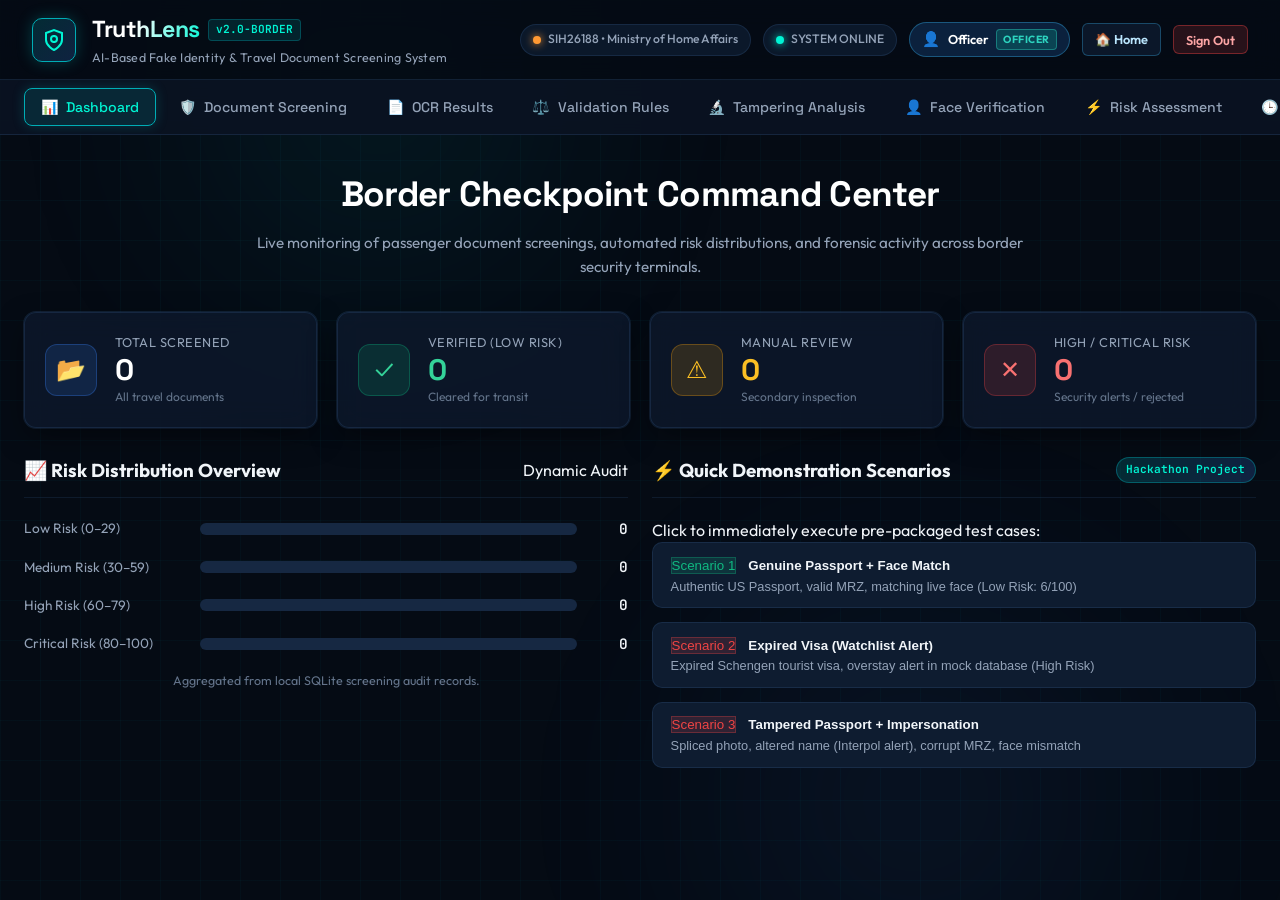
==== commit 83f845c0: "added uploded doc. history in inspect view" ====
--- a/static/index.html
+++ b/static/index.html
@@ -12,7 +12,7 @@
   <link rel="preconnect" href="https://fonts.googleapis.com">
   <link rel="preconnect" href="https://fonts.gstatic.com" crossorigin>
   <link href="https://fonts.googleapis.com/css2?family=Outfit:wght@300;400;500;600;700;800&family=Space+Grotesk:wght@400;500;600;700&family=JetBrains+Mono:wght@400;500;600&display=swap" rel="stylesheet">
-  <link rel="stylesheet" href="/static/css/style.css?v=6.0" />
+  <link rel="stylesheet" href="/static/css/style.css?v=7.0" />
 </head>
 
 <body>
@@ -808,6 +808,68 @@
         </p>
       </div>
 
+      <!-- Original Document Inspection Preview Card -->
+      <div class="cyber-card inspect-doc-card" id="inspect-doc-container">
+        <div class="card-header inspect-card-header">
+          <div class="inspect-header-left">
+            <span class="inspect-icon">📑</span>
+            <div>
+              <h3 class="inspect-title">Original Screened Document</h3>
+              <p class="inspect-subtitle" id="inspect-doc-subtitle">
+                Record: <strong id="inspect-doc-id" style="font-family: var(--font-mono);">--</strong>
+                <span class="meta-sep">•</span> Screened: <span id="inspect-doc-timestamp">--</span>
+              </p>
+            </div>
+          </div>
+          <div class="inspect-header-actions">
+            <span class="badge-tech" id="inspect-doc-type-badge">TYPE: --</span>
+            <button type="button" class="cyber-btn btn-secondary btn-sm" id="btn-inspect-fullsize" title="View document in full resolution">
+              🔍 View Full Size
+            </button>
+          </div>
+        </div>
+        <div class="card-body inspect-doc-body">
+          <div class="inspect-preview-layout">
+            <div class="inspect-preview-viewport" id="inspect-preview-viewport">
+              <img id="inspect-doc-img" class="inspect-preview-img hidden" src="" alt="Original Document" />
+              <div id="inspect-doc-loading" class="inspect-doc-status hidden">
+                <div class="inspect-spinner"></div>
+                <span>Loading original document...</span>
+              </div>
+              <div id="inspect-doc-unavailable" class="inspect-doc-status text-muted hidden">
+                <span class="unavailable-icon">⚠️</span>
+                <span class="unavailable-text">Original document unavailable</span>
+              </div>
+            </div>
+            <div class="inspect-doc-sidebar">
+              <div class="inspect-meta-card">
+                <h4 class="inspect-meta-title">Document File Metadata</h4>
+                <div class="inspect-meta-row">
+                  <span class="meta-label">Stored File:</span>
+                  <span class="meta-val font-mono" id="inspect-meta-filename">--</span>
+                </div>
+                <div class="inspect-meta-row">
+                  <span class="meta-label">MIME / Format:</span>
+                  <span class="meta-val font-mono" id="inspect-meta-format">--</span>
+                </div>
+                <div class="inspect-meta-row">
+                  <span class="meta-label">Storage Status:</span>
+                  <span class="meta-val text-green" id="inspect-meta-status">Stored Record Upload</span>
+                </div>
+                <div class="inspect-meta-row">
+                  <span class="meta-label">Integrity Verification:</span>
+                  <span class="meta-val text-green" id="inspect-meta-integrity">Bit-for-Bit Authentic</span>
+                </div>
+              </div>
+              <div class="inspect-tip-box">
+                <span class="inspect-tip-icon">ℹ️</span>
+                <span class="inspect-tip-text">Authentic stored file from intake. Preserved exactly as uploaded by officer or captured at border inspection.</span>
+              </div>
+            </div>
+          </div>
+        </div>
+      </div>
+
       <!-- Verdict Banner -->
       <div class="verdict-banner banner-pending" id="master-verdict-banner">
         <div class="verdict-icon" id="master-verdict-icon">🛡️</div>
@@ -1059,8 +1121,32 @@
     </div>
   </div>
 
+  <!-- Full-Resolution Document Inspection Modal -->
+  <div id="fullsize-modal" class="cyber-modal hidden">
+    <div class="cyber-modal-backdrop" id="fullsize-modal-backdrop"></div>
+    <div class="cyber-modal-dialog modal-fullsize-dialog">
+      <div class="cyber-modal-header">
+        <div class="modal-title-group">
+          <span class="modal-badge">FULL RESOLUTION INSPECTION</span>
+          <h3 id="fullsize-modal-title">Original Screened Document</h3>
+        </div>
+        <div class="modal-header-actions">
+          <a id="fullsize-modal-newtab" href="#" target="_blank" class="cyber-btn btn-secondary btn-sm" title="Open full image in a new browser tab">
+            ⤢ Open in New Tab
+          </a>
+          <button type="button" class="btn-close-modal" id="btn-close-fullsize" title="Close modal">✕</button>
+        </div>
+      </div>
+      <div class="cyber-modal-body fullsize-image-body">
+        <div class="fullsize-img-container">
+          <img id="fullsize-modal-img" src="" alt="Full Resolution Document" />
+        </div>
+      </div>
+    </div>
+  </div>
+
   <!-- Client Application Script -->
-  <script src="/static/js/app.js?v=6.0"></script>
+  <script src="/static/js/app.js?v=7.0"></script>
 </body>
 
 </html>
--- a/static/css/style.css
+++ b/static/css/style.css
@@ -59,7 +59,6 @@
   padding: 0;
 }
 
-/* Global Hidden Utility */
 .hidden {
   display: none !important;
 }
@@ -524,25 +523,75 @@
   margin: 0 auto;
 }
 
+.preview-box,
 .preview-img-wrapper {
   position: relative;
   border-radius: 10px;
-  overflow: hidden;
+  overflow: visible;
   border: 1px solid var(--teal-primary);
   box-shadow: 0 6px 20px rgba(0, 0, 0, 0.6);
   max-height: 240px;
+  width: 100%;
+  max-width: 480px;
+  margin: 0 auto;
   background: #000;
-}
-
+  z-index: 25;
+}
+
+.preview-box img,
 .preview-img-wrapper img {
   width: 100%;
   height: auto;
   max-height: 240px;
   object-fit: contain;
   display: block;
-}
-
-/* Preview Image Wrapper */
+  border-radius: 9px;
+}
+
+.dropzone.has-preview input[type="file"],
+.dropzone.has-file input[type="file"] {
+  pointer-events: none;
+}
+
+.btn-clear-img {
+  position: absolute;
+  top: 8px;
+  right: 8px;
+  width: 24px;
+  height: 24px;
+  min-width: 24px;
+  min-height: 24px;
+  box-sizing: border-box;
+  border-radius: 50%;
+  background: #EF4444;
+  color: #ffffff;
+  border: 1.5px solid rgba(255, 255, 255, 0.85);
+  cursor: pointer;
+  display: flex;
+  align-items: center;
+  justify-content: center;
+  font-size: 11px;
+  font-weight: 700;
+  line-height: 1;
+  padding: 0;
+  margin: 0;
+  z-index: 50;
+  pointer-events: auto;
+  box-shadow: 0 2px 8px rgba(0, 0, 0, 0.5);
+  transition: transform 0.18s ease, background-color 0.18s ease, box-shadow 0.18s ease;
+  user-select: none;
+}
+
+.btn-clear-img:hover {
+  background: #DC2626;
+  border-color: #ffffff;
+  transform: scale(1.12);
+  box-shadow: 0 0 10px rgba(239, 68, 68, 0.7), 0 3px 10px rgba(0, 0, 0, 0.6);
+}
+
+.btn-clear-img:active {
+  transform: scale(0.95);
+}
 
 .preview-meta {
   margin-top: 0.85rem;
@@ -1685,9 +1734,9 @@
 
 /* Quick Demo Scenario Buttons */
 .demo-quick-buttons {
-  display: grid;
-  grid-template-columns: repeat(auto-fit, minmax(250px, 1fr));
-  gap: 0.75rem;
+  display: flex;
+  flex-direction: column;
+  gap: 0.85rem;
 }
 
 .quick-demo-btn {
@@ -1878,9 +1927,6 @@
 .preview-box {
   width: 100%;
   position: relative;
-  display: flex;
-  justify-content: center;
-  align-items: center;
 }
 
 .preview-box img {
@@ -1889,146 +1935,56 @@
   border-radius: 8px;
   object-fit: contain;
   border: 1px solid var(--border-subtle);
-  display: block;
-}
-
-/* Prominent Clear / Cancel Button */
-.btn-clear-img {
-  position: absolute !important;
-  top: 6px !important;
-  right: 6px !important;
-  width: 32px !important;
-  height: 32px !important;
-  background: #EF4444 !important;
-  color: #ffffff !important;
-  border: 2px solid #ffffff !important;
-  border-radius: 50% !important;
-  font-weight: 800 !important;
-  font-size: 0.95rem !important;
-  cursor: pointer !important;
-  z-index: 999 !important;
-  pointer-events: auto !important;
-  display: flex !important;
-  align-items: center !important;
-  justify-content: center !important;
-  box-shadow: 0 4px 14px rgba(0, 0, 0, 0.7) !important;
-  transition: transform 0.2s ease, background 0.2s ease !important;
-}
-
-.btn-clear-img:hover {
-  background: #DC2626 !important;
-  transform: scale(1.15) !important;
-}
-
-/* Dropzone state when preview is active */
-.dropzone.has-preview {
-  cursor: default;
-  padding: 1.25rem 1rem;
-}
-
-.dropzone.has-preview input[type="file"] {
-  display: none !important;
-  pointer-events: none !important;
-}
-
-/* Live Mode Panels & Toggle */
-.live-mode-panel {
-  width: 100%;
-}
-
+}
+
+/* Live Mode Toggle & Webcam */
 .live-input-toggle {
   display: flex;
-  gap: 0.6rem;
+  gap: 0.5rem;
   margin-bottom: 1rem;
-  background: rgba(10, 20, 36, 0.6);
-  padding: 4px;
-  border-radius: 10px;
-  border: 1px solid rgba(0, 173, 181, 0.2);
 }
 
 .toggle-btn {
   flex: 1;
-  background: transparent;
-  border: 1px solid transparent;
+  background: var(--bg-surface);
+  border: 1px solid var(--border-subtle);
   color: var(--text-muted);
-  padding: 0.6rem 0.8rem;
-  border-radius: 8px;
+  padding: 0.5rem;
+  border-radius: 6px;
   cursor: pointer;
   font-size: 0.85rem;
-  font-weight: 600;
-  display: flex;
-  align-items: center;
-  justify-content: center;
-  gap: 6px;
-  transition: all 0.2s ease;
+  font-weight: 500;
+  transition: all 0.2s;
 }
 
 .toggle-btn.active {
   background: var(--teal-primary);
-  color: #051329;
-  font-weight: 700;
-  box-shadow: 0 0 15px rgba(0, 173, 181, 0.35);
-}
-
-.toggle-btn:hover:not(.active) {
-  background: rgba(0, 173, 181, 0.1);
-  color: var(--text-highlight);
-}
-
-/* Live Webcam Box & Status Indicator */
+  color: #000;
+  font-weight: 600;
+  border-color: var(--teal-neon);
+}
+
 .webcam-box {
-  border: 2px solid #00ADB5;
-  box-shadow: 0 0 25px rgba(0, 173, 181, 0.25);
+  border: 1px solid var(--border-subtle);
   border-radius: 12px;
   overflow: hidden;
   background: #000;
   text-align: center;
-  position: relative;
-}
-
-.webcam-live-bar {
-  display: flex;
-  align-items: center;
-  justify-content: center;
-  gap: 8px;
-  padding: 8px 12px;
-  background: rgba(10, 20, 36, 0.95);
-  border-bottom: 1px solid rgba(0, 173, 181, 0.35);
-  font-size: 0.8rem;
-  font-weight: 700;
-  color: #00ADB5;
-  letter-spacing: 0.6px;
-}
-
-.live-indicator-dot {
-  width: 10px;
-  height: 10px;
-  border-radius: 50%;
-  background: #EF4444;
-  box-shadow: 0 0 10px #EF4444;
-  animation: live-indicator-blink 1.2s infinite ease-in-out;
-}
-
-@keyframes live-indicator-blink {
-  0%, 100% { opacity: 1; transform: scale(1); }
-  50% { opacity: 0.35; transform: scale(0.85); }
 }
 
 .webcam-box video {
   width: 100%;
-  height: 220px;
+  max-height: 220px;
   object-fit: cover;
   display: block;
-  background: #000;
 }
 
 .webcam-controls {
-  padding: 0.85rem 1rem;
-  display: flex;
-  gap: 0.75rem;
+  padding: 0.75rem;
+  display: flex;
+  gap: 0.5rem;
   justify-content: center;
-  background: rgba(10, 20, 36, 0.9);
-  border-top: 1px solid rgba(0, 173, 181, 0.2);
+  background: var(--bg-surface);
 }
 
 /* Action Bar */
@@ -2979,90 +2935,6 @@
   line-height: 1.35;
 }
 
-.officer-summary-box {
-  background: linear-gradient(135deg, rgba(16, 185, 129, 0.08) 0%, rgba(14, 165, 233, 0.08) 100%);
-  border: 1px solid rgba(14, 165, 233, 0.3);
-  border-radius: 8px;
-  padding: 0.85rem 1rem;
-  margin-bottom: 0.85rem;
-  box-shadow: 0 4px 14px rgba(0, 0, 0, 0.25);
-  position: relative;
-  overflow: hidden;
-}
-
-.officer-summary-box::before {
-  content: "";
-  position: absolute;
-  top: 0;
-  left: 0;
-  width: 3px;
-  height: 100%;
-  background: linear-gradient(180deg, #10B981 0%, #0EA5E9 100%);
-}
-
-.officer-summary-header {
-  display: flex;
-  justify-content: space-between;
-  align-items: center;
-  margin-bottom: 0.45rem;
-}
-
-.summary-title-group {
-  display: flex;
-  align-items: center;
-  gap: 0.4rem;
-}
-
-.summary-icon {
-  font-size: 0.95rem;
-}
-
-.summary-heading {
-  font-family: var(--font-tech);
-  font-size: 0.8rem;
-  font-weight: 700;
-  letter-spacing: 0.04em;
-  color: #E2E8F0;
-  text-transform: uppercase;
-}
-
-.ai-source-badge {
-  font-family: var(--font-tech);
-  font-size: 0.65rem;
-  font-weight: 700;
-  letter-spacing: 0.05em;
-  padding: 0.2rem 0.55rem;
-  border-radius: 12px;
-  display: inline-flex;
-  align-items: center;
-  gap: 0.35rem;
-  transition: all 0.25s ease;
-  user-select: none;
-}
-
-.ai-source-badge.badge-local,
-.ai-source-badge.local-badge {
-  background: rgba(16, 185, 129, 0.15);
-  color: #34D399;
-  border: 1px solid rgba(16, 185, 129, 0.45);
-  box-shadow: 0 0 10px rgba(16, 185, 129, 0.2);
-}
-
-.ai-source-badge.badge-cloud {
-  background: rgba(14, 165, 233, 0.15);
-  color: #38BDF8;
-  border: 1px solid rgba(14, 165, 233, 0.45);
-  box-shadow: 0 0 10px rgba(14, 165, 233, 0.2);
-}
-
-
-.officer-summary-text {
-  font-size: 0.83rem;
-  color: #F1F5F9;
-  line-height: 1.45;
-  font-weight: 400;
-}
-
 .officer-decision-box {
   background: rgba(0, 173, 181, 0.08);
   border: 1px solid rgba(0, 173, 181, 0.25);
@@ -3205,309 +3077,459 @@
 }
 
 /* ==========================================================================
-   Cyber Table & Screening Audit Log Styling
+   Cyber Table & Screening History Table (Horizontal Spacing & Responsiveness)
    ========================================================================== */
 .table-responsive {
   width: 100%;
   overflow-x: auto;
+  -webkit-overflow-scrolling: touch;
+  margin-top: 0.5rem;
   border-radius: 8px;
-  border: 1px solid var(--border-subtle);
-  background: rgba(10, 19, 34, 0.6);
-  box-shadow: 0 4px 20px rgba(0, 0, 0, 0.25);
-  margin-top: 0.75rem;
+  border: 1px solid rgba(45, 75, 115, 0.35);
+  background: rgba(8, 16, 28, 0.6);
 }
 
 .cyber-table {
   width: 100%;
-  border-collapse: collapse;
-  text-align: left;
-  font-size: 0.88rem;
+  border-collapse: separate;
+  border-spacing: 0;
+  font-size: 0.86rem;
   color: var(--text-main);
 }
 
-.cyber-table thead {
-  background: rgba(14, 28, 48, 0.95);
-  border-bottom: 2px solid rgba(0, 173, 181, 0.4);
+.cyber-table thead tr {
+  background: rgba(14, 26, 46, 0.95);
 }
 
 .cyber-table th {
-  padding: 14px 18px;
-  font-family: var(--font-tech);
-  font-size: 0.8rem;
+  color: #94A3B8;
+  font-weight: 700;
+  font-size: 0.75rem;
   text-transform: uppercase;
   letter-spacing: 0.06em;
-  color: var(--teal-neon);
-  font-weight: 700;
+  padding: 1.1rem 1.4rem;
+  border-bottom: 2px solid rgba(0, 173, 181, 0.45);
   white-space: nowrap;
-  border-right: 1px solid rgba(45, 75, 115, 0.2);
-}
-
-.cyber-table th:last-child {
-  border-right: none;
+  text-align: left;
 }
 
 .cyber-table td {
-  padding: 13px 18px;
+  padding: 1rem 1.4rem;
   border-bottom: 1px solid rgba(45, 75, 115, 0.25);
-  border-right: 1px solid rgba(45, 75, 115, 0.15);
   vertical-align: middle;
   white-space: nowrap;
-}
-
-.cyber-table td:last-child {
-  border-right: none;
+  font-size: 0.86rem;
 }
 
 .cyber-table tbody tr {
-  transition: background 0.2s ease;
-}
-
-.cyber-table tbody tr:hover {
-  background: rgba(0, 173, 181, 0.06);
+  transition: background 0.15s ease;
+}
+
+.cyber-table tbody tr:hover td {
+  background: rgba(0, 173, 181, 0.07);
 }
 
 .cyber-table .table-empty {
   text-align: center;
-  padding: 3.5rem 1rem;
-  color: var(--text-muted);
+  padding: 3rem 1.5rem;
+  color: var(--text-dim);
   font-style: italic;
   font-size: 0.92rem;
 }
 
-/* Privacy Masked Document Number Badge (DPDP Act Compliance) */
-.masked-doc-badge {
-  background: rgba(15, 23, 42, 0.65);
-  border: 1px solid rgba(56, 189, 248, 0.25);
-  padding: 3px 8px;
+/* History Table Specific Column Widths & Spacing */
+#history-table {
+  min-width: 980px;
+}
+
+#history-table th:nth-child(1),
+#history-table td:nth-child(1) {
+  padding-left: 1.6rem;
+  font-family: var(--font-mono);
+}
+
+#history-table th:nth-child(2),
+#history-table td:nth-child(2) {
+  color: var(--text-muted);
+}
+
+#history-table th:nth-child(5),
+#history-table td:nth-child(5) {
+  font-family: var(--font-mono);
+}
+
+#history-table th:nth-child(6),
+#history-table td:nth-child(6) {
+  text-align: center;
+}
+
+#history-table th:nth-child(8),
+#history-table td:nth-child(8) {
+  text-align: right;
+  padding-right: 1.6rem;
+}
+
+/* ==========================================================================
+   Inspection Document Preview Card (History -> Inspect)
+   ========================================================================== */
+.inspect-doc-card {
+  margin-bottom: 2rem;
+  border: 1px solid rgba(0, 173, 181, 0.4);
+  background: linear-gradient(135deg, rgba(14, 26, 46, 0.9) 0%, rgba(8, 16, 28, 0.95) 100%);
+  box-shadow: 0 10px 30px rgba(0, 0, 0, 0.5), 0 0 20px rgba(0, 173, 181, 0.15);
+}
+
+.inspect-card-header {
+  display: flex;
+  align-items: center;
+  justify-content: space-between;
+  padding: 1.1rem 1.6rem;
+  border-bottom: 1px solid rgba(45, 75, 115, 0.4);
+  background: rgba(10, 20, 36, 0.8);
+}
+
+.inspect-header-left {
+  display: flex;
+  align-items: center;
+  gap: 0.85rem;
+}
+
+.inspect-icon {
+  font-size: 1.6rem;
+  line-height: 1;
+}
+
+.inspect-title {
+  font-family: var(--font-tech);
+  font-size: 1.2rem;
+  font-weight: 700;
+  color: #fff;
+  margin: 0;
+}
+
+.inspect-subtitle {
+  font-size: 0.8rem;
+  color: var(--text-muted);
+  margin-top: 0.2rem;
+}
+
+.meta-sep {
+  margin: 0 0.35rem;
+  color: var(--text-dim);
+}
+
+.inspect-header-actions {
+  display: flex;
+  align-items: center;
+  gap: 0.85rem;
+}
+
+.inspect-doc-body {
+  padding: 1.5rem;
+}
+
+.inspect-preview-layout {
+  display: grid;
+  grid-template-columns: minmax(0, 1.8fr) minmax(280px, 1fr);
+  gap: 1.5rem;
+  align-items: stretch;
+}
+
+@media (max-width: 900px) {
+  .inspect-preview-layout {
+    grid-template-columns: 1fr;
+  }
+}
+
+.inspect-preview-viewport {
+  background: #02060D;
+  border: 1px solid rgba(45, 75, 115, 0.45);
+  border-radius: 10px;
+  min-height: 280px;
+  max-height: 480px;
+  display: flex;
+  align-items: center;
+  justify-content: center;
+  position: relative;
+  overflow: hidden;
+  box-shadow: inset 0 0 30px rgba(0, 0, 0, 0.8);
+  padding: 1rem;
+}
+
+/* Mutually exclusive state displays for Inspection Viewport */
+#inspect-preview-viewport[data-state="loading"] #inspect-doc-loading {
+  display: flex !important;
+}
+#inspect-preview-viewport[data-state="loading"] #inspect-doc-img,
+#inspect-preview-viewport[data-state="loading"] #inspect-doc-unavailable {
+  display: none !important;
+}
+
+#inspect-preview-viewport[data-state="success"] #inspect-doc-img {
+  display: block !important;
+}
+#inspect-preview-viewport[data-state="success"] #inspect-doc-loading,
+#inspect-preview-viewport[data-state="success"] #inspect-doc-unavailable {
+  display: none !important;
+}
+
+#inspect-preview-viewport[data-state="error"] #inspect-doc-unavailable {
+  display: flex !important;
+}
+#inspect-preview-viewport[data-state="error"] #inspect-doc-loading,
+#inspect-preview-viewport[data-state="error"] #inspect-doc-img {
+  display: none !important;
+}
+
+.inspect-preview-img {
+  max-height: 440px;
+  width: auto;
+  max-width: 100%;
+  object-fit: contain;
   border-radius: 6px;
-  color: #bae6fd;
+  box-shadow: 0 8px 24px rgba(0, 0, 0, 0.7);
+  transition: transform 0.25s ease;
+}
+
+.inspect-preview-img:hover {
+  transform: scale(1.015);
+}
+
+.inspect-doc-status {
+  display: flex;
+  flex-direction: column;
+  align-items: center;
+  justify-content: center;
+  gap: 0.75rem;
+  padding: 2.5rem 1.5rem;
+  text-align: center;
+}
+
+.inspect-spinner {
+  width: 36px;
+  height: 36px;
+  border: 3px solid rgba(0, 173, 181, 0.2);
+  border-top-color: var(--teal-neon);
+  border-radius: 50%;
+  animation: spin 0.8s linear infinite;
+}
+
+@keyframes spin {
+  to { transform: rotate(360deg); }
+}
+
+.unavailable-icon {
+  font-size: 2.2rem;
+  color: #F59E0B;
+}
+
+.unavailable-text {
+  font-size: 1.05rem;
+  font-weight: 600;
+  color: #CBD5E1;
+  letter-spacing: 0.02em;
+}
+
+.inspect-doc-sidebar {
+  display: flex;
+  flex-direction: column;
+  gap: 1rem;
+}
+
+.inspect-meta-card {
+  background: rgba(10, 20, 36, 0.85);
+  border: 1px solid rgba(45, 75, 115, 0.35);
+  border-radius: 10px;
+  padding: 1.25rem;
+}
+
+.inspect-meta-title {
+  font-family: var(--font-tech);
+  font-size: 0.85rem;
+  text-transform: uppercase;
+  letter-spacing: 0.05em;
+  color: var(--teal-neon);
+  margin-bottom: 0.85rem;
+  padding-bottom: 0.45rem;
+  border-bottom: 1px solid rgba(0, 173, 181, 0.2);
+}
+
+.inspect-meta-row {
+  display: flex;
+  justify-content: space-between;
+  align-items: center;
+  padding: 0.45rem 0;
+  border-bottom: 1px solid rgba(45, 75, 115, 0.18);
+  font-size: 0.82rem;
+}
+
+.inspect-meta-row:last-child {
+  border-bottom: none;
+}
+
+.inspect-meta-row .meta-label {
+  color: var(--text-dim);
+}
+
+.inspect-meta-row .meta-val {
+  color: var(--text-highlight);
+  font-weight: 500;
+  max-width: 170px;
+  overflow: hidden;
+  text-overflow: ellipsis;
+  white-space: nowrap;
+}
+
+.inspect-tip-box {
+  display: flex;
+  align-items: flex-start;
+  gap: 0.65rem;
+  background: rgba(0, 173, 181, 0.06);
+  border: 1px solid rgba(0, 173, 181, 0.25);
+  border-radius: 8px;
+  padding: 0.85rem 1rem;
+  font-size: 0.78rem;
+  color: var(--text-muted);
+  line-height: 1.45;
+}
+
+.inspect-tip-icon {
+  font-size: 1rem;
+  color: var(--teal-neon);
+  flex-shrink: 0;
+  margin-top: 1px;
+}
+
+/* ==========================================================================
+   Full-Size Document Modal (Lightbox)
+   ========================================================================== */
+.cyber-modal {
+  position: fixed;
+  inset: 0;
+  z-index: 1000;
+  display: flex;
+  align-items: center;
+  justify-content: center;
+  padding: 1.5rem;
+}
+
+.cyber-modal.hidden {
+  display: none !important;
+}
+
+.cyber-modal-backdrop {
+  position: absolute;
+  inset: 0;
+  background: rgba(3, 7, 18, 0.88);
+  backdrop-filter: blur(10px);
+}
+
+.cyber-modal-dialog {
+  position: relative;
+  z-index: 10;
+  background: #0A1322;
+  border: 1px solid rgba(0, 173, 181, 0.4);
+  border-radius: 14px;
+  width: 100%;
+  max-width: 1100px;
+  max-height: 92vh;
+  display: flex;
+  flex-direction: column;
+  overflow: hidden;
+  box-shadow: 0 25px 60px rgba(0, 0, 0, 0.9), 0 0 30px rgba(0, 173, 181, 0.2);
+  animation: modalScaleIn 0.2s ease-out;
+}
+
+@keyframes modalScaleIn {
+  from { opacity: 0; transform: scale(0.96); }
+  to { opacity: 1; transform: scale(1); }
+}
+
+.cyber-modal-header {
+  display: flex;
+  align-items: center;
+  justify-content: space-between;
+  padding: 1rem 1.5rem;
+  background: rgba(14, 26, 46, 0.95);
+  border-bottom: 1px solid rgba(45, 75, 115, 0.4);
+}
+
+.modal-title-group {
+  display: flex;
+  align-items: center;
+  gap: 0.85rem;
+}
+
+.modal-badge {
   font-family: var(--font-mono);
+  font-size: 0.68rem;
+  font-weight: 700;
   letter-spacing: 0.08em;
-  font-size: 0.82rem;
-  display: inline-block;
-  box-shadow: inset 0 1px 3px rgba(0, 0, 0, 0.3);
-}
-
-/* ========================================================================== */
-/* CRYPTOGRAPHIC AUDIT TRAIL & HASH-CHAIN STYLES                             */
-/* ========================================================================== */
-
-.audit-banner {
-  display: flex;
-  align-items: center;
-  gap: 1.25rem;
-  padding: 1.25rem 1.5rem;
-  border-radius: 12px;
-  background: rgba(15, 23, 42, 0.6);
-  border: 1px solid rgba(56, 189, 248, 0.2);
-  transition: all 0.3s ease;
-}
-
-.audit-banner.neutral {
-  border-color: rgba(148, 163, 184, 0.3);
-  background: rgba(30, 41, 59, 0.4);
-}
-
-.audit-banner.success {
-  border-color: rgba(16, 185, 129, 0.6);
-  background: linear-gradient(135deg, rgba(16, 185, 129, 0.12) 0%, rgba(15, 23, 42, 0.7) 100%);
-  box-shadow: 0 0 25px rgba(16, 185, 129, 0.15);
-}
-
-.audit-banner.error {
-  border-color: rgba(244, 63, 94, 0.7);
-  background: linear-gradient(135deg, rgba(244, 63, 94, 0.15) 0%, rgba(15, 23, 42, 0.7) 100%);
-  box-shadow: 0 0 30px rgba(244, 63, 94, 0.25);
-}
-
-.audit-banner-icon {
-  font-size: 2.2rem;
-  flex-shrink: 0;
-}
-
-.audit-banner-content h4 {
-  margin: 0 0 0.35rem 0;
+  background: rgba(0, 173, 181, 0.2);
+  color: var(--teal-neon);
+  border: 1px solid rgba(0, 173, 181, 0.4);
+  padding: 0.2rem 0.5rem;
+  border-radius: 4px;
+}
+
+.cyber-modal-header h3 {
+  font-family: var(--font-tech);
   font-size: 1.15rem;
   font-weight: 700;
-  color: #f8fafc;
-}
-
-.audit-banner.success .audit-banner-content h4 {
-  color: #34d399;
-}
-
-.audit-banner.error .audit-banner-content h4 {
-  color: #fb7185;
-}
-
-.audit-banner-content p {
+  color: #fff;
   margin: 0;
-  font-size: 0.92rem;
-  color: #cbd5e1;
-  line-height: 1.5;
-}
-
-/* Visual Hash Chain Horizontal Scroll */
-.hash-chain-scroll-container {
+}
+
+.modal-header-actions {
+  display: flex;
+  align-items: center;
+  gap: 0.75rem;
+}
+
+.btn-close-modal {
+  width: 32px;
+  height: 32px;
+  border-radius: 6px;
+  background: rgba(255, 255, 255, 0.06);
+  border: 1px solid rgba(255, 255, 255, 0.15);
+  color: #94A3B8;
+  font-size: 1.1rem;
+  cursor: pointer;
+  display: flex;
+  align-items: center;
+  justify-content: center;
+  transition: all 0.15s ease;
+}
+
+.btn-close-modal:hover {
+  background: rgba(239, 68, 68, 0.2);
+  border-color: #EF4444;
+  color: #F87171;
+}
+
+.fullsize-image-body {
+  padding: 1.25rem;
+  overflow: auto;
+  display: flex;
+  align-items: center;
+  justify-content: center;
+  background: #02060D;
+  min-height: 400px;
+}
+
+.fullsize-img-container {
+  display: flex;
+  align-items: center;
+  justify-content: center;
+  max-height: calc(92vh - 120px);
   width: 100%;
-  overflow-x: auto;
-  padding: 1rem 0.5rem 1.5rem 0.5rem;
-}
-
-.hash-chain-scroll-container::-webkit-scrollbar {
-  height: 8px;
-}
-
-.hash-chain-scroll-container::-webkit-scrollbar-track {
-  background: rgba(15, 23, 42, 0.6);
+}
+
+.fullsize-img-container img {
+  max-width: 100%;
+  max-height: calc(92vh - 140px);
+  object-fit: contain;
   border-radius: 4px;
-}
-
-.hash-chain-scroll-container::-webkit-scrollbar-thumb {
-  background: rgba(56, 189, 248, 0.3);
-  border-radius: 4px;
-}
-
-.hash-chain-scroll-container::-webkit-scrollbar-thumb:hover {
-  background: rgba(56, 189, 248, 0.6);
-}
-
-.hash-chain-list {
-  display: flex;
-  align-items: center;
-  gap: 14px;
-  min-width: min-content;
-}
-
-.hash-chain-empty {
-  text-align: center;
-  padding: 3rem 1.5rem;
-  color: #94a3b8;
-  font-style: italic;
-  width: 100%;
-}
-
-.hash-chain-node {
-  background: rgba(15, 23, 42, 0.85);
-  border: 1px solid rgba(56, 189, 248, 0.3);
-  border-radius: 12px;
-  padding: 1.1rem 1.25rem;
-  min-width: 220px;
-  max-width: 260px;
-  flex-shrink: 0;
-  position: relative;
-  box-shadow: 0 4px 16px rgba(0, 0, 0, 0.4);
-  transition: transform 0.2s ease, border-color 0.2s ease, box-shadow 0.2s ease;
-}
-
-.hash-chain-node:hover {
-  transform: translateY(-4px);
-  border-color: rgba(56, 189, 248, 0.7);
-  box-shadow: 0 8px 24px rgba(56, 189, 248, 0.2);
-}
-
-.hash-chain-node.genesis {
-  border-color: rgba(168, 85, 247, 0.5);
-  background: linear-gradient(135deg, rgba(88, 28, 135, 0.25) 0%, rgba(15, 23, 42, 0.85) 100%);
-}
-
-.hash-chain-node.genesis .node-badge {
-  background: rgba(168, 85, 247, 0.2);
-  color: #c084fc;
-  border: 1px solid rgba(168, 85, 247, 0.4);
-}
-
-.node-badge {
-  display: inline-block;
-  font-size: 0.7rem;
-  font-weight: 700;
-  letter-spacing: 0.5px;
-  padding: 2px 8px;
-  border-radius: 6px;
-  background: rgba(56, 189, 248, 0.15);
-  color: #38bdf8;
-  border: 1px solid rgba(56, 189, 248, 0.3);
-  margin-bottom: 0.5rem;
-}
-
-.node-id {
-  font-size: 0.95rem;
-  font-weight: 700;
-  color: #f1f5f9;
-  font-family: var(--font-tech);
-  margin-bottom: 0.4rem;
-  white-space: nowrap;
-  overflow: hidden;
-  text-overflow: ellipsis;
-}
-
-.node-hash,
-.node-prev {
-  font-size: 0.78rem;
-  color: #94a3b8;
-  margin-bottom: 0.25rem;
-  display: flex;
-  align-items: center;
-  gap: 6px;
-}
-
-.hash-label {
-  font-size: 0.68rem;
-  color: #64748b;
-  font-weight: 600;
-}
-
-.code-hash {
-  font-family: 'JetBrains Mono', monospace;
-  color: #38bdf8;
-  background: rgba(0, 0, 0, 0.4);
-  padding: 1px 6px;
-  border-radius: 4px;
-  font-size: 0.75rem;
-}
-
-.code-prev {
-  font-family: 'JetBrains Mono', monospace;
-  color: #a855f7;
-  background: rgba(0, 0, 0, 0.4);
-  padding: 1px 6px;
-  border-radius: 4px;
-  font-size: 0.75rem;
-}
-
-.node-meta {
-  font-size: 0.72rem;
-  color: #64748b;
-  margin-top: 0.5rem;
-  border-top: 1px solid rgba(148, 163, 184, 0.1);
-  padding-top: 0.4rem;
-}
-
-.hash-chain-connector {
-  display: flex;
-  flex-direction: column;
-  align-items: center;
-  justify-content: center;
-  color: #38bdf8;
-  flex-shrink: 0;
-  padding: 0 4px;
-}
-
-.chain-link-icon {
-  font-size: 0.85rem;
-  opacity: 0.8;
-}
-
-.chain-arrow {
-  font-size: 1.25rem;
-  font-weight: bold;
-  color: #06b6d4;
-  animation: pulse-arrow 2s infinite;
-}
-
-@keyframes pulse-arrow {
-  0%, 100% { transform: translateX(0); opacity: 0.7; }
-  50% { transform: translateX(3px); opacity: 1; }
-}
-
-
+  box-shadow: 0 10px 30px rgba(0, 0, 0, 0.9);
+}
+
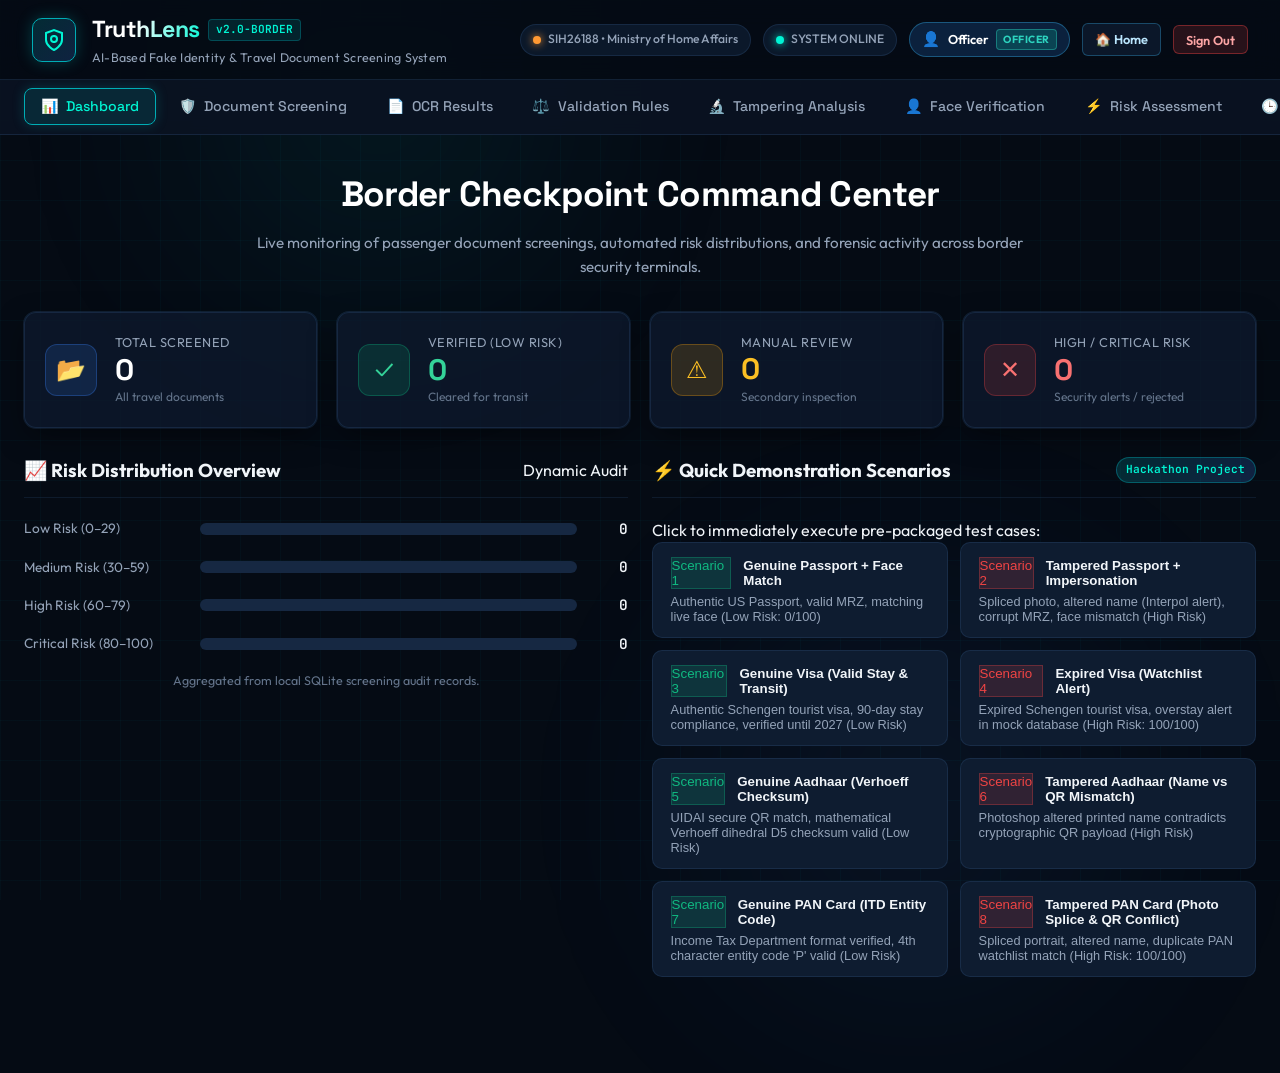
==== commit 57b31709: "chore: freeze tested TruthLens submission build" ====
--- a/static/index.html
+++ b/static/index.html
@@ -12,7 +12,7 @@
   <link rel="preconnect" href="https://fonts.googleapis.com">
   <link rel="preconnect" href="https://fonts.gstatic.com" crossorigin>
   <link href="https://fonts.googleapis.com/css2?family=Outfit:wght@300;400;500;600;700;800&family=Space+Grotesk:wght@400;500;600;700&family=JetBrains+Mono:wght@400;500;600&display=swap" rel="stylesheet">
-  <link rel="stylesheet" href="/static/css/style.css?v=7.0" />
+  <link rel="stylesheet" href="/static/css/style.css?v=9.3" />
 </head>
 
 <body>
@@ -89,6 +89,9 @@
       <button type="button" class="nav-tab" data-tab="tab-history">
         <span class="nav-icon">🕒</span> Screening History
       </button>
+      <button type="button" class="nav-tab" data-tab="tab-audit">
+        <span class="nav-icon">⛓️</span> Audit Integrity
+      </button>
       <button type="button" class="nav-tab" data-tab="tab-mockdb">
         <span class="nav-icon">🗄️</span> Mock Database
       </button>
@@ -199,28 +202,72 @@
           <div class="card-body">
             <p class="card-desc">Click to immediately execute pre-packaged test cases:</p>
             <div class="demo-quick-buttons">
+              <!-- PASSPORT PAIR -->
               <button type="button" class="quick-demo-btn btn-scenario-1" id="btn-quick-scenario-1">
                 <div class="btn-top">
                   <span class="badge-green">Scenario 1</span>
                   <strong>Genuine Passport + Face Match</strong>
                 </div>
-                <small>Authentic US Passport, valid MRZ, matching live face (Low Risk: 6/100)</small>
+                <small>Authentic US Passport, valid MRZ, matching live face (Low Risk: 0/100)</small>
               </button>
 
               <button type="button" class="quick-demo-btn btn-scenario-2" id="btn-quick-scenario-2">
                 <div class="btn-top">
                   <span class="badge-red">Scenario 2</span>
-                  <strong>Expired Visa (Watchlist Alert)</strong>
-                </div>
-                <small>Expired Schengen tourist visa, overstay alert in mock database (High Risk)</small>
+                  <strong>Tampered Passport + Impersonation</strong>
+                </div>
+                <small>Spliced photo, altered name (Interpol alert), corrupt MRZ, face mismatch (High Risk)</small>
               </button>
 
+              <!-- VISA PAIR -->
               <button type="button" class="quick-demo-btn btn-scenario-3" id="btn-quick-scenario-3">
                 <div class="btn-top">
-                  <span class="badge-red">Scenario 3</span>
-                  <strong>Tampered Passport + Impersonation</strong>
-                </div>
-                <small>Spliced photo, altered name (Interpol alert), corrupt MRZ, face mismatch</small>
+                  <span class="badge-green">Scenario 3</span>
+                  <strong>Genuine Visa (Valid Stay & Transit)</strong>
+                </div>
+                <small>Authentic Schengen tourist visa, 90-day stay compliance, verified until 2027 (Low Risk)</small>
+              </button>
+
+              <button type="button" class="quick-demo-btn btn-scenario-4" id="btn-quick-scenario-4">
+                <div class="btn-top">
+                  <span class="badge-red">Scenario 4</span>
+                  <strong>Expired Visa (Watchlist Alert)</strong>
+                </div>
+                <small>Expired Schengen tourist visa, overstay alert in mock database (High Risk: 100/100)</small>
+              </button>
+
+              <!-- AADHAAR PAIR -->
+              <button type="button" class="quick-demo-btn btn-scenario-5" id="btn-quick-scenario-5">
+                <div class="btn-top">
+                  <span class="badge-green">Scenario 5</span>
+                  <strong>Genuine Aadhaar (Verhoeff Checksum)</strong>
+                </div>
+                <small>UIDAI secure QR match, mathematical Verhoeff dihedral D5 checksum valid (Low Risk)</small>
+              </button>
+
+              <button type="button" class="quick-demo-btn btn-scenario-6" id="btn-quick-scenario-6">
+                <div class="btn-top">
+                  <span class="badge-red">Scenario 6</span>
+                  <strong>Tampered Aadhaar (Name vs QR Mismatch)</strong>
+                </div>
+                <small>Photoshop altered printed name contradicts cryptographic QR payload (High Risk)</small>
+              </button>
+
+              <!-- PAN CARD PAIR -->
+              <button type="button" class="quick-demo-btn btn-scenario-7" id="btn-quick-scenario-7">
+                <div class="btn-top">
+                  <span class="badge-green">Scenario 7</span>
+                  <strong>Genuine PAN Card (ITD Entity Code)</strong>
+                </div>
+                <small>Income Tax Department format verified, 4th character entity code 'P' valid (Low Risk)</small>
+              </button>
+
+              <button type="button" class="quick-demo-btn btn-scenario-8" id="btn-quick-scenario-8">
+                <div class="btn-top">
+                  <span class="badge-red">Scenario 8</span>
+                  <strong>Tampered PAN Card (Photo Splice & QR Conflict)</strong>
+                </div>
+                <small>Spliced portrait, altered name, duplicate PAN watchlist match (High Risk: 100/100)</small>
               </button>
             </div>
           </div>
@@ -340,32 +387,49 @@
             <span class="badge-tech">Biometric 1:1</span>
           </div>
           <div class="card-body">
+            <!-- Mode Switcher (Upload vs Live Camera) -->
             <div class="live-input-toggle">
-              <button type="button" class="toggle-btn active" id="btn-mode-upload">Upload File</button>
-              <button type="button" class="toggle-btn" id="btn-mode-webcam">Live Webcam</button>
-            </div>
-
-            <!-- File Upload for Live Face -->
-            <div class="dropzone" id="live-dropzone">
-              <input type="file" id="live-file-input" accept="image/jpeg,image/png,image/jpg"
-                class="file-input-hidden" />
-              <div class="dropzone-content" id="live-dropzone-content">
-                <div class="drop-icon">👤</div>
-                <h4 class="drop-title">Drop live passenger photo</h4>
-                <p class="drop-sub">Frontal facial portrait for 1:1 biometric comparison</p>
-              </div>
-              <div class="preview-box hidden" id="live-preview-box">
-                <img id="live-preview-img" src="" alt="Live Face Preview" />
-                <button type="button" class="btn-clear-img" id="btn-clear-live" title="Remove image">✕</button>
-              </div>
-            </div>
-
-            <!-- Webcam Viewfinder (Initially Hidden) -->
-            <div class="webcam-box hidden" id="webcam-container">
-              <video id="webcam-video" autoplay playsinline></video>
-              <div class="webcam-controls">
-                <button type="button" class="cyber-btn btn-secondary" id="btn-webcam-snap">📸 Capture Snapshot</button>
-                <button type="button" class="cyber-btn btn-outline" id="btn-webcam-cancel">Cancel</button>
+              <button type="button" class="toggle-btn active" id="btn-mode-upload">
+                <span class="toggle-icon">📁</span> Upload Photo
+              </button>
+              <button type="button" class="toggle-btn" id="btn-mode-webcam">
+                <span class="toggle-icon">📷</span> Use Live Camera
+              </button>
+            </div>
+
+            <!-- Panel 1: File Upload for Live Face -->
+            <div class="live-mode-panel" id="panel-live-upload">
+              <div class="dropzone" id="live-dropzone">
+                <input type="file" id="live-file-input" accept="image/jpeg,image/png,image/jpg"
+                  class="file-input-hidden" />
+                <div class="dropzone-content" id="live-dropzone-content">
+                  <div class="drop-icon">👤</div>
+                  <h4 class="drop-title">Drop live passenger photo</h4>
+                  <p class="drop-sub">or click to browse portrait (JPEG, PNG)</p>
+                </div>
+                <div class="preview-box hidden" id="live-preview-box">
+                  <img id="live-preview-img" src="" alt="Live Face Preview" />
+                  <button type="button" class="btn-clear-img" id="btn-clear-live" title="Remove image">✕</button>
+                </div>
+              </div>
+            </div>
+
+            <!-- Panel 2: Live Webcam Viewfinder (Only shown when Live Camera is clicked) -->
+            <div class="live-mode-panel hidden" id="panel-live-webcam">
+              <div class="webcam-box" id="webcam-container">
+                <div class="webcam-live-bar">
+                  <span class="live-indicator-dot"></span>
+                  <span>LIVE CAMERA FEED ACTIVE</span>
+                </div>
+                <video id="webcam-video" autoplay playsinline muted></video>
+                <div class="webcam-controls">
+                  <button type="button" class="cyber-btn btn-primary" id="btn-webcam-snap">
+                    <span>📸 Capture Snapshot</span>
+                  </button>
+                  <button type="button" class="cyber-btn btn-outline" id="btn-webcam-cancel">
+                    <span>✕ Cancel</span>
+                  </button>
+                </div>
               </div>
             </div>
           </div>
@@ -545,6 +609,20 @@
               <div class="checklist-stack" id="dossier-checklist-stack">
                 <!-- Dynamically populated -->
               </div>
+              <!-- Officer Summary (Plain-Language AI Explanation) -->
+              <div class="officer-summary-box" id="dossier-officer-summary-box">
+                <div class="officer-summary-header">
+                  <div class="summary-title-group">
+                    <span class="summary-icon">🛡️</span>
+                    <span class="summary-heading">Officer Briefing &amp; Plain-Language Rationale</span>
+                  </div>
+                  <span class="ai-source-badge badge-local" id="dossier-summary-source-badge">🔒 LOCAL-FIRST PRIVACY ENGINE</span>
+                </div>
+                <p class="officer-summary-text" id="dossier-officer-summary">
+                  Awaiting screening execution to generate non-technical plain language summary.
+                </p>
+              </div>
+
               <div class="officer-decision-box" id="dossier-officer-box">
                 <div class="officer-box-title">👮 Border Officer Protocol:</div>
                 <p class="officer-box-text" id="dossier-officer-rec">
@@ -576,9 +654,10 @@
     <!-- ================================================================= -->
     <section id="tab-ocr" class="tab-pane">
       <div class="section-intro">
-        <h1 class="page-title">Module 1: OCR Extraction &amp; Field Analysis</h1>
+        <h1 class="page-title">Module 1: OCR Extraction &amp; MRZ Decoding</h1>
         <p class="page-desc">
-          Optical Character Recognition extracted attributes, confidence metrics, and identity/travel field analysis.
+          Optical Character Recognition extracted attributes, confidence metrics, and ICAO Doc 9303 Machine Readable
+          Zone lines.
         </p>
       </div>
 
@@ -588,10 +667,7 @@
             <h3>Extracted Document Attributes</h3>
             <span class="badge-tech" id="ocr-doc-type-badge">Document: UNKNOWN</span>
           </div>
-          <div class="ocr-conf-group" style="text-align: right;">
-            <span class="badge-green" id="ocr-conf-badge">Mean OCR Confidence: --</span>
-            <div class="ocr-conf-subtext" id="ocr-conf-subtext" style="font-size: 0.72rem; color: var(--text-muted, #8b9bb4); margin-top: 4px;">Recognition confidence only — not authenticity proof.</div>
-          </div>
+          <span class="badge-green" id="ocr-conf-badge">Mean OCR Confidence: --</span>
         </div>
         <div class="card-body">
           <div class="fields-table-wrapper">
@@ -612,8 +688,8 @@
             </table>
           </div>
 
-          <!-- ICAO 9303 MRZ Box (Displayed conditionally for Passport/Visa only) -->
-          <div class="mrz-card-box hidden" id="mrz-card-box" style="display: none;">
+          <!-- ICAO 9303 MRZ Box -->
+          <div class="mrz-card-box hidden" id="mrz-card-box">
             <h4>ICAO Doc 9303 Machine Readable Zone (MRZ)</h4>
             <div class="mrz-lines-display" id="mrz-lines-text">P&lt;USA...</div>
             <div class="mrz-checksum-summary" id="mrz-checksum-summary"></div>
@@ -621,7 +697,7 @@
 
           <!-- Raw OCR Drawer -->
           <details class="raw-ocr-drawer">
-            <summary>View Complete OCR Text</summary>
+            <summary>View Complete Raw OCR Text</summary>
             <pre class="raw-ocr-pre" id="raw-ocr-pre">Awaiting document...</pre>
           </details>
         </div>
@@ -806,68 +882,6 @@
           Composite transparent 0–100 risk score combining validation failures, tampering probability, watchlist hits,
           and biometric mismatch.
         </p>
-      </div>
-
-      <!-- Original Document Inspection Preview Card -->
-      <div class="cyber-card inspect-doc-card" id="inspect-doc-container">
-        <div class="card-header inspect-card-header">
-          <div class="inspect-header-left">
-            <span class="inspect-icon">📑</span>
-            <div>
-              <h3 class="inspect-title">Original Screened Document</h3>
-              <p class="inspect-subtitle" id="inspect-doc-subtitle">
-                Record: <strong id="inspect-doc-id" style="font-family: var(--font-mono);">--</strong>
-                <span class="meta-sep">•</span> Screened: <span id="inspect-doc-timestamp">--</span>
-              </p>
-            </div>
-          </div>
-          <div class="inspect-header-actions">
-            <span class="badge-tech" id="inspect-doc-type-badge">TYPE: --</span>
-            <button type="button" class="cyber-btn btn-secondary btn-sm" id="btn-inspect-fullsize" title="View document in full resolution">
-              🔍 View Full Size
-            </button>
-          </div>
-        </div>
-        <div class="card-body inspect-doc-body">
-          <div class="inspect-preview-layout">
-            <div class="inspect-preview-viewport" id="inspect-preview-viewport">
-              <img id="inspect-doc-img" class="inspect-preview-img hidden" src="" alt="Original Document" />
-              <div id="inspect-doc-loading" class="inspect-doc-status hidden">
-                <div class="inspect-spinner"></div>
-                <span>Loading original document...</span>
-              </div>
-              <div id="inspect-doc-unavailable" class="inspect-doc-status text-muted hidden">
-                <span class="unavailable-icon">⚠️</span>
-                <span class="unavailable-text">Original document unavailable</span>
-              </div>
-            </div>
-            <div class="inspect-doc-sidebar">
-              <div class="inspect-meta-card">
-                <h4 class="inspect-meta-title">Document File Metadata</h4>
-                <div class="inspect-meta-row">
-                  <span class="meta-label">Stored File:</span>
-                  <span class="meta-val font-mono" id="inspect-meta-filename">--</span>
-                </div>
-                <div class="inspect-meta-row">
-                  <span class="meta-label">MIME / Format:</span>
-                  <span class="meta-val font-mono" id="inspect-meta-format">--</span>
-                </div>
-                <div class="inspect-meta-row">
-                  <span class="meta-label">Storage Status:</span>
-                  <span class="meta-val text-green" id="inspect-meta-status">Stored Record Upload</span>
-                </div>
-                <div class="inspect-meta-row">
-                  <span class="meta-label">Integrity Verification:</span>
-                  <span class="meta-val text-green" id="inspect-meta-integrity">Bit-for-Bit Authentic</span>
-                </div>
-              </div>
-              <div class="inspect-tip-box">
-                <span class="inspect-tip-icon">ℹ️</span>
-                <span class="inspect-tip-text">Authentic stored file from intake. Preserved exactly as uploaded by officer or captured at border inspection.</span>
-              </div>
-            </div>
-          </div>
-        </div>
       </div>
 
       <!-- Verdict Banner -->
@@ -942,24 +956,26 @@
       </div>
 
       <div class="cyber-card">
-        <div class="card-header">
+        <div class="card-header" style="display: flex; justify-content: space-between; align-items: center;">
           <h3>Screening Audit Log</h3>
-          <button type="button" class="cyber-btn btn-secondary btn-sm" id="btn-refresh-history">↻ Refresh
-            History</button>
+          <div style="display: flex; gap: 8px; align-items: center;">
+            <button type="button" class="cyber-btn btn-secondary btn-sm" id="btn-refresh-history">↻ Refresh History</button>
+            <button type="button" class="cyber-btn btn-danger btn-sm" id="btn-clear-history" style="background: rgba(239, 68, 68, 0.15); border: 1px solid rgba(239, 68, 68, 0.4); color: #fca5a5;">🗑️ Clear History</button>
+          </div>
         </div>
         <div class="card-body">
           <div class="table-responsive">
             <table class="cyber-table" id="history-table">
               <thead>
                 <tr>
-                  <th>Screening ID</th>
-                  <th>Date &amp; Time</th>
-                  <th>Document Type</th>
-                  <th>Subject Name</th>
-                  <th>Document No</th>
-                  <th>Risk Score</th>
-                  <th>Verdict</th>
-                  <th>Action</th>
+                  <th style="min-width: 170px;">Screening ID</th>
+                  <th style="min-width: 160px;">Date &amp; Time</th>
+                  <th style="min-width: 120px;">Document Type</th>
+                  <th style="min-width: 170px;">Subject Name</th>
+                  <th style="min-width: 160px;">Document No</th>
+                  <th style="min-width: 100px; text-align: center;">Risk Score</th>
+                  <th style="min-width: 200px;">Verdict</th>
+                  <th style="min-width: 100px; text-align: center;">Action</th>
                 </tr>
               </thead>
               <tbody id="history-tbody">
@@ -997,24 +1013,26 @@
           <span class="badge-tech">SQLite Local Table</span>
         </div>
         <div class="card-body">
-          <table class="cyber-table" id="mockdb-table">
-            <thead>
-              <tr>
-                <th>Document No</th>
-                <th>Type</th>
-                <th>Subject Name</th>
-                <th>Status</th>
-                <th>Flagged Reason</th>
-                <th>Country</th>
-                <th>Security Notes</th>
-              </tr>
-            </thead>
-            <tbody id="mockdb-tbody">
-              <tr>
-                <td colspan="7" class="table-empty">Loading simulated watchlist records...</td>
-              </tr>
-            </tbody>
-          </table>
+          <div class="table-responsive">
+            <table class="cyber-table" id="mockdb-table">
+              <thead>
+                <tr>
+                  <th style="min-width: 140px;">Document No</th>
+                  <th style="min-width: 120px;">Type</th>
+                  <th style="min-width: 160px;">Subject Name</th>
+                  <th style="min-width: 130px;">Status</th>
+                  <th style="min-width: 250px;">Flagged Reason</th>
+                  <th style="min-width: 90px; text-align: center;">Country</th>
+                  <th style="min-width: 200px;">Security Notes</th>
+                </tr>
+              </thead>
+              <tbody id="mockdb-tbody">
+                <tr>
+                  <td colspan="7" class="table-empty">Loading simulated watchlist records...</td>
+                </tr>
+              </tbody>
+            </table>
+          </div>
         </div>
       </div>
     </section>
@@ -1070,6 +1088,96 @@
       </div>
     </section>
 
+    <!-- ================================================================= -->
+    <!-- TAB 11: CRYPTOGRAPHIC AUDIT INTEGRITY (HASH-CHAINING)             -->
+    <!-- ================================================================= -->
+    <section id="tab-audit" class="tab-pane">
+      <div class="section-intro">
+        <h1 class="page-title">Tamper-Proof Audit Trail (Cryptographic Hash-Chaining)</h1>
+        <p class="page-desc">
+          Blockchain-inspired cryptographic ledger. Every completed screening is hashed via SHA-256 and sequentially linked
+          to the previous block's hash. Any retroactive modification or database tampering instantly breaks the chain.
+        </p>
+        <div class="audit-scope-notice" style="margin-top: 0.85rem; padding: 0.75rem 1.1rem; background: rgba(56, 189, 248, 0.08); border-left: 3px solid #38bdf8; border-radius: 6px; font-size: 0.88rem; color: #cbd5e1; line-height: 1.5;">
+          ℹ️ <strong>System Clarification:</strong> This confirms the tamper-proof <strong>RECORD-KEEPING</strong> system is intact — it does <strong>NOT</strong> mean all screened documents were genuine. Individual document verdicts (genuine vs. fraud-flagged) are shown in <button type="button" class="btn-dossier-link" data-goto="tab-history" style="background: none; border: none; color: #38bdf8; text-decoration: underline; cursor: pointer; font-size: inherit; font-family: inherit; padding: 0; font-weight: 500;">Screening History</button>.
+        </div>
+      </div>
+
+      <!-- Audit KPI Summary Cards -->
+      <div class="kpi-grid">
+        <div class="kpi-card">
+          <div class="kpi-icon icon-blue">⛓️</div>
+          <div class="kpi-details">
+            <span class="kpi-label">Chained Blocks</span>
+            <span class="kpi-value" id="audit-kpi-total">0</span>
+            <span class="kpi-meta">Sequential SHA-256 blocks</span>
+          </div>
+        </div>
+        <div class="kpi-card">
+          <div class="kpi-icon icon-green" id="audit-kpi-status-icon">🛡️</div>
+          <div class="kpi-details">
+            <span class="kpi-label">Ledger Integrity</span>
+            <span class="kpi-value" id="audit-kpi-status" style="font-size: 1.1rem; color: #10b981;">INTACT</span>
+            <span class="kpi-meta" id="audit-kpi-status-meta">Zero record tampering</span>
+          </div>
+        </div>
+        <div class="kpi-card">
+          <div class="kpi-icon icon-purple">🔑</div>
+          <div class="kpi-details">
+            <span class="kpi-label">Genesis Hash Anchor</span>
+            <span class="kpi-value" style="font-size: 0.85rem; font-family: monospace; color: #94a3b8;">00000000...</span>
+            <span class="kpi-meta">Fixed Genesis Block</span>
+          </div>
+        </div>
+      </div>
+
+      <!-- Control Bar & Action Banner -->
+      <div class="cyber-card" style="margin-top: 1.5rem;">
+        <div class="card-header" style="display: flex; justify-content: space-between; align-items: center; flex-wrap: wrap; gap: 10px;">
+          <div>
+            <h3>Audit Chain Cryptographic Verifier</h3>
+            <span class="badge-tech">SHA-256 Continuous Invariant</span>
+          </div>
+          <div style="display: flex; gap: 10px;">
+            <button type="button" class="cyber-btn btn-primary" id="btn-verify-audit-chain">
+              <span class="btn-icon">🔍</span> Verify Chain Integrity
+            </button>
+            <button type="button" class="cyber-btn btn-outline" id="btn-refresh-audit-chain">
+              <span class="btn-icon">🔄</span> Refresh Ledger
+            </button>
+          </div>
+        </div>
+        <div class="card-body">
+          <!-- Verification Result Banner -->
+          <div id="audit-verification-banner" class="audit-banner neutral">
+            <div class="audit-banner-icon" id="audit-banner-icon">ℹ️</div>
+            <div class="audit-banner-content">
+              <h4 id="audit-banner-title">Chain Verification Ready</h4>
+              <p id="audit-banner-desc">Click "Verify Chain Integrity" to audit all cryptographic links from Genesis to the latest screening block.</p>
+            </div>
+          </div>
+        </div>
+      </div>
+
+      <!-- Visual Hash Chain & Block Explorer -->
+      <div class="cyber-card" style="margin-top: 1.5rem;">
+        <div class="card-header">
+          <h3>Visual Hash-Chain Explorer</h3>
+          <span class="badge-tech">Sequential Linked Blocks</span>
+        </div>
+        <div class="card-body">
+          <p style="color: #94a3b8; font-size: 0.9rem; margin-bottom: 1.25rem;">
+            Each block binds the complete JSON screening result, the timestamp, and the preceding record's 64-char SHA-256 hash.
+          </p>
+          <div class="hash-chain-scroll-container">
+            <div class="hash-chain-list" id="hash-chain-visual-list">
+              <div class="hash-chain-empty">Loading cryptographic audit blocks...</div>
+            </div>
+          </div>
+        </div>
+      </div>
+    </section>
+
   </main>
 
   <!-- Printable Border Screening Certificate (Modal / Print Template) -->
@@ -1121,32 +1229,8 @@
     </div>
   </div>
 
-  <!-- Full-Resolution Document Inspection Modal -->
-  <div id="fullsize-modal" class="cyber-modal hidden">
-    <div class="cyber-modal-backdrop" id="fullsize-modal-backdrop"></div>
-    <div class="cyber-modal-dialog modal-fullsize-dialog">
-      <div class="cyber-modal-header">
-        <div class="modal-title-group">
-          <span class="modal-badge">FULL RESOLUTION INSPECTION</span>
-          <h3 id="fullsize-modal-title">Original Screened Document</h3>
-        </div>
-        <div class="modal-header-actions">
-          <a id="fullsize-modal-newtab" href="#" target="_blank" class="cyber-btn btn-secondary btn-sm" title="Open full image in a new browser tab">
-            ⤢ Open in New Tab
-          </a>
-          <button type="button" class="btn-close-modal" id="btn-close-fullsize" title="Close modal">✕</button>
-        </div>
-      </div>
-      <div class="cyber-modal-body fullsize-image-body">
-        <div class="fullsize-img-container">
-          <img id="fullsize-modal-img" src="" alt="Full Resolution Document" />
-        </div>
-      </div>
-    </div>
-  </div>
-
   <!-- Client Application Script -->
-  <script src="/static/js/app.js?v=7.0"></script>
+  <script src="/static/js/app.js?v=9.3"></script>
 </body>
 
 </html>
--- a/static/css/style.css
+++ b/static/css/style.css
@@ -59,6 +59,7 @@
   padding: 0;
 }
 
+/* Global Hidden Utility */
 .hidden {
   display: none !important;
 }
@@ -523,75 +524,25 @@
   margin: 0 auto;
 }
 
-.preview-box,
 .preview-img-wrapper {
   position: relative;
   border-radius: 10px;
-  overflow: visible;
+  overflow: hidden;
   border: 1px solid var(--teal-primary);
   box-shadow: 0 6px 20px rgba(0, 0, 0, 0.6);
   max-height: 240px;
-  width: 100%;
-  max-width: 480px;
-  margin: 0 auto;
   background: #000;
-  z-index: 25;
-}
-
-.preview-box img,
+}
+
 .preview-img-wrapper img {
   width: 100%;
   height: auto;
   max-height: 240px;
   object-fit: contain;
   display: block;
-  border-radius: 9px;
-}
-
-.dropzone.has-preview input[type="file"],
-.dropzone.has-file input[type="file"] {
-  pointer-events: none;
-}
-
-.btn-clear-img {
-  position: absolute;
-  top: 8px;
-  right: 8px;
-  width: 24px;
-  height: 24px;
-  min-width: 24px;
-  min-height: 24px;
-  box-sizing: border-box;
-  border-radius: 50%;
-  background: #EF4444;
-  color: #ffffff;
-  border: 1.5px solid rgba(255, 255, 255, 0.85);
-  cursor: pointer;
-  display: flex;
-  align-items: center;
-  justify-content: center;
-  font-size: 11px;
-  font-weight: 700;
-  line-height: 1;
-  padding: 0;
-  margin: 0;
-  z-index: 50;
-  pointer-events: auto;
-  box-shadow: 0 2px 8px rgba(0, 0, 0, 0.5);
-  transition: transform 0.18s ease, background-color 0.18s ease, box-shadow 0.18s ease;
-  user-select: none;
-}
-
-.btn-clear-img:hover {
-  background: #DC2626;
-  border-color: #ffffff;
-  transform: scale(1.12);
-  box-shadow: 0 0 10px rgba(239, 68, 68, 0.7), 0 3px 10px rgba(0, 0, 0, 0.6);
-}
-
-.btn-clear-img:active {
-  transform: scale(0.95);
-}
+}
+
+/* Preview Image Wrapper */
 
 .preview-meta {
   margin-top: 0.85rem;
@@ -1734,9 +1685,9 @@
 
 /* Quick Demo Scenario Buttons */
 .demo-quick-buttons {
-  display: flex;
-  flex-direction: column;
-  gap: 0.85rem;
+  display: grid;
+  grid-template-columns: repeat(auto-fit, minmax(250px, 1fr));
+  gap: 0.75rem;
 }
 
 .quick-demo-btn {
@@ -1927,6 +1878,9 @@
 .preview-box {
   width: 100%;
   position: relative;
+  display: flex;
+  justify-content: center;
+  align-items: center;
 }
 
 .preview-box img {
@@ -1935,56 +1889,146 @@
   border-radius: 8px;
   object-fit: contain;
   border: 1px solid var(--border-subtle);
-}
-
-/* Live Mode Toggle & Webcam */
+  display: block;
+}
+
+/* Prominent Clear / Cancel Button */
+.btn-clear-img {
+  position: absolute !important;
+  top: 6px !important;
+  right: 6px !important;
+  width: 32px !important;
+  height: 32px !important;
+  background: #EF4444 !important;
+  color: #ffffff !important;
+  border: 2px solid #ffffff !important;
+  border-radius: 50% !important;
+  font-weight: 800 !important;
+  font-size: 0.95rem !important;
+  cursor: pointer !important;
+  z-index: 999 !important;
+  pointer-events: auto !important;
+  display: flex !important;
+  align-items: center !important;
+  justify-content: center !important;
+  box-shadow: 0 4px 14px rgba(0, 0, 0, 0.7) !important;
+  transition: transform 0.2s ease, background 0.2s ease !important;
+}
+
+.btn-clear-img:hover {
+  background: #DC2626 !important;
+  transform: scale(1.15) !important;
+}
+
+/* Dropzone state when preview is active */
+.dropzone.has-preview {
+  cursor: default;
+  padding: 1.25rem 1rem;
+}
+
+.dropzone.has-preview input[type="file"] {
+  display: none !important;
+  pointer-events: none !important;
+}
+
+/* Live Mode Panels & Toggle */
+.live-mode-panel {
+  width: 100%;
+}
+
 .live-input-toggle {
   display: flex;
-  gap: 0.5rem;
+  gap: 0.6rem;
   margin-bottom: 1rem;
+  background: rgba(10, 20, 36, 0.6);
+  padding: 4px;
+  border-radius: 10px;
+  border: 1px solid rgba(0, 173, 181, 0.2);
 }
 
 .toggle-btn {
   flex: 1;
-  background: var(--bg-surface);
-  border: 1px solid var(--border-subtle);
+  background: transparent;
+  border: 1px solid transparent;
   color: var(--text-muted);
-  padding: 0.5rem;
-  border-radius: 6px;
+  padding: 0.6rem 0.8rem;
+  border-radius: 8px;
   cursor: pointer;
   font-size: 0.85rem;
-  font-weight: 500;
-  transition: all 0.2s;
+  font-weight: 600;
+  display: flex;
+  align-items: center;
+  justify-content: center;
+  gap: 6px;
+  transition: all 0.2s ease;
 }
 
 .toggle-btn.active {
   background: var(--teal-primary);
-  color: #000;
-  font-weight: 600;
-  border-color: var(--teal-neon);
-}
-
+  color: #051329;
+  font-weight: 700;
+  box-shadow: 0 0 15px rgba(0, 173, 181, 0.35);
+}
+
+.toggle-btn:hover:not(.active) {
+  background: rgba(0, 173, 181, 0.1);
+  color: var(--text-highlight);
+}
+
+/* Live Webcam Box & Status Indicator */
 .webcam-box {
-  border: 1px solid var(--border-subtle);
+  border: 2px solid #00ADB5;
+  box-shadow: 0 0 25px rgba(0, 173, 181, 0.25);
   border-radius: 12px;
   overflow: hidden;
   background: #000;
   text-align: center;
+  position: relative;
+}
+
+.webcam-live-bar {
+  display: flex;
+  align-items: center;
+  justify-content: center;
+  gap: 8px;
+  padding: 8px 12px;
+  background: rgba(10, 20, 36, 0.95);
+  border-bottom: 1px solid rgba(0, 173, 181, 0.35);
+  font-size: 0.8rem;
+  font-weight: 700;
+  color: #00ADB5;
+  letter-spacing: 0.6px;
+}
+
+.live-indicator-dot {
+  width: 10px;
+  height: 10px;
+  border-radius: 50%;
+  background: #EF4444;
+  box-shadow: 0 0 10px #EF4444;
+  animation: live-indicator-blink 1.2s infinite ease-in-out;
+}
+
+@keyframes live-indicator-blink {
+  0%, 100% { opacity: 1; transform: scale(1); }
+  50% { opacity: 0.35; transform: scale(0.85); }
 }
 
 .webcam-box video {
   width: 100%;
-  max-height: 220px;
+  height: 220px;
   object-fit: cover;
   display: block;
+  background: #000;
 }
 
 .webcam-controls {
-  padding: 0.75rem;
-  display: flex;
-  gap: 0.5rem;
+  padding: 0.85rem 1rem;
+  display: flex;
+  gap: 0.75rem;
   justify-content: center;
-  background: var(--bg-surface);
+  background: rgba(10, 20, 36, 0.9);
+  border-top: 1px solid rgba(0, 173, 181, 0.2);
 }
 
 /* Action Bar */
@@ -2935,6 +2979,90 @@
   line-height: 1.35;
 }
 
+.officer-summary-box {
+  background: linear-gradient(135deg, rgba(16, 185, 129, 0.08) 0%, rgba(14, 165, 233, 0.08) 100%);
+  border: 1px solid rgba(14, 165, 233, 0.3);
+  border-radius: 8px;
+  padding: 0.85rem 1rem;
+  margin-bottom: 0.85rem;
+  box-shadow: 0 4px 14px rgba(0, 0, 0, 0.25);
+  position: relative;
+  overflow: hidden;
+}
+
+.officer-summary-box::before {
+  content: "";
+  position: absolute;
+  top: 0;
+  left: 0;
+  width: 3px;
+  height: 100%;
+  background: linear-gradient(180deg, #10B981 0%, #0EA5E9 100%);
+}
+
+.officer-summary-header {
+  display: flex;
+  justify-content: space-between;
+  align-items: center;
+  margin-bottom: 0.45rem;
+}
+
+.summary-title-group {
+  display: flex;
+  align-items: center;
+  gap: 0.4rem;
+}
+
+.summary-icon {
+  font-size: 0.95rem;
+}
+
+.summary-heading {
+  font-family: var(--font-tech);
+  font-size: 0.8rem;
+  font-weight: 700;
+  letter-spacing: 0.04em;
+  color: #E2E8F0;
+  text-transform: uppercase;
+}
+
+.ai-source-badge {
+  font-family: var(--font-tech);
+  font-size: 0.65rem;
+  font-weight: 700;
+  letter-spacing: 0.05em;
+  padding: 0.2rem 0.55rem;
+  border-radius: 12px;
+  display: inline-flex;
+  align-items: center;
+  gap: 0.35rem;
+  transition: all 0.25s ease;
+  user-select: none;
+}
+
+.ai-source-badge.badge-local,
+.ai-source-badge.local-badge {
+  background: rgba(16, 185, 129, 0.15);
+  color: #34D399;
+  border: 1px solid rgba(16, 185, 129, 0.45);
+  box-shadow: 0 0 10px rgba(16, 185, 129, 0.2);
+}
+
+.ai-source-badge.badge-cloud {
+  background: rgba(14, 165, 233, 0.15);
+  color: #38BDF8;
+  border: 1px solid rgba(14, 165, 233, 0.45);
+  box-shadow: 0 0 10px rgba(14, 165, 233, 0.2);
+}
+
+
+.officer-summary-text {
+  font-size: 0.83rem;
+  color: #F1F5F9;
+  line-height: 1.45;
+  font-weight: 400;
+}
+
 .officer-decision-box {
   background: rgba(0, 173, 181, 0.08);
   border: 1px solid rgba(0, 173, 181, 0.25);
@@ -3077,459 +3205,368 @@
 }
 
 /* ==========================================================================
-   Cyber Table & Screening History Table (Horizontal Spacing & Responsiveness)
+   Cyber Table & Screening Audit Log Styling
    ========================================================================== */
 .table-responsive {
   width: 100%;
   overflow-x: auto;
-  -webkit-overflow-scrolling: touch;
-  margin-top: 0.5rem;
   border-radius: 8px;
-  border: 1px solid rgba(45, 75, 115, 0.35);
-  background: rgba(8, 16, 28, 0.6);
+  border: 1px solid var(--border-subtle);
+  background: rgba(10, 19, 34, 0.6);
+  box-shadow: 0 4px 20px rgba(0, 0, 0, 0.25);
+  margin-top: 0.75rem;
 }
 
 .cyber-table {
   width: 100%;
-  border-collapse: separate;
-  border-spacing: 0;
-  font-size: 0.86rem;
+  border-collapse: collapse;
+  text-align: left;
+  font-size: 0.88rem;
   color: var(--text-main);
 }
 
-.cyber-table thead tr {
-  background: rgba(14, 26, 46, 0.95);
+.cyber-table thead {
+  background: rgba(14, 28, 48, 0.95);
+  border-bottom: 2px solid rgba(0, 173, 181, 0.4);
 }
 
 .cyber-table th {
-  color: #94A3B8;
-  font-weight: 700;
-  font-size: 0.75rem;
+  padding: 14px 18px;
+  font-family: var(--font-tech);
+  font-size: 0.8rem;
   text-transform: uppercase;
   letter-spacing: 0.06em;
-  padding: 1.1rem 1.4rem;
-  border-bottom: 2px solid rgba(0, 173, 181, 0.45);
+  color: var(--teal-neon);
+  font-weight: 700;
   white-space: nowrap;
-  text-align: left;
+  border-right: 1px solid rgba(45, 75, 115, 0.2);
+}
+
+.cyber-table th:last-child {
+  border-right: none;
 }
 
 .cyber-table td {
-  padding: 1rem 1.4rem;
+  padding: 13px 18px;
   border-bottom: 1px solid rgba(45, 75, 115, 0.25);
+  border-right: 1px solid rgba(45, 75, 115, 0.15);
   vertical-align: middle;
   white-space: nowrap;
-  font-size: 0.86rem;
+}
+
+.cyber-table td:last-child {
+  border-right: none;
 }
 
 .cyber-table tbody tr {
-  transition: background 0.15s ease;
-}
-
-.cyber-table tbody tr:hover td {
-  background: rgba(0, 173, 181, 0.07);
+  transition: background 0.2s ease;
+}
+
+.cyber-table tbody tr:hover {
+  background: rgba(0, 173, 181, 0.06);
 }
 
 .cyber-table .table-empty {
   text-align: center;
-  padding: 3rem 1.5rem;
-  color: var(--text-dim);
+  padding: 3.5rem 1rem;
+  color: var(--text-muted);
   font-style: italic;
   font-size: 0.92rem;
 }
 
-/* History Table Specific Column Widths & Spacing */
-#history-table {
-  min-width: 980px;
-}
-
-#history-table th:nth-child(1),
-#history-table td:nth-child(1) {
-  padding-left: 1.6rem;
+/* Privacy Masked Document Number Badge (DPDP Act Compliance) */
+.masked-doc-badge {
+  background: rgba(15, 23, 42, 0.65);
+  border: 1px solid rgba(56, 189, 248, 0.25);
+  padding: 3px 8px;
+  border-radius: 6px;
+  color: #bae6fd;
   font-family: var(--font-mono);
-}
-
-#history-table th:nth-child(2),
-#history-table td:nth-child(2) {
-  color: var(--text-muted);
-}
-
-#history-table th:nth-child(5),
-#history-table td:nth-child(5) {
-  font-family: var(--font-mono);
-}
-
-#history-table th:nth-child(6),
-#history-table td:nth-child(6) {
+  letter-spacing: 0.08em;
+  font-size: 0.82rem;
+  display: inline-block;
+  box-shadow: inset 0 1px 3px rgba(0, 0, 0, 0.3);
+}
+
+/* ========================================================================== */
+/* CRYPTOGRAPHIC AUDIT TRAIL & HASH-CHAIN STYLES                             */
+/* ========================================================================== */
+
+.audit-banner {
+  display: flex;
+  align-items: center;
+  gap: 1.25rem;
+  padding: 1.25rem 1.5rem;
+  border-radius: 12px;
+  background: rgba(15, 23, 42, 0.6);
+  border: 1px solid rgba(56, 189, 248, 0.2);
+  transition: all 0.3s ease;
+}
+
+.audit-banner.neutral {
+  border-color: rgba(148, 163, 184, 0.3);
+  background: rgba(30, 41, 59, 0.4);
+}
+
+.audit-banner.success {
+  border-color: rgba(16, 185, 129, 0.6);
+  background: linear-gradient(135deg, rgba(16, 185, 129, 0.12) 0%, rgba(15, 23, 42, 0.7) 100%);
+  box-shadow: 0 0 25px rgba(16, 185, 129, 0.15);
+}
+
+.audit-banner.error {
+  border-color: rgba(244, 63, 94, 0.7);
+  background: linear-gradient(135deg, rgba(244, 63, 94, 0.15) 0%, rgba(15, 23, 42, 0.7) 100%);
+  box-shadow: 0 0 30px rgba(244, 63, 94, 0.25);
+}
+
+.audit-banner-icon {
+  font-size: 2.2rem;
+  flex-shrink: 0;
+}
+
+.audit-banner-content h4 {
+  margin: 0 0 0.35rem 0;
+  font-size: 1.15rem;
+  font-weight: 700;
+  color: #f8fafc;
+}
+
+.audit-banner.success .audit-banner-content h4 {
+  color: #34d399;
+}
+
+.audit-banner.error .audit-banner-content h4 {
+  color: #fb7185;
+}
+
+.audit-banner-content p {
+  margin: 0;
+  font-size: 0.92rem;
+  color: #cbd5e1;
+  line-height: 1.5;
+}
+
+/* Visual Hash Chain Horizontal Scroll */
+.hash-chain-scroll-container {
+  width: 100%;
+  overflow-x: auto;
+  padding: 1rem 0.5rem 1.5rem 0.5rem;
+}
+
+.hash-chain-scroll-container::-webkit-scrollbar {
+  height: 8px;
+}
+
+.hash-chain-scroll-container::-webkit-scrollbar-track {
+  background: rgba(15, 23, 42, 0.6);
+  border-radius: 4px;
+}
+
+.hash-chain-scroll-container::-webkit-scrollbar-thumb {
+  background: rgba(56, 189, 248, 0.3);
+  border-radius: 4px;
+}
+
+.hash-chain-scroll-container::-webkit-scrollbar-thumb:hover {
+  background: rgba(56, 189, 248, 0.6);
+}
+
+.hash-chain-list {
+  display: flex;
+  align-items: center;
+  gap: 14px;
+  min-width: min-content;
+}
+
+.hash-chain-empty {
   text-align: center;
-}
-
-#history-table th:nth-child(8),
-#history-table td:nth-child(8) {
-  text-align: right;
-  padding-right: 1.6rem;
-}
-
-/* ==========================================================================
-   Inspection Document Preview Card (History -> Inspect)
-   ========================================================================== */
-.inspect-doc-card {
-  margin-bottom: 2rem;
-  border: 1px solid rgba(0, 173, 181, 0.4);
-  background: linear-gradient(135deg, rgba(14, 26, 46, 0.9) 0%, rgba(8, 16, 28, 0.95) 100%);
-  box-shadow: 0 10px 30px rgba(0, 0, 0, 0.5), 0 0 20px rgba(0, 173, 181, 0.15);
-}
-
-.inspect-card-header {
-  display: flex;
-  align-items: center;
+  padding: 3rem 1.5rem;
+  color: #94a3b8;
+  font-style: italic;
+  width: 100%;
+}
+
+.hash-chain-node {
+  background: rgba(15, 23, 42, 0.85);
+  border: 1px solid rgba(56, 189, 248, 0.3);
+  border-radius: 12px;
+  padding: 1.1rem 1.25rem;
+  min-width: 220px;
+  max-width: 260px;
+  flex-shrink: 0;
+  position: relative;
+  box-shadow: 0 4px 16px rgba(0, 0, 0, 0.4);
+  transition: transform 0.2s ease, border-color 0.2s ease, box-shadow 0.2s ease;
+}
+
+.hash-chain-node:hover {
+  transform: translateY(-4px);
+  border-color: rgba(56, 189, 248, 0.7);
+  box-shadow: 0 8px 24px rgba(56, 189, 248, 0.2);
+}
+
+.hash-chain-node.genesis {
+  border-color: rgba(168, 85, 247, 0.5);
+  background: linear-gradient(135deg, rgba(88, 28, 135, 0.25) 0%, rgba(15, 23, 42, 0.85) 100%);
+}
+
+.hash-chain-node.genesis .node-badge {
+  background: rgba(168, 85, 247, 0.2);
+  color: #c084fc;
+  border: 1px solid rgba(168, 85, 247, 0.4);
+}
+
+.node-badge {
+  display: inline-block;
+  font-size: 0.7rem;
+  font-weight: 700;
+  letter-spacing: 0.5px;
+  padding: 2px 8px;
+  border-radius: 6px;
+  background: rgba(56, 189, 248, 0.15);
+  color: #38bdf8;
+  border: 1px solid rgba(56, 189, 248, 0.3);
+}
+
+.node-header {
+  display: flex;
   justify-content: space-between;
-  padding: 1.1rem 1.6rem;
-  border-bottom: 1px solid rgba(45, 75, 115, 0.4);
-  background: rgba(10, 20, 36, 0.8);
-}
-
-.inspect-header-left {
-  display: flex;
-  align-items: center;
-  gap: 0.85rem;
-}
-
-.inspect-icon {
-  font-size: 1.6rem;
-  line-height: 1;
-}
-
-.inspect-title {
+  align-items: center;
+  margin-bottom: 0.5rem;
+  gap: 8px;
+}
+
+.node-verdict-badge {
+  display: inline-flex;
+  align-items: center;
+  gap: 4px;
+  font-size: 0.68rem;
+  font-weight: 800;
+  letter-spacing: 0.4px;
+  padding: 2px 7px;
+  border-radius: 6px;
+  text-transform: uppercase;
+  white-space: nowrap;
+}
+
+.node-verdict-badge.fraud {
+  background: rgba(239, 68, 68, 0.22);
+  color: #ff6b6b;
+  border: 1px solid rgba(239, 68, 68, 0.7);
+  box-shadow: 0 0 10px rgba(239, 68, 68, 0.4);
+}
+
+.node-verdict-badge.genuine {
+  background: rgba(16, 185, 129, 0.2);
+  color: #34d399;
+  border: 1px solid rgba(16, 185, 129, 0.6);
+  box-shadow: 0 0 10px rgba(16, 185, 129, 0.25);
+}
+
+.node-verdict-badge.review {
+  background: rgba(245, 158, 11, 0.22);
+  color: #fbbf24;
+  border: 1px solid rgba(245, 158, 11, 0.65);
+  box-shadow: 0 0 10px rgba(245, 158, 11, 0.25);
+}
+
+.hash-chain-node.node-fraud {
+  border-color: rgba(239, 68, 68, 0.45);
+}
+
+.hash-chain-node.node-fraud:hover {
+  border-color: rgba(239, 68, 68, 0.85);
+  box-shadow: 0 8px 24px rgba(239, 68, 68, 0.28);
+}
+
+.hash-chain-node.node-genuine {
+  border-color: rgba(16, 185, 129, 0.4);
+}
+
+.hash-chain-node.node-genuine:hover {
+  border-color: rgba(16, 185, 129, 0.75);
+  box-shadow: 0 8px 24px rgba(16, 185, 129, 0.22);
+}
+
+.node-id {
+  font-size: 0.95rem;
+  font-weight: 700;
+  color: #f1f5f9;
   font-family: var(--font-tech);
-  font-size: 1.2rem;
-  font-weight: 700;
-  color: #fff;
-  margin: 0;
-}
-
-.inspect-subtitle {
-  font-size: 0.8rem;
-  color: var(--text-muted);
-  margin-top: 0.2rem;
-}
-
-.meta-sep {
-  margin: 0 0.35rem;
-  color: var(--text-dim);
-}
-
-.inspect-header-actions {
-  display: flex;
-  align-items: center;
-  gap: 0.85rem;
-}
-
-.inspect-doc-body {
-  padding: 1.5rem;
-}
-
-.inspect-preview-layout {
-  display: grid;
-  grid-template-columns: minmax(0, 1.8fr) minmax(280px, 1fr);
-  gap: 1.5rem;
-  align-items: stretch;
-}
-
-@media (max-width: 900px) {
-  .inspect-preview-layout {
-    grid-template-columns: 1fr;
-  }
-}
-
-.inspect-preview-viewport {
-  background: #02060D;
-  border: 1px solid rgba(45, 75, 115, 0.45);
-  border-radius: 10px;
-  min-height: 280px;
-  max-height: 480px;
-  display: flex;
-  align-items: center;
-  justify-content: center;
-  position: relative;
-  overflow: hidden;
-  box-shadow: inset 0 0 30px rgba(0, 0, 0, 0.8);
-  padding: 1rem;
-}
-
-/* Mutually exclusive state displays for Inspection Viewport */
-#inspect-preview-viewport[data-state="loading"] #inspect-doc-loading {
-  display: flex !important;
-}
-#inspect-preview-viewport[data-state="loading"] #inspect-doc-img,
-#inspect-preview-viewport[data-state="loading"] #inspect-doc-unavailable {
-  display: none !important;
-}
-
-#inspect-preview-viewport[data-state="success"] #inspect-doc-img {
-  display: block !important;
-}
-#inspect-preview-viewport[data-state="success"] #inspect-doc-loading,
-#inspect-preview-viewport[data-state="success"] #inspect-doc-unavailable {
-  display: none !important;
-}
-
-#inspect-preview-viewport[data-state="error"] #inspect-doc-unavailable {
-  display: flex !important;
-}
-#inspect-preview-viewport[data-state="error"] #inspect-doc-loading,
-#inspect-preview-viewport[data-state="error"] #inspect-doc-img {
-  display: none !important;
-}
-
-.inspect-preview-img {
-  max-height: 440px;
-  width: auto;
-  max-width: 100%;
-  object-fit: contain;
-  border-radius: 6px;
-  box-shadow: 0 8px 24px rgba(0, 0, 0, 0.7);
-  transition: transform 0.25s ease;
-}
-
-.inspect-preview-img:hover {
-  transform: scale(1.015);
-}
-
-.inspect-doc-status {
-  display: flex;
-  flex-direction: column;
-  align-items: center;
-  justify-content: center;
-  gap: 0.75rem;
-  padding: 2.5rem 1.5rem;
-  text-align: center;
-}
-
-.inspect-spinner {
-  width: 36px;
-  height: 36px;
-  border: 3px solid rgba(0, 173, 181, 0.2);
-  border-top-color: var(--teal-neon);
-  border-radius: 50%;
-  animation: spin 0.8s linear infinite;
-}
-
-@keyframes spin {
-  to { transform: rotate(360deg); }
-}
-
-.unavailable-icon {
-  font-size: 2.2rem;
-  color: #F59E0B;
-}
-
-.unavailable-text {
-  font-size: 1.05rem;
-  font-weight: 600;
-  color: #CBD5E1;
-  letter-spacing: 0.02em;
-}
-
-.inspect-doc-sidebar {
-  display: flex;
-  flex-direction: column;
-  gap: 1rem;
-}
-
-.inspect-meta-card {
-  background: rgba(10, 20, 36, 0.85);
-  border: 1px solid rgba(45, 75, 115, 0.35);
-  border-radius: 10px;
-  padding: 1.25rem;
-}
-
-.inspect-meta-title {
-  font-family: var(--font-tech);
-  font-size: 0.85rem;
-  text-transform: uppercase;
-  letter-spacing: 0.05em;
-  color: var(--teal-neon);
-  margin-bottom: 0.85rem;
-  padding-bottom: 0.45rem;
-  border-bottom: 1px solid rgba(0, 173, 181, 0.2);
-}
-
-.inspect-meta-row {
-  display: flex;
-  justify-content: space-between;
-  align-items: center;
-  padding: 0.45rem 0;
-  border-bottom: 1px solid rgba(45, 75, 115, 0.18);
-  font-size: 0.82rem;
-}
-
-.inspect-meta-row:last-child {
-  border-bottom: none;
-}
-
-.inspect-meta-row .meta-label {
-  color: var(--text-dim);
-}
-
-.inspect-meta-row .meta-val {
-  color: var(--text-highlight);
-  font-weight: 500;
-  max-width: 170px;
+  margin-bottom: 0.4rem;
+  white-space: nowrap;
   overflow: hidden;
   text-overflow: ellipsis;
-  white-space: nowrap;
-}
-
-.inspect-tip-box {
-  display: flex;
-  align-items: flex-start;
-  gap: 0.65rem;
-  background: rgba(0, 173, 181, 0.06);
-  border: 1px solid rgba(0, 173, 181, 0.25);
-  border-radius: 8px;
-  padding: 0.85rem 1rem;
+}
+
+.node-hash,
+.node-prev {
   font-size: 0.78rem;
-  color: var(--text-muted);
-  line-height: 1.45;
-}
-
-.inspect-tip-icon {
-  font-size: 1rem;
-  color: var(--teal-neon);
+  color: #94a3b8;
+  margin-bottom: 0.25rem;
+  display: flex;
+  align-items: center;
+  gap: 6px;
+}
+
+.hash-label {
+  font-size: 0.68rem;
+  color: #64748b;
+  font-weight: 600;
+}
+
+.code-hash {
+  font-family: 'JetBrains Mono', monospace;
+  color: #38bdf8;
+  background: rgba(0, 0, 0, 0.4);
+  padding: 1px 6px;
+  border-radius: 4px;
+  font-size: 0.75rem;
+}
+
+.code-prev {
+  font-family: 'JetBrains Mono', monospace;
+  color: #a855f7;
+  background: rgba(0, 0, 0, 0.4);
+  padding: 1px 6px;
+  border-radius: 4px;
+  font-size: 0.75rem;
+}
+
+.node-meta {
+  font-size: 0.72rem;
+  color: #64748b;
+  margin-top: 0.5rem;
+  border-top: 1px solid rgba(148, 163, 184, 0.1);
+  padding-top: 0.4rem;
+}
+
+.hash-chain-connector {
+  display: flex;
+  flex-direction: column;
+  align-items: center;
+  justify-content: center;
+  color: #38bdf8;
   flex-shrink: 0;
-  margin-top: 1px;
-}
-
-/* ==========================================================================
-   Full-Size Document Modal (Lightbox)
-   ========================================================================== */
-.cyber-modal {
-  position: fixed;
-  inset: 0;
-  z-index: 1000;
-  display: flex;
-  align-items: center;
-  justify-content: center;
-  padding: 1.5rem;
-}
-
-.cyber-modal.hidden {
-  display: none !important;
-}
-
-.cyber-modal-backdrop {
-  position: absolute;
-  inset: 0;
-  background: rgba(3, 7, 18, 0.88);
-  backdrop-filter: blur(10px);
-}
-
-.cyber-modal-dialog {
-  position: relative;
-  z-index: 10;
-  background: #0A1322;
-  border: 1px solid rgba(0, 173, 181, 0.4);
-  border-radius: 14px;
-  width: 100%;
-  max-width: 1100px;
-  max-height: 92vh;
-  display: flex;
-  flex-direction: column;
-  overflow: hidden;
-  box-shadow: 0 25px 60px rgba(0, 0, 0, 0.9), 0 0 30px rgba(0, 173, 181, 0.2);
-  animation: modalScaleIn 0.2s ease-out;
-}
-
-@keyframes modalScaleIn {
-  from { opacity: 0; transform: scale(0.96); }
-  to { opacity: 1; transform: scale(1); }
-}
-
-.cyber-modal-header {
-  display: flex;
-  align-items: center;
-  justify-content: space-between;
-  padding: 1rem 1.5rem;
-  background: rgba(14, 26, 46, 0.95);
-  border-bottom: 1px solid rgba(45, 75, 115, 0.4);
-}
-
-.modal-title-group {
-  display: flex;
-  align-items: center;
-  gap: 0.85rem;
-}
-
-.modal-badge {
-  font-family: var(--font-mono);
-  font-size: 0.68rem;
-  font-weight: 700;
-  letter-spacing: 0.08em;
-  background: rgba(0, 173, 181, 0.2);
-  color: var(--teal-neon);
-  border: 1px solid rgba(0, 173, 181, 0.4);
-  padding: 0.2rem 0.5rem;
-  border-radius: 4px;
-}
-
-.cyber-modal-header h3 {
-  font-family: var(--font-tech);
-  font-size: 1.15rem;
-  font-weight: 700;
-  color: #fff;
-  margin: 0;
-}
-
-.modal-header-actions {
-  display: flex;
-  align-items: center;
-  gap: 0.75rem;
-}
-
-.btn-close-modal {
-  width: 32px;
-  height: 32px;
-  border-radius: 6px;
-  background: rgba(255, 255, 255, 0.06);
-  border: 1px solid rgba(255, 255, 255, 0.15);
-  color: #94A3B8;
-  font-size: 1.1rem;
-  cursor: pointer;
-  display: flex;
-  align-items: center;
-  justify-content: center;
-  transition: all 0.15s ease;
-}
-
-.btn-close-modal:hover {
-  background: rgba(239, 68, 68, 0.2);
-  border-color: #EF4444;
-  color: #F87171;
-}
-
-.fullsize-image-body {
-  padding: 1.25rem;
-  overflow: auto;
-  display: flex;
-  align-items: center;
-  justify-content: center;
-  background: #02060D;
-  min-height: 400px;
-}
-
-.fullsize-img-container {
-  display: flex;
-  align-items: center;
-  justify-content: center;
-  max-height: calc(92vh - 120px);
-  width: 100%;
-}
-
-.fullsize-img-container img {
-  max-width: 100%;
-  max-height: calc(92vh - 140px);
-  object-fit: contain;
-  border-radius: 4px;
-  box-shadow: 0 10px 30px rgba(0, 0, 0, 0.9);
-}
-
+  padding: 0 4px;
+}
+
+.chain-link-icon {
+  font-size: 0.85rem;
+  opacity: 0.8;
+}
+
+.chain-arrow {
+  font-size: 1.25rem;
+  font-weight: bold;
+  color: #06b6d4;
+  animation: pulse-arrow 2s infinite;
+}
+
+@keyframes pulse-arrow {
+  0%, 100% { transform: translateX(0); opacity: 0.7; }
+  50% { transform: translateX(3px); opacity: 1; }
+}
+
+
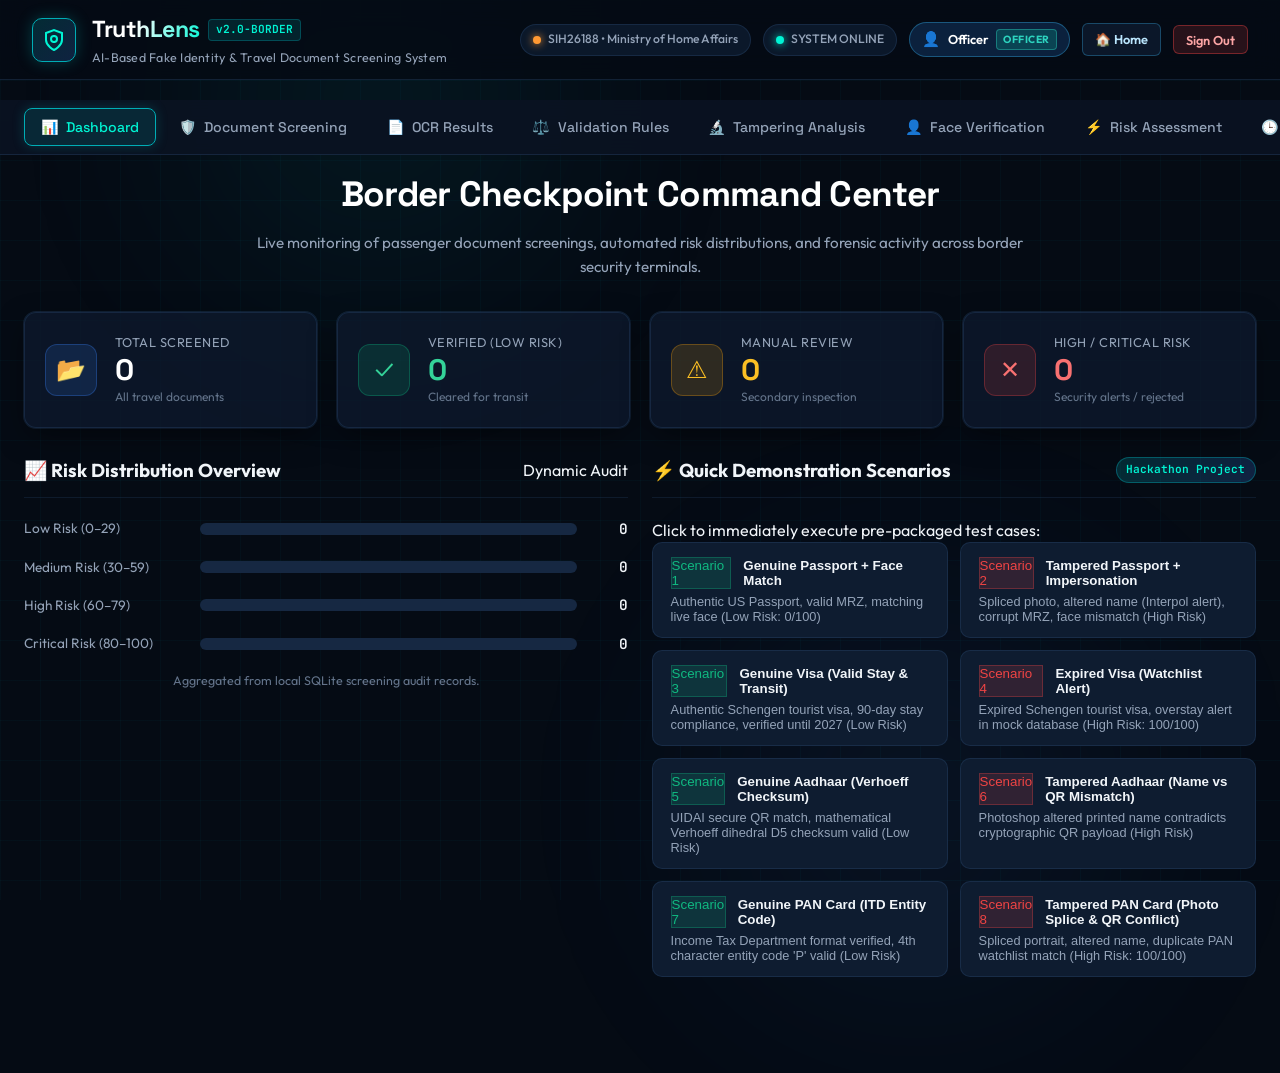
==== commit 923722d4: "added issuing authority and name in identity profile section" ====
--- a/static/index.html
+++ b/static/index.html
@@ -527,7 +527,7 @@
                     <strong class="id-val mono" id="dossier-val-number">--</strong>
                   </div>
                   <div class="id-row">
-                    <span class="id-lbl">Nationality</span>
+                    <span class="id-lbl">Issuing Country</span>
                     <span class="id-val" id="dossier-val-country">--</span>
                   </div>
                   <div class="id-row">
--- a/static/css/style.css
+++ b/static/css/style.css
@@ -1485,7 +1485,7 @@
   background: rgba(10, 19, 34, 0.92);
   border-bottom: 1px solid var(--border-subtle);
   position: sticky;
-  top: 0;
+  top: 100px;
   z-index: 99;
   backdrop-filter: var(--glass-blur);
 }
@@ -1497,6 +1497,12 @@
   gap: 0.35rem;
   overflow-x: auto;
   padding: 0.5rem 1.5rem;
+  scrollbar-width: none;
+  -ms-overflow-style: none;
+}
+
+.nav-container::-webkit-scrollbar {
+  display: none;
 }
 
 .nav-tab {
